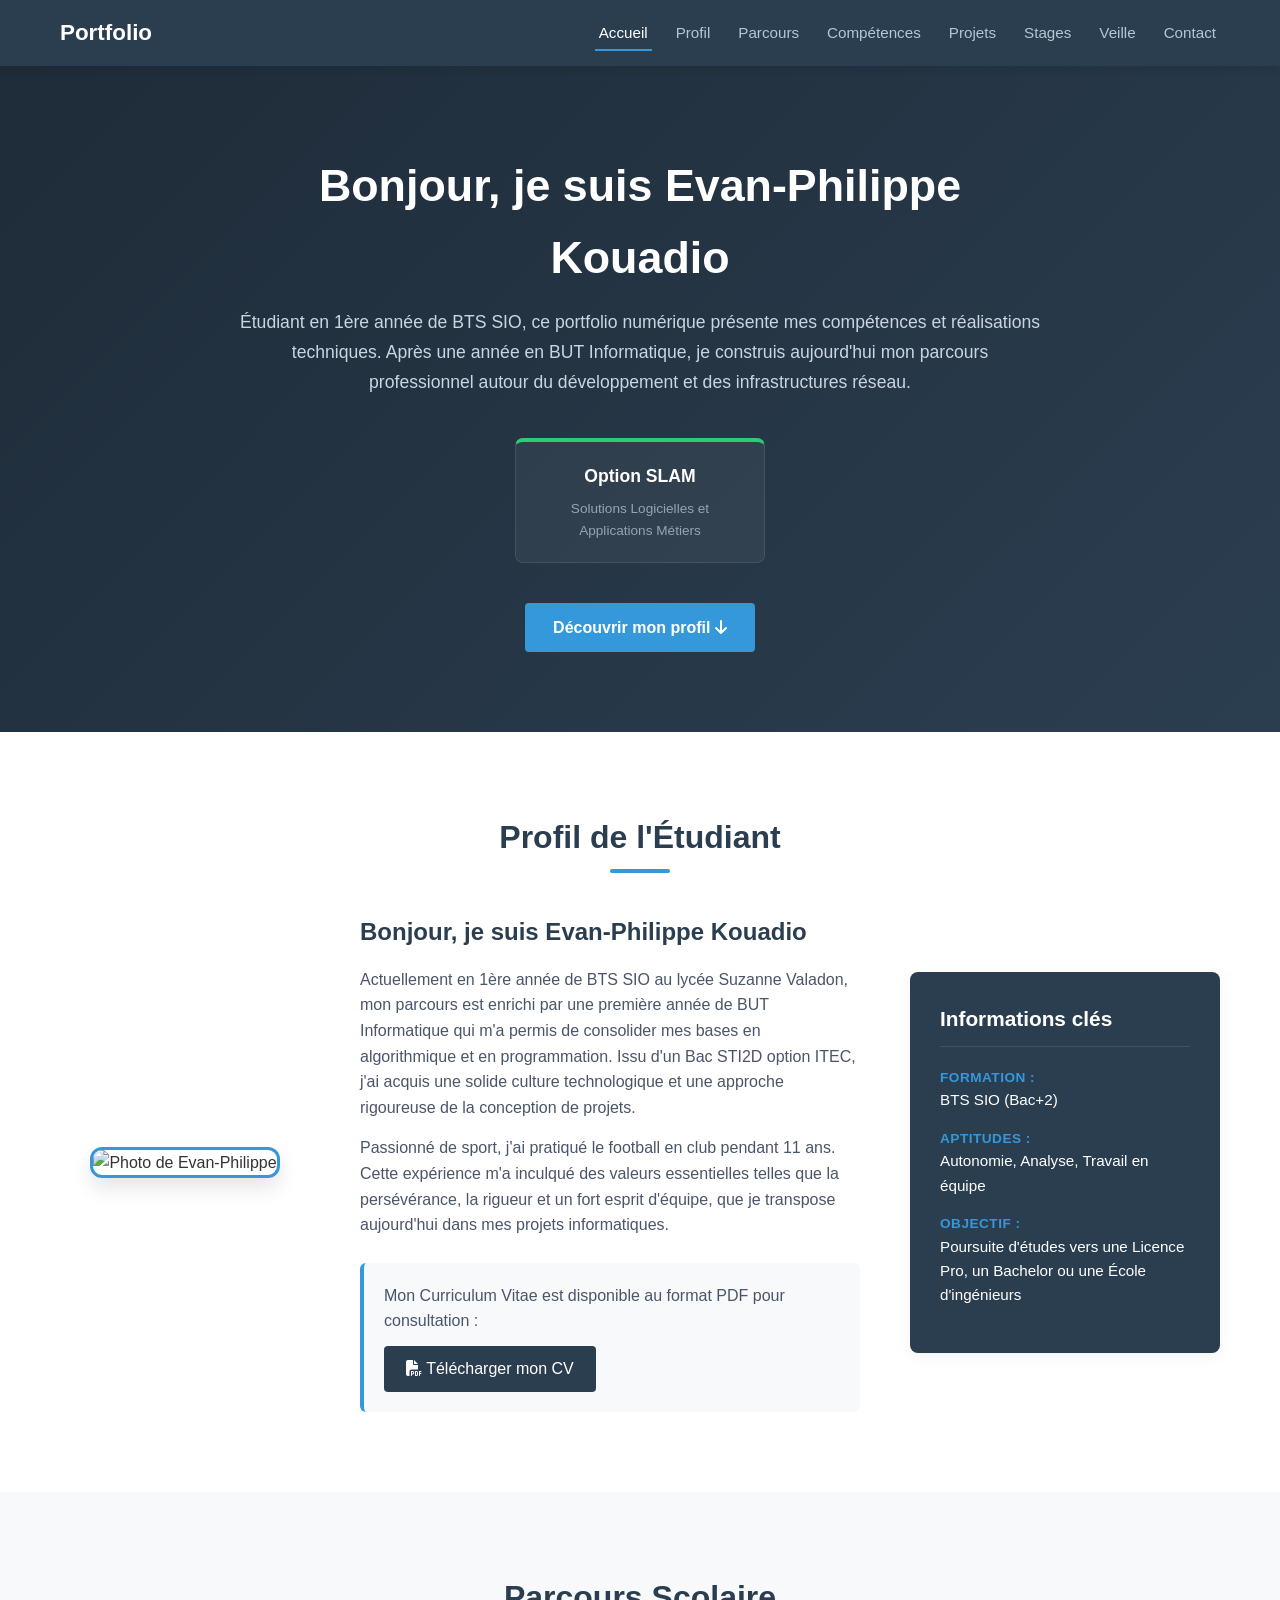
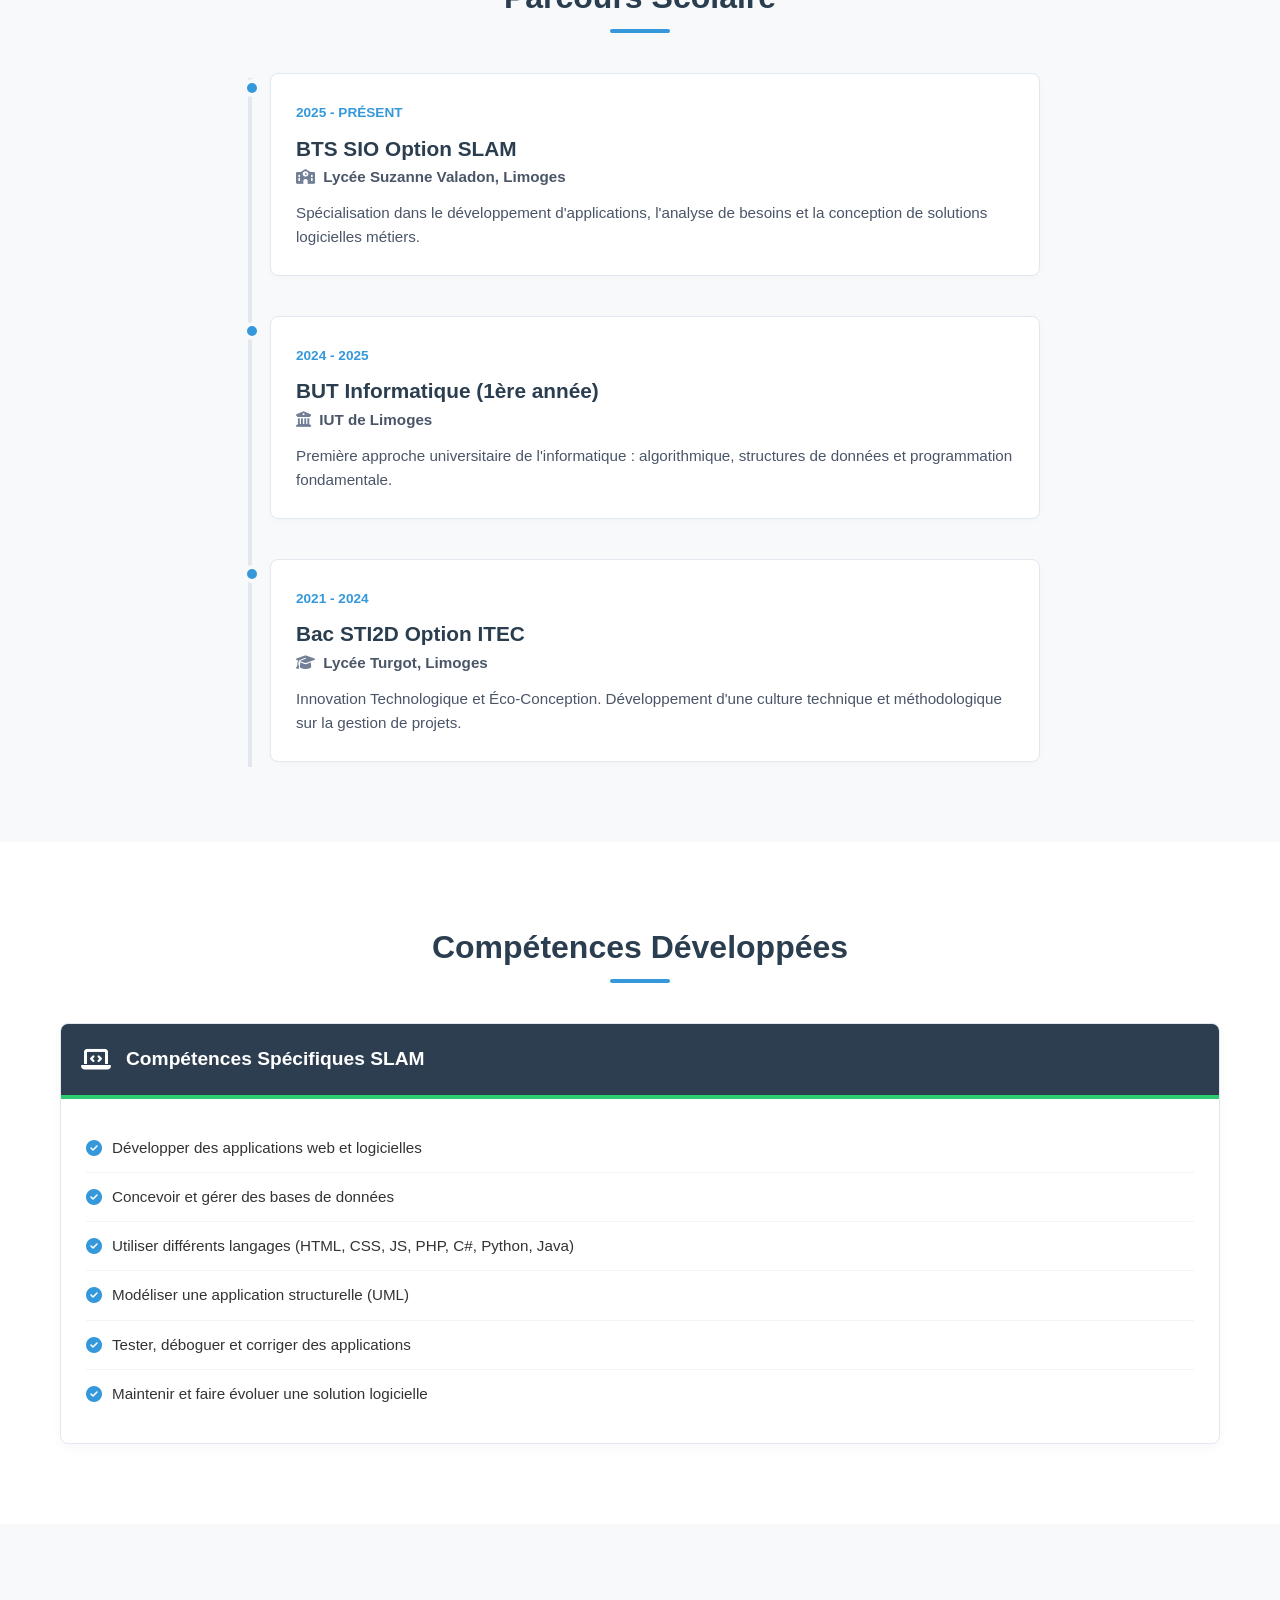
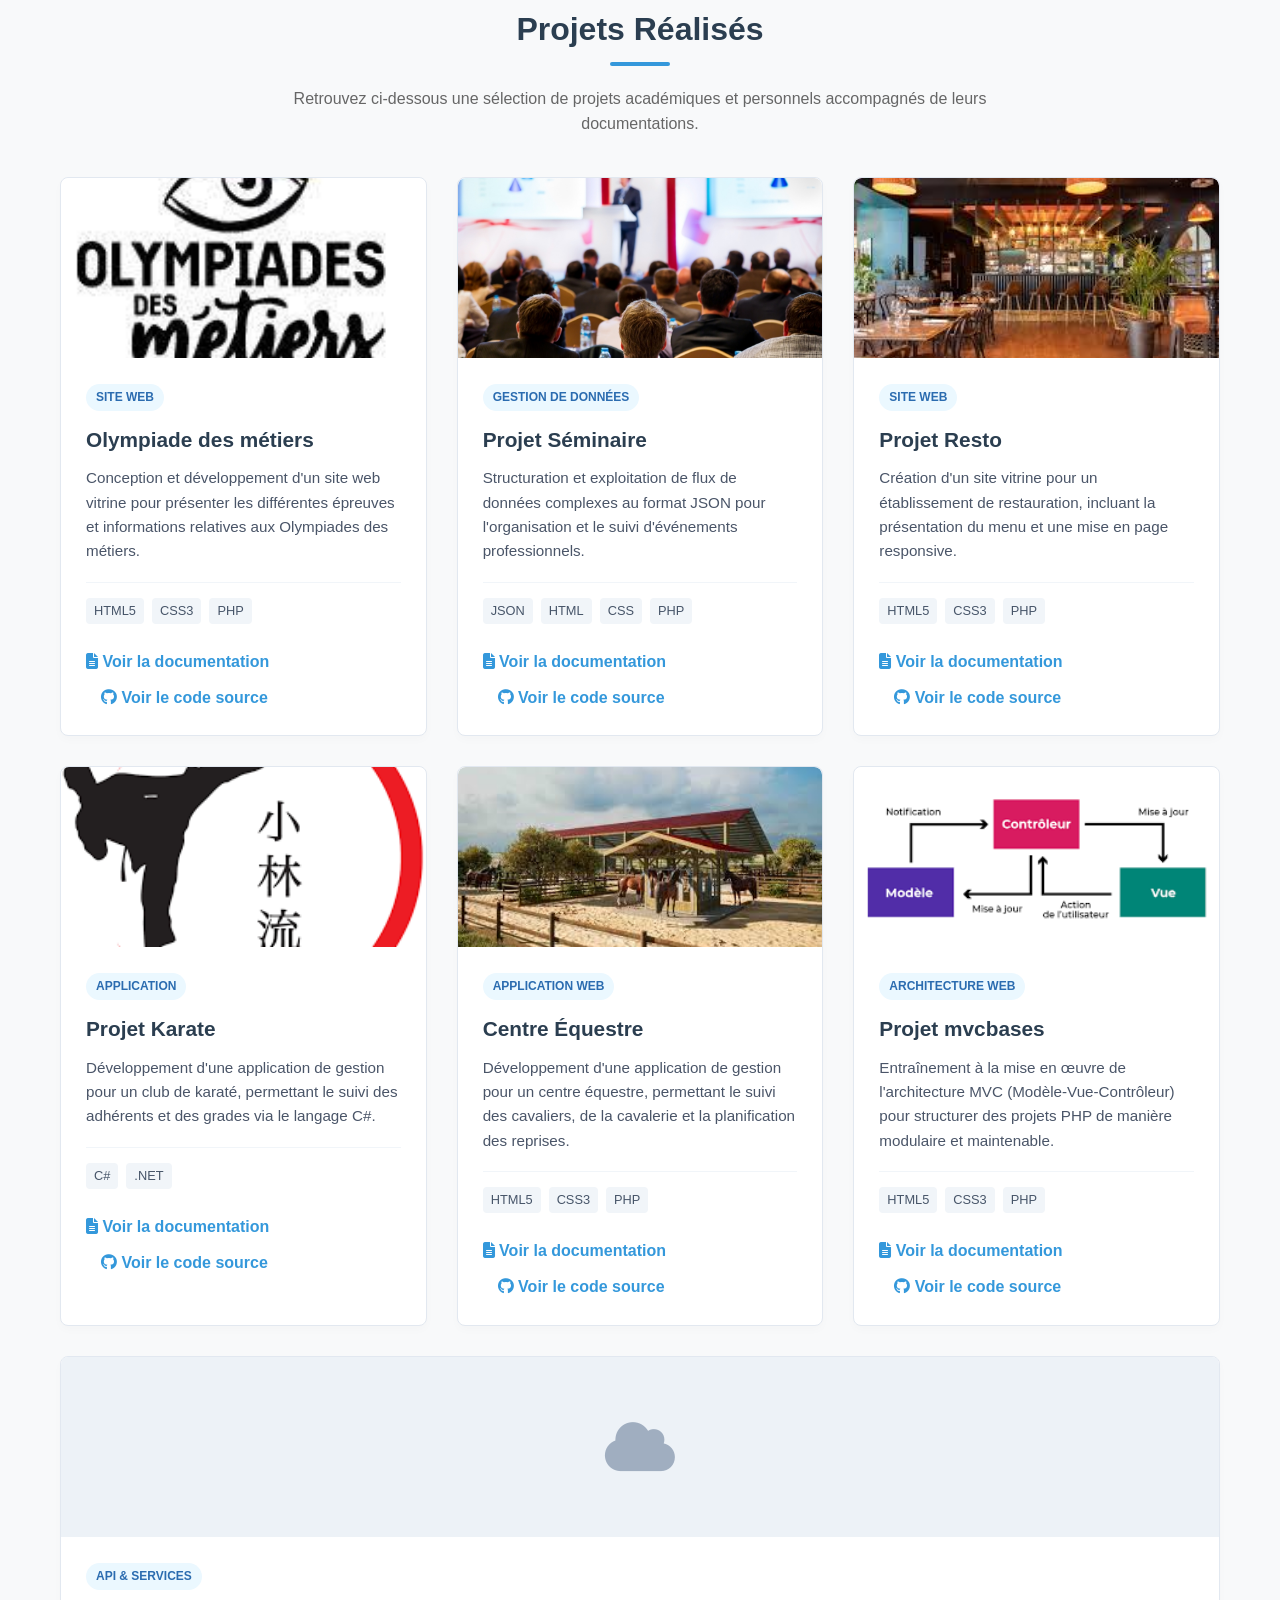
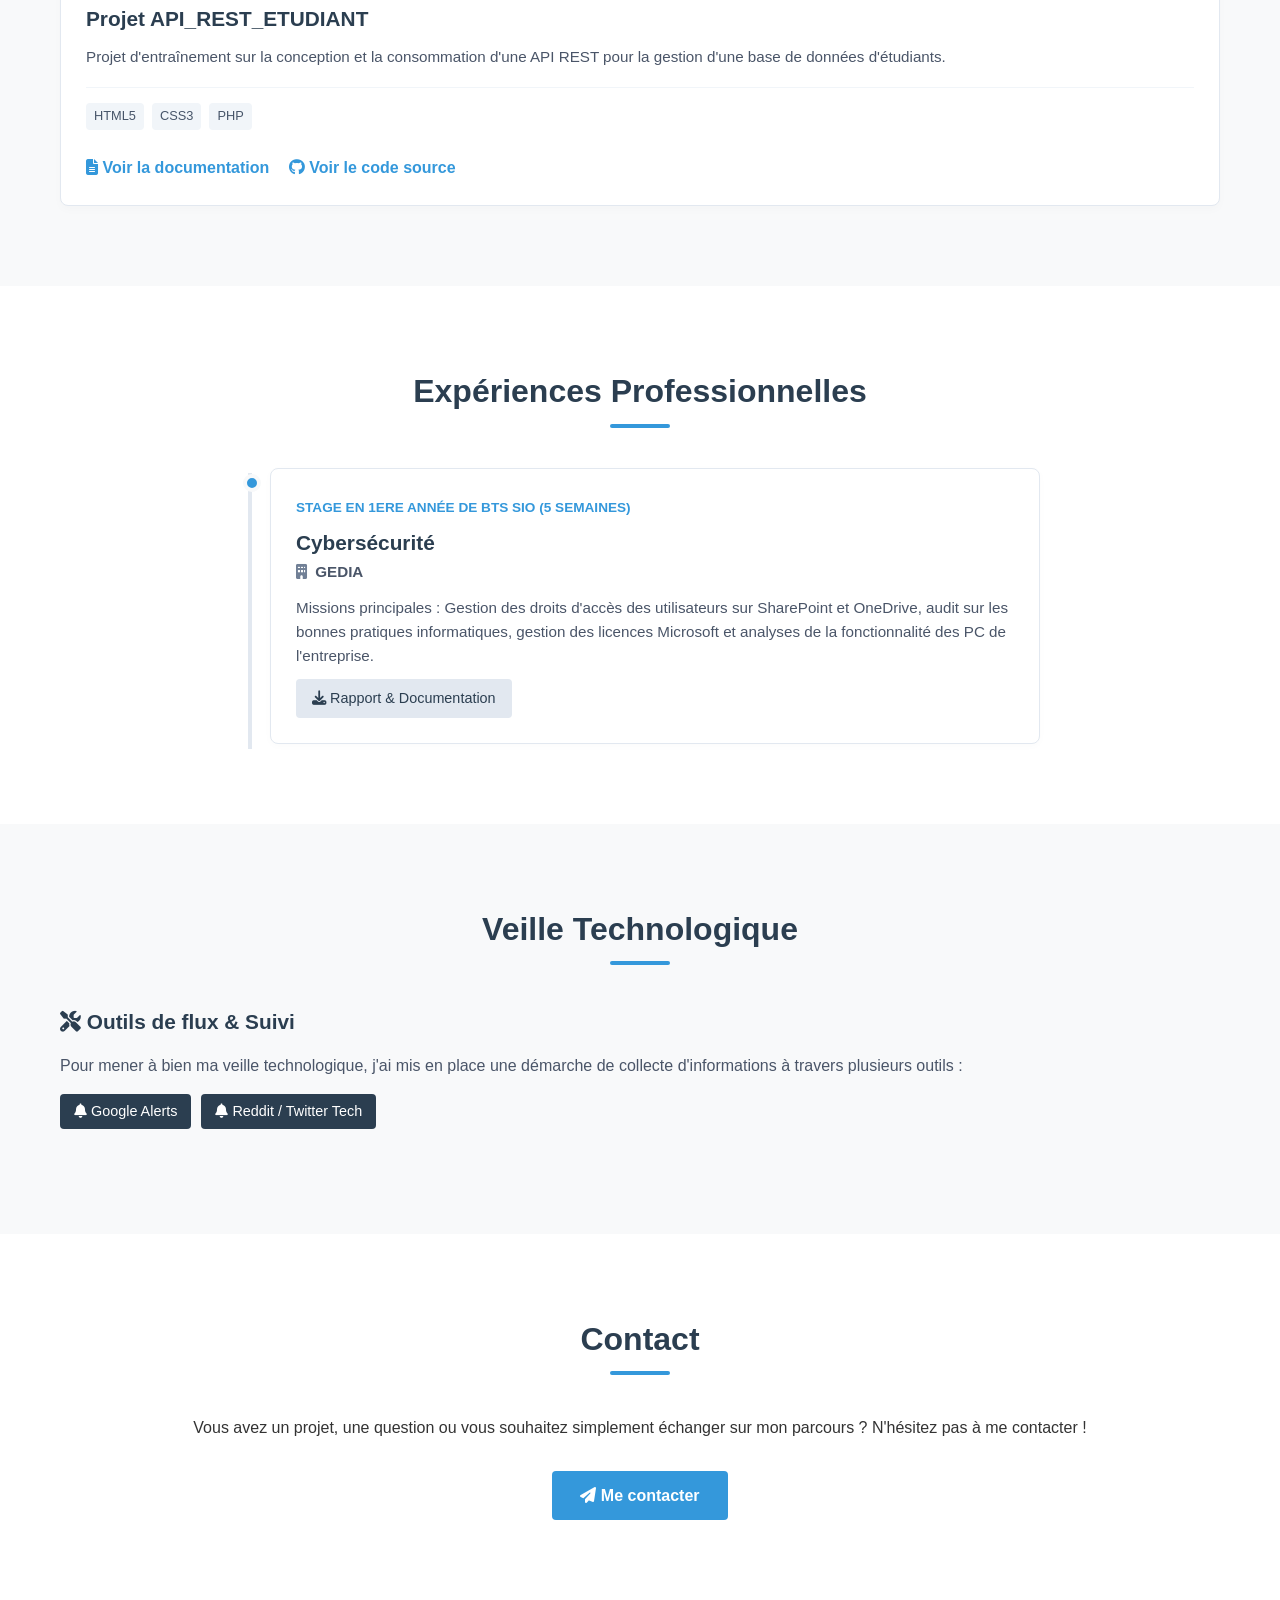
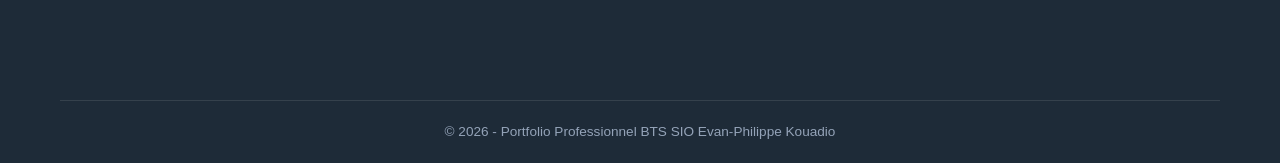
==== index.html @ 0cbedea4 "maj experiences pro" ====
<!DOCTYPE html>
<html lang="fr">
<head>
    <meta charset="UTF-8">
    <meta name="viewport" content="width=device-width, initial-scale=1.0">
    <title>Portfolio - Evan-Philippe Kouadio</title>
    <link rel="stylesheet" href="style.css">
    <!-- Intégration de FontAwesome pour des icônes professionnelles -->
    <link rel="stylesheet" href="https://cdnjs.cloudflare.com/ajax/libs/font-awesome/6.4.0/css/all.min.css">
</head>
<body>

    <!-- Header / Navigation -->
    <header>
        <div class="nav-container">
            <div class="logo">
                Portfolio 
            </div>
            <nav>
                <ul>
                    <li><a href="#accueil" class="active">Accueil</a></li>
                    <li><a href="#profil">Profil</a></li>
                    <li><a href="#parcours">Parcours</a></li>
                    <li><a href="#competences">Compétences</a></li>
                    <li><a href="#projets">Projets</a></li>
                    <li><a href="#stages">Stages</a></li>
                    <li><a href="#veille">Veille</a></li>
                    <li><a href="#contact">Contact</a></li>
                </ul>
            </nav>
            <div class="menu-toggle" id="mobile-menu">
                <i class="fas fa-bars"></i>
            </div>
        </div>
    </header>

    <!-- Section Accueil / Introduction -->
    <section id="accueil" class="hero-section">
        <div class="hero-content">
            <h1>Bonjour, je suis Evan-Philippe Kouadio</h1>
            <p class="hero-description">
                Étudiant en 1ère année de BTS SIO, ce portfolio numérique présente mes compétences et réalisations techniques. Après une année en BUT Informatique, je construis aujourd'hui mon parcours professionnel autour du développement et des infrastructures réseau.
            </p>
            <div class="option-cards">
                <div class="option-card slam">
                    <h3>Option SLAM</h3>
                    <p>Solutions Logicielles et Applications Métiers</p>
                </div>
            </div>
            <a href="#profil" class="btn-primary">Découvrir mon profil <i class="fas fa-arrow-down"></i></a>
        </div>
    </section>

    <!-- Section Profil de l'étudiant -->
    <section id="profil" class="section-padding">
        <div class="container">
            <h2 class="section-title">Profil de l'Étudiant</h2>
            <div class="profil-grid">
                <div class="profil-photo">
                    <img src="ma-photo.jpg" alt="Photo de Evan-Philippe" class="profile-pic-main">
                </div>
                <div class="profil-text">
                    <h3>Bonjour, je suis Evan-Philippe Kouadio</h3>
                    <p>
                        Actuellement en 1ère année de BTS SIO au lycée Suzanne Valadon, mon parcours est enrichi par une première année de BUT Informatique qui m'a permis de consolider mes bases en algorithmique et en programmation. Issu d'un Bac STI2D option ITEC, j'ai acquis une solide culture technologique et une approche rigoureuse de la conception de projets.
                    </p>
                    <p>
                        Passionné de sport, j'ai pratiqué le football en club pendant 11 ans. Cette expérience m'a inculqué des valeurs essentielles telles que la persévérance, la rigueur et un fort esprit d'équipe, que je transpose aujourd'hui dans mes projets informatiques.
                    </p>
                    <div class="cv-download-box">
                        <p>Mon Curriculum Vitae est disponible au format PDF pour consultation :</p>
                        <a href="CV Professionnel Evan-Philippe.pdf" class="btn-secondary" target="_blank">
                            <i class="fas fa-file-pdf"></i> Télécharger mon CV
                        </a>
                    </div>
                </div>
                <div class="profil-info-card">
                    <h3>Informations clés</h3>
                    <ul>
                        <li><strong>Formation :</strong> BTS SIO (Bac+2)</li>
                        <li><strong>Aptitudes :</strong> Autonomie, Analyse, Travail en équipe</li>
                        <li><strong>Objectif :</strong> Poursuite d'études vers une Licence Pro, un Bachelor ou une École d'ingénieurs</li>
                    </ul>
                </div>
            </div>
        </div>
    </section>

    <!-- Section Parcours Scolaire -->
    <section id="parcours" class="section-padding bg-alt">
        <div class="container">
            <h2 class="section-title">Parcours Scolaire</h2>
            <div class="timeline">
                <!-- BTS SIO -->
                <div class="timeline-item">
                    <div class="timeline-dot"></div>
                    <div class="timeline-content">
                        <span class="timeline-date">2025 - Présent</span>
                        <h3>BTS SIO Option SLAM</h3>
                        <p class="company-name"><i class="fas fa-school"></i> Lycée Suzanne Valadon, Limoges</p>
                        <p>Spécialisation dans le développement d'applications, l'analyse de besoins et la conception de solutions logicielles métiers.</p>
                    </div>
                </div>
                <!-- BUT Info -->
                <div class="timeline-item">
                    <div class="timeline-dot"></div>
                    <div class="timeline-content">
                        <span class="timeline-date">2024 - 2025</span>
                        <h3>BUT Informatique (1ère année)</h3>
                        <p class="company-name"><i class="fas fa-university"></i> IUT de Limoges</p>
                        <p>Première approche universitaire de l'informatique : algorithmique, structures de données et programmation fondamentale.</p>
                    </div>
                </div>
                <!-- Bac STI2D -->
                <div class="timeline-item">
                    <div class="timeline-dot"></div>
                    <div class="timeline-content">
                        <span class="timeline-date">2021 - 2024</span>
                        <h3>Bac STI2D Option ITEC</h3>
                        <p class="company-name"><i class="fas fa-graduation-cap"></i> Lycée Turgot, Limoges</p>
                        <p>Innovation Technologique et Éco-Conception. Développement d'une culture technique et méthodologique sur la gestion de projets.</p>
                    </div>
                </div>
            </div>
        </div>
    </section>

    <!-- Section Compétences développées -->
    <section id="competences" class="section-padding">
        <div class="container">
            <h2 class="section-title">Compétences Développées</h2>
            
            <div class="skills-wrapper">

                <!-- Bloc SLAM -->
                <div class="skills-block">
                    <div class="block-header s-slam">
                        <i class="fas fa-laptop-code"></i>
                        <h3>Compétences Spécifiques SLAM</h3>
                    </div>
                    <ul class="skills-list">
                        <li><i class="fas fa-check-circle"></i> Développer des applications web et logicielles</li>
                        <li><i class="fas fa-check-circle"></i> Concevoir et gérer des bases de données</li>
                        <li><i class="fas fa-check-circle"></i> Utiliser différents langages (HTML, CSS, JS, PHP, C#, Python, Java)</li>
                        <li><i class="fas fa-check-circle"></i> Modéliser une application structurelle (UML)</li>
                        <li><i class="fas fa-check-circle"></i> Tester, déboguer et corriger des applications</li>
                        <li><i class="fas fa-check-circle"></i> Maintenir et faire évoluer une solution logicielle</li>
                    </ul>
                </div>
            </div>
        </div>
    </section>

    <!-- Section Projets réalisés -->
    <section id="projets" class="section-padding bg-alt">
        <div class="container">
            <h2 class="section-title">Projets Réalisés</h2>
            <p class="section-intro">Retrouvez ci-dessous une sélection de projets académiques et personnels accompagnés de leurs documentations.</p>
            
            <div class="projects-grid">
                <!-- Projet 1 -->
                <div class="project-card">
                    <div class="project-img-placeholder">
                        <img src="Images pf/Olympiades.jpg" alt="Image du projet Olympiade des métiers">
                    </div>
                    <div class="project-content">
                        <span class="project-tag">Site Web</span>
                        <h3>Olympiade des métiers</h3>
                        <p>Conception et développement d'un site web vitrine pour présenter les différentes épreuves et informations relatives aux Olympiades des métiers.</p>
                        <div class="project-tech">
                            <span>HTML5</span><span>CSS3</span><span>PHP</span>
                        </div>
                        <a href="#" class="btn-text"><i class="fas fa-file-alt"></i> Voir la documentation</a>
                        <a href="https://github.com/KOUADIOEvan/siteolympiades.git" class="btn-text" style="margin-left: 15px;"><i class="fab fa-github"></i> Voir le code source</a>
                    </div>
                </div>
                <!-- Projet 3 -->
                <div class="project-card">
                    <div class="project-img-placeholder">
                        <img src="Images pf/Séminaire.jpg" alt="Image du projet Séminaire">
                    </div>
                    <div class="project-content">
                        <span class="project-tag">Gestion de Données</span>
                        <h3>Projet Séminaire</h3>
                        <p>Structuration et exploitation de flux de données complexes au format JSON pour l'organisation et le suivi d'événements professionnels.</p>
                        <div class="project-tech">
                            <span>JSON</span><span>HTML</span><span>CSS</span><span>PHP</span>
                        </div>
                        <a href="#" class="btn-text"><i class="fas fa-file-alt"></i> Voir la documentation</a>
                        <a href="https://github.com/KOUADIOEvan/seminaire.git" class="btn-text" style="margin-left: 15px;"><i class="fab fa-github"></i> Voir le code source</a>
                    </div>
                </div>
                <!-- Projet 4 -->
                <div class="project-card">
                    <div class="project-img-placeholder">
                        <img src="Images pf/Resto.jpg" alt="Image du projet Resto">
                    </div>
                    <div class="project-content">
                        <span class="project-tag">Site Web</span>
                        <h3>Projet Resto</h3>
                        <p>Création d'un site vitrine pour un établissement de restauration, incluant la présentation du menu et une mise en page responsive.</p>
                        <div class="project-tech">
                            <span>HTML5</span><span>CSS3</span><span>PHP</span>
                        </div>
                        <a href="#" class="btn-text"><i class="fas fa-file-alt"></i> Voir la documentation</a>
                        <a href="https://github.com/KOUADIOEvan/resto.git" class="btn-text" style="margin-left: 15px;"><i class="fab fa-github"></i> Voir le code source</a>
                    </div>
                </div>
                <!-- Projet 5 -->
                <div class="project-card">
                    <div class="project-img-placeholder">
                        <img src="Images pf/Karaté.png" alt="Image du projet Karaté">
                    </div>
                    <div class="project-content">
                        <span class="project-tag">Application</span>
                        <h3>Projet Karate</h3>
                        <p>Développement d'une application de gestion pour un club de karaté, permettant le suivi des adhérents et des grades via le langage C#.</p>
                        <div class="project-tech">
                            <span>C#</span><span>.NET</span>
                        </div>
                        <a href="#" class="btn-text"><i class="fas fa-file-alt"></i> Voir la documentation</a>
                        <a href="https://github.com/KOUADIOEvan/Karate.git" class="btn-text" style="margin-left: 15px;"><i class="fab fa-github"></i> Voir le code source</a>
                    </div>
                </div>
                <!-- Projet 6 -->
                <div class="project-card">
                    <div class="project-img-placeholder">
                        <img src="Images pf/Cheval.jpg" alt="Image du projet Centre Équestre">
                    </div>
                    <div class="project-content">
                        <span class="project-tag">Application Web</span>
                        <h3>Centre Équestre</h3>
                        <p>Développement d'une application de gestion pour un centre équestre, permettant le suivi des cavaliers, de la cavalerie et la planification des reprises.</p>
                        <div class="project-tech">
                            <span>HTML5</span><span>CSS3</span><span>PHP</span>
                        </div>
                        <a href="#" class="btn-text"><i class="fas fa-file-alt"></i> Voir la documentation</a>
                        <a href="https://github.com/KOUADIOEvan/cheval.git" class="btn-text" style="margin-left: 15px;"><i class="fab fa-github"></i> Voir le code source</a>
                    </div>
                </div>
                <!-- Projet 7 -->
                <div class="project-card">
                    <div class="project-img-placeholder">
                        <img src="Images pf/MVC.png" alt="Image du projet MVC Bases">
                    </div>
                    <div class="project-content">
                        <span class="project-tag">Architecture Web</span>
                        <h3>Projet mvcbases</h3>
                        <p>Entraînement à la mise en œuvre de l'architecture MVC (Modèle-Vue-Contrôleur) pour structurer des projets PHP de manière modulaire et maintenable.</p>
                        <div class="project-tech">
                            <span>HTML5</span><span>CSS3</span><span>PHP</span>
                        </div>
                        <a href="#" class="btn-text"><i class="fas fa-file-alt"></i> Voir la documentation</a>
                        <a href="https://github.com/KOUADIOEvan/ArchiMVC.git" class="btn-text" style="margin-left: 15px;"><i class="fab fa-github"></i> Voir le code source</a>
                    </div>
                </div>
                <!-- Projet 8 -->
                <div class="project-card">
                    <div class="project-img-placeholder project-icon-placeholder">
                        <i class="fas fa-cloud"></i>
                    </div>
                    <div class="project-content">
                        <span class="project-tag">API & Services</span>
                        <h3>Projet API_REST_ETUDIANT</h3>
                        <p>Projet d'entraînement sur la conception et la consommation d'une API REST pour la gestion d'une base de données d'étudiants.</p>
                        <div class="project-tech">
                            <span>HTML5</span><span>CSS3</span><span>PHP</span>
                        </div>
                        <a href="#" class="btn-text"><i class="fas fa-file-alt"></i> Voir la documentation</a>
                        <a href="https://github.com/KOUADIOEvan/API.git" class="btn-text" style="margin-left: 15px;"><i class="fab fa-github"></i> Voir le code source</a>
                    </div>
                </div>
            </div>
        </div>
    </section>

    <!-- Section Expériences professionnelles (Stages) -->
    <section id="stages" class="section-padding">
        <div class="container">
            <h2 class="section-title">Expériences Professionnelles</h2>
            
            <div class="timeline">
                <!-- Stage 1 -->
                <div class="timeline-item">
                    <div class="timeline-dot"></div>
                    <div class="timeline-content">
                        <span class="timeline-date">stage en 1ere année de BTS SIO (5 semaines)</span>
                        <h3>Cybersécurité</h3>
                        <p class="company-name"><i class="fas fa-building"></i> GEDIA</p>
                        <p>Missions principales : Gestion des droits d'accès des utilisateurs sur SharePoint et OneDrive, audit sur les bonnes pratiques informatiques, gestion des licences Microsoft et analyses de la fonctionnalité des PC de l'entreprise.</p>
                        <a href="Documentation technique.pdf" class="btn-secondary-sm"><i class="fas fa-download"></i> Rapport & Documentation</a>
                    </div>
                </div>
            </div>
        </div>
    </section>

    <!-- Section Veille technologique -->
    <section id="veille" class="section-padding bg-alt">
        <div class="container">
            <h2 class="section-title">Veille Technologique</h2>
            
            <div class="veille-grid">
                <div class="veille-methods">
                    <h3><i class="fas fa-tools"></i> Outils de flux & Suivi</h3>
                    <p>Pour mener à bien ma veille technologique, j'ai mis en place une démarche de collecte d'informations à travers plusieurs outils :</p>
                    <div class="tools-badges">
                        <a href="https://www.google.com/alerts" class="badge" target="_blank" rel="noopener noreferrer"><i class="fas fa-bell"></i> Google Alerts</a>
                        <a href="https://www.techtwitter.com/" class="badge" target="_blank" rel="noopener noreferrer"><i class="fas fa-bell"></i> Reddit / Twitter Tech</a>
                    </div>
                    
                </div>
            </div>
        </div>
    </section>

    <!-- Section Contact -->
    <section id="contact" class="section-padding">
        <div class="container text-center">
            <h2 class="section-title">Contact</h2>
            <p>Vous avez un projet, une question ou vous souhaitez simplement échanger sur mon parcours ? N'hésitez pas à me contacter !</p>
            <div style="margin-top: 30px;">
                <a href="mailto:evankouadio95@gmail.com" class="btn-primary"><i class="fas fa-paper-plane"></i> Me contacter</a>
            </div>
        </div>
    </section>

    <!-- Section Conclusion -->
    <footer class="footer-section">
        <div class="container text-center">
    
            <p class="footer-conclusion">
           
            </p>
            <div class="footer-bottom">
                <p>&copy; 2026 - Portfolio Professionnel BTS SIO Evan-Philippe Kouadio</p>
            </div>
        </div>
    </footer>

    <!-- Fichier JavaScript Externe -->
    <script src="script.js"></script>
</body>
</html>
---- style.css ----
/* ==========================================================================
   STRUCTURE GLOBALE & REINITIALISATION
   ========================================================================== */
*, *::before, *::after {
    box-sizing: border-box;
    margin: 0;
    padding: 0;
}

:root {
    --primary-color: #2b3e50;    /* Bleu ardoise professionnel */
    --accent-color: #3498db;     /* Bleu accent pour les liens/actions */
    --accent-slam: #2ecc71;      /* Vert discret pour SLAM */
    --text-dark: #333333;        /* Texte général */
    --text-light: #ffffff;       /* Texte clair */
    --bg-light: #f8f9fa;         /* Fond clair alternatif */
    --bg-white: #ffffff;         /* Fond de page blanc */
    --border-color: #e2e8f0;     /* Bordures des tableaux et cards */
    --transition-fast: 0.3s ease;
}

html {
    scroll-behavior: smooth;
    font-family: 'Segoe UI', Tahoma, Geneva, Verdana, sans-serif;
    color: var(--text-dark);
    line-height: 1.6;
}

body {
    background-color: var(--bg-white);
}

.container {
    width: 100%;
    max-width: 1200px;
    margin: 0 auto;
    padding: 0 20px;
}

.section-padding {
    padding: 80px 0;
}

.bg-alt {
    background-color: var(--bg-light);
}

.section-title {
    font-size: 2rem;
    color: var(--primary-color);
    text-align: center;
    margin-bottom: 40px;
    position: relative;
    padding-bottom: 10px;
}

.section-title::after {
    content: '';
    position: absolute;
    bottom: 0;
    left: 50%;
    transform: translateX(-50%);
    width: 60px;
    height: 4px;
    background-color: var(--accent-color);
    border-radius: 2px;
}

.section-intro {
    text-align: center;
    max-width: 700px;
    margin: -20px auto 40px auto;
    color: #666;
}

.text-center {
    text-align: center;
}

.mt-4 {
    margin-top: 1.5rem;
}

/* Buttons */
.btn-primary {
    display: inline-block;
    background-color: var(--accent-color);
    color: var(--text-light);
    padding: 12px 28px;
    text-decoration: none;
    border-radius: 4px;
    font-weight: 600;
    transition: var(--transition-fast);
    border: none;
    cursor: pointer;
}

.btn-primary:hover {
    background-color: #2980b9;
    transform: translateY(-2px);
}

.btn-secondary {
    display: inline-block;
    background-color: var(--primary-color);
    color: var(--text-light);
    padding: 10px 22px;
    text-decoration: none;
    border-radius: 4px;
    font-weight: 500;
    transition: var(--transition-fast);
}

.btn-secondary:hover {
    background-color: #1a252f;
}

.btn-secondary-sm {
    display: inline-block;
    background-color: #e2e8f0;
    color: var(--primary-color);
    padding: 8px 16px;
    text-decoration: none;
    border-radius: 4px;
    font-size: 0.9rem;
    font-weight: 500;
    transition: var(--transition-fast);
    margin-top: 10px;
}

.btn-secondary-sm:hover {
    background-color: #cbd5e1;
}

.btn-text {
    color: var(--accent-color);
    text-decoration: none;
    font-weight: 600;
    display: inline-block;
    margin-top: 10px;
}

.btn-text:hover {
    text-decoration: underline;
}

/* ==========================================================================
   NAVIGATION / HEADER
   ========================================================================== */
header {
    background-color: var(--primary-color);
    position: fixed;
    top: 0;
    left: 0;
    width: 100%;
    z-index: 1000;
    box-shadow: 0 2px 10px rgba(0,0,0,0.1);
}

.nav-container {
    display: flex;
    justify-content: space-between;
    align-items: center;
    max-width: 1200px;
    margin: 0 auto;
    padding: 15px 20px;
}

.logo {
    color: var(--text-light);
    font-size: 1.4rem;
    font-weight: 700;
}

.logo-accent {
    color: var(--accent-color);
}

header nav ul {
    display: flex;
    list-style: none;
}

header nav ul li {
    margin-left: 20px;
}

header nav ul li a {
    color: #b4c6d4;
    text-decoration: none;
    font-size: 0.95rem;
    font-weight: 500;
    transition: var(--transition-fast);
    padding: 8px 4px;
}

header nav ul li a:hover,
header nav ul li a.active {
    color: var(--text-light);
    border-bottom: 2px solid var(--accent-color);
}

.menu-toggle {
    color: var(--text-light);
    font-size: 1.5rem;
    cursor: pointer;
    display: none;
}

/* ==========================================================================
   SECTION ACCUEIL / HERO
   ========================================================================== */
.hero-section {
    background: linear-gradient(135deg, #1e2b38 0%, #2b3e50 100%);
    color: var(--text-light);
    padding: 150px 20px 80px 20px;
    text-align: center;
}

.hero-content {
    max-width: 800px;
    margin: 0 auto;
}

.hero-content h1 {
    font-size: 2.8rem;
    margin-bottom: 15px;
    font-weight: 700;
}

.hero-content .subtitle {
    font-size: 1.3rem;
    color: var(--accent-color);
    margin-bottom: 25px;
    font-weight: 500;
}

.hero-description {
    font-size: 1.1rem;
    color: #cbd5e1;
    margin-bottom: 40px;
    line-height: 1.7;
}

.option-cards {
    display: flex;
    justify-content: center;
    gap: 30px;
    margin-bottom: 40px;
}

.option-card {
    background: rgba(255, 255, 255, 0.05);
    border: 1px solid rgba(255, 255, 255, 0.1);
    padding: 20px 30px;
    border-radius: 8px;
    width: 250px;
    transition: var(--transition-fast);
}

.option-card:hover {
    transform: translateY(-5px);
    background: rgba(255, 255, 255, 0.08);
}

.option-card.slam {
    border-top: 4px solid var(--accent-slam);
}

.card-icon {
    font-size: 2rem;
    margin-bottom: 12px;
}

.option-card.slam .card-icon { color: var(--accent-slam); }

.option-card h3 {
    font-size: 1.1rem;
    margin-bottom: 8px;
}

.option-card p {
    font-size: 0.85rem;
    color: #94a3b8;
}

/* ==========================================================================
   PROFIL DE L'ETUDIANT
   ========================================================================== */
.profil-grid {
    display: flex;
    gap: 50px;
    align-items: center;
}

.profil-photo {
    flex: 0 0 250px;
    text-align: center;
}

.profile-pic-main {
    width: 100%;
    max-width: 250px;
    height: auto;
    border-radius: 12px;
    box-shadow: 0 10px 20px rgba(0,0,0,0.1);
    border: 3px solid var(--accent-color);
}

.profil-text {
    flex: 2;
}

.profil-text h3 {
    font-size: 1.5rem;
    color: var(--primary-color);
    margin-bottom: 15px;
}

.profil-text p {
    margin-bottom: 15px;
    color: #4a5568;
}

.cv-download-box {
    background-color: var(--bg-light);
    padding: 20px;
    border-radius: 6px;
    border-left: 4px solid var(--accent-color);
    margin-top: 25px;
}

.cv-download-box p {
    margin-bottom: 12px;
    font-weight: 500;
}

.profil-info-card {
    flex: 1;
    background-color: var(--primary-color);
    color: var(--text-light);
    padding: 30px;
    border-radius: 8px;
    box-shadow: 0 4px 15px rgba(0,0,0,0.05);
}

.profil-info-card h3 {
    font-size: 1.3rem;
    margin-bottom: 20px;
    border-bottom: 1px solid rgba(255,255,255,0.1);
    padding-bottom: 10px;
}

.profil-info-card ul {
    list-style: none;
}

.profil-info-card ul li {
    margin-bottom: 15px;
    font-size: 0.95rem;
}

.profil-info-card ul li strong {
    color: var(--accent-color);
    display: block;
    font-size: 0.85rem;
    text-transform: uppercase;
    letter-spacing: 0.5px;
}

/* ==========================================================================
   COMPETENCES DEVELOPPEES
   ========================================================================== */
.skills-wrapper {
    display: flex;
    gap: 30px;
}

.skills-block {
    flex: 1;
    background-color: var(--bg-white);
    border-radius: 8px;
    box-shadow: 0 4px 12px rgba(0,0,0,0.03);
    overflow: hidden;
    border: 1px solid var(--border-color);
}

.block-header {
    padding: 20px;
    color: var(--text-light);
    display: flex;
    align-items: center;
    gap: 15px;
}

.block-header i {
    font-size: 1.5rem;
}

.block-header h3 {
    font-size: 1.2rem;
    font-weight: 600;
}

.block-header.s-slam { background-color: #2c3e50; border-bottom: 4px solid var(--accent-slam); }

.skills-list {
    list-style: none;
    padding: 25px;
}

.skills-list li {
    padding: 12px 0;
    border-bottom: 1px solid #f1f5f9;
    display: flex;
    align-items: flex-start;
    gap: 10px;
    font-size: 0.95rem;
}

.skills-list li:last-child {
    border-bottom: none;
}

.skills-list li i {
    color: var(--accent-color);
    margin-top: 4px;
    font-size: 1rem;
}

/* ==========================================================================
   PROJETS REALISES
   ========================================================================== */
.projects-grid {
    display: flex;
    gap: 30px;
    flex-wrap: wrap;
}

.project-card {
    flex: 1 1 calc(33.333% - 30px);
    min-width: 300px;
    background-color: var(--bg-white);
    border-radius: 8px;
    border: 1px solid var(--border-color);
    overflow: hidden;
    box-shadow: 0 4px 10px rgba(0,0,0,0.02);
    transition: var(--transition-fast);
}

.project-card:hover {
    transform: translateY(-5px);
    box-shadow: 0 8px 20px rgba(0,0,0,0.06);
}

.project-img-placeholder {
    height: 180px;
    background-color: transparent;
    display: flex;
    align-items: center;
    justify-content: center;
    color: #a0aec0;
    font-size: 3.5rem;
}

.project-icon-placeholder {
    background-color: #edf2f7;
}

.project-img-placeholder img {
    width: 100%;
    height: 100%;
    object-fit: cover;
    border-radius: 8px 8px 0 0;
}

.project-content {
    padding: 25px;
}

.project-tag {
    display: inline-block;
    background-color: #ebf8ff;
    color: #2b6cb0;
    font-size: 0.75rem;
    font-weight: 700;
    padding: 4px 10px;
    border-radius: 20px;
    text-transform: uppercase;
    margin-bottom: 12px;
}

.project-content h3 {
    font-size: 1.3rem;
    color: var(--primary-color);
    margin-bottom: 10px;
}

.project-content p {
    color: #4a5568;
    font-size: 0.95rem;
    margin-bottom: 18px;
}

.project-tech {
    display: flex;
    flex-wrap: wrap;
    gap: 8px;
    margin-bottom: 15px;
    border-top: 1px solid #f1f5f9;
    padding-top: 15px;
}

.project-tech span {
    background-color: #f1f5f9;
    color: #475569;
    font-size: 0.8rem;
    padding: 3px 8px;
    border-radius: 4px;
    font-weight: 500;
}

/* ==========================================================================
   EXPERIENCES PROFESSIONNELLES (TIMELINE)
   ========================================================================== */
.timeline {
    position: relative;
    max-width: 800px;
    margin: 0 auto;
    padding-left: 30px;
}

.timeline::before {
    content: '';
    position: absolute;
    left: 8px;
    top: 5px;
    width: 4px;
    height: 100%;
    background-color: var(--border-color);
}

.timeline-item {
    position: relative;
    margin-bottom: 40px;
}

.timeline-item:last-child {
    margin-bottom: 0;
}

.timeline-dot {
    position: absolute;
    left: -27px;
    top: 6px;
    width: 18px;
    height: 18px;
    border-radius: 50%;
    background-color: var(--accent-color);
    border: 4px solid var(--bg-light);
}

.timeline-content {
    background-color: var(--bg-white);
    padding: 25px;
    border-radius: 8px;
    border: 1px solid var(--border-color);
    box-shadow: 0 2px 8px rgba(0,0,0,0.02);
}

.timeline-date {
    display: inline-block;
    color: var(--accent-color);
    font-weight: 700;
    font-size: 0.85rem;
    text-transform: uppercase;
    margin-bottom: 8px;
}

.timeline-content h3 {
    font-size: 1.3rem;
    color: var(--primary-color);
}

.company-name {
    font-size: 0.95rem;
    color: #4a5568;
    font-weight: 600;
    margin-bottom: 12px;
}

.company-name i {
    color: #718096;
    margin-right: 4px;
}

.timeline-content p {
    font-size: 0.95rem;
    color: #4a5568;
}

/* ==========================================================================
   VEILLE TECHNOLOGIQUE
   ========================================================================== */
.veille-grid {
    display: flex;
    gap: 40px;
}

.veille-methods, .veille-summary {
    flex: 1;
}

.veille-methods h3, .veille-summary h3 {
    font-size: 1.3rem;
    color: var(--primary-color);
    margin-bottom: 15px;
}

.veille-methods p {
    color: #4a5568;
    margin-bottom: 15px;
}

.tools-badges {
    display: flex;
    gap: 10px;
    flex-wrap: wrap;
    margin-bottom: 25px;
}

.tools-badges .badge {
    background-color: var(--primary-color);
    color: var(--text-light);
    padding: 6px 14px;
    border-radius: 4px;
    font-size: 0.9rem;
    font-weight: 500;
    text-decoration: none;
}

.themes-list {
    list-style: none;
}

.themes-list li {
    padding: 10px 0;
    border-bottom: 1px solid #f1f5f9;
    color: #4a5568;
}

.themes-list li i {
    color: var(--accent-color);
    font-size: 0.8rem;
    margin-right: 6px;
}

.summary-box {
    background-color: #f8fafc;
    border: 1px solid var(--border-color);
    padding: 25px;
    border-radius: 8px;
    height: 100%;
}

.summary-box p {
    margin-bottom: 15px;
    color: #334155;
    font-size: 0.95rem;
}

.summary-box p:last-child {
    margin-bottom: 0;
}

/* ==========================================================================
   TABLEAU DE SYNTHESE
   ========================================================================== */
.table-responsive {
    width: 100%;
    overflow-x: auto;
    border-radius: 8px;
    box-shadow: 0 4px 12px rgba(0,0,0,0.04);
    border: 1px solid var(--border-color);
}

.synthese-table {
    width: 100%;
    border-collapse: collapse;
    background-color: var(--bg-white);
    text-align: left;
    min-width: 750px;
}

.synthese-table th {
    background-color: var(--primary-color);
    color: var(--text-light);
    padding: 16px 20px;
    font-weight: 600;
    font-size: 0.95rem;
}

.synthese-table td {
    padding: 16px 20px;
    border-bottom: 1px solid var(--border-color);
    vertical-align: top;
    font-size: 0.9rem;
}

.synthese-table tr:last-child td {
    border-bottom: none;
}

.synthese-table tr:nth-child(even) {
    background-color: #f8fafc;
}

.comp-name {
    font-weight: 700;
    color: var(--primary-color);
    width: 25%;
}

.synthese-table td ul {
    list-style: none;
}

.synthese-table td ul li {
    margin-bottom: 6px;
    position: relative;
    padding-left: 14px;
    color: #475569;
}

.synthese-table td ul li::before {
    content: '•';
    position: absolute;
    left: 0;
    color: var(--accent-color);
    font-weight: bold;
}

.table-tag {
    display: inline-block;
    background-color: #e2e8f0;
    color: #334155;
    font-size: 0.75rem;
    font-weight: 700;
    padding: 2px 6px;
    border-radius: 4px;
    margin-right: 6px;
}

/* ==========================================================================
   CONCLUSION & FOOTER
   ========================================================================== */
.footer-section {
    background-color: #1e2b38;
    color: var(--text-light);
    padding: 60px 0 20px 0;
}

.footer-section h2 {
    font-size: 2rem;
    margin-bottom: 20px;
    position: relative;
    display: inline-block;
    padding-bottom: 10px;
}

.footer-section h2::after {
    content: '';
    position: absolute;
    bottom: 0;
    left: 50%;
    transform: translateX(-50%);
    width: 40px;
    height: 3px;
    background-color: var(--accent-color);
}

.footer-conclusion {
    max-width: 800px;
    margin: 0 auto 40px auto;
    color: #cbd5e1;
    font-size: 1.05rem;
    line-height: 1.7;
}

.footer-bottom {
    border-top: 1px solid rgba(255,255,255,0.1);
    padding-top: 20px;
    font-size: 0.85rem;
    color: #94a3b8;
}

/* ==========================================================================
   RESPONSIVE DESIGN (MEDIA QUERIES)
   ========================================================================== */
@media (max-width: 992px) {
    .profil-grid, .skills-wrapper, .projects-grid, .veille-grid {
        flex-direction: column;
        gap: 30px;
    }

    .profil-info-card, .option-cards {
        width: 100%;
    }
    
    .option-cards {
        flex-direction: row;
        flex-wrap: wrap;
    }
}

@media (max-width: 768px) {
    header nav {
        display: none;
        width: 100%;
        position: absolute;
        top: 100%;
        left: 0;
        background-color: var(--primary-color);
        box-shadow: 0 4px 6px rgba(0,0,0,0.1);
    }

    header nav.active {
        display: block;
    }

    .nav-container {
        position: relative;
    }

    header nav ul {
        flex-direction: column;
        padding: 10px 20px;
    }

    header nav ul li {
        margin: 10px 0;
    }

    .menu-toggle {
        display: block;
    }

    .hero-content h1 {
        font-size: 2rem;
    }

    .option-cards {
        flex-direction: column;
        align-items: center;
    }
    
    .option-card {
        width: 100%;
        max-width: 320px;
    }

    .section-padding {
        padding: 50px 0;
    }
}
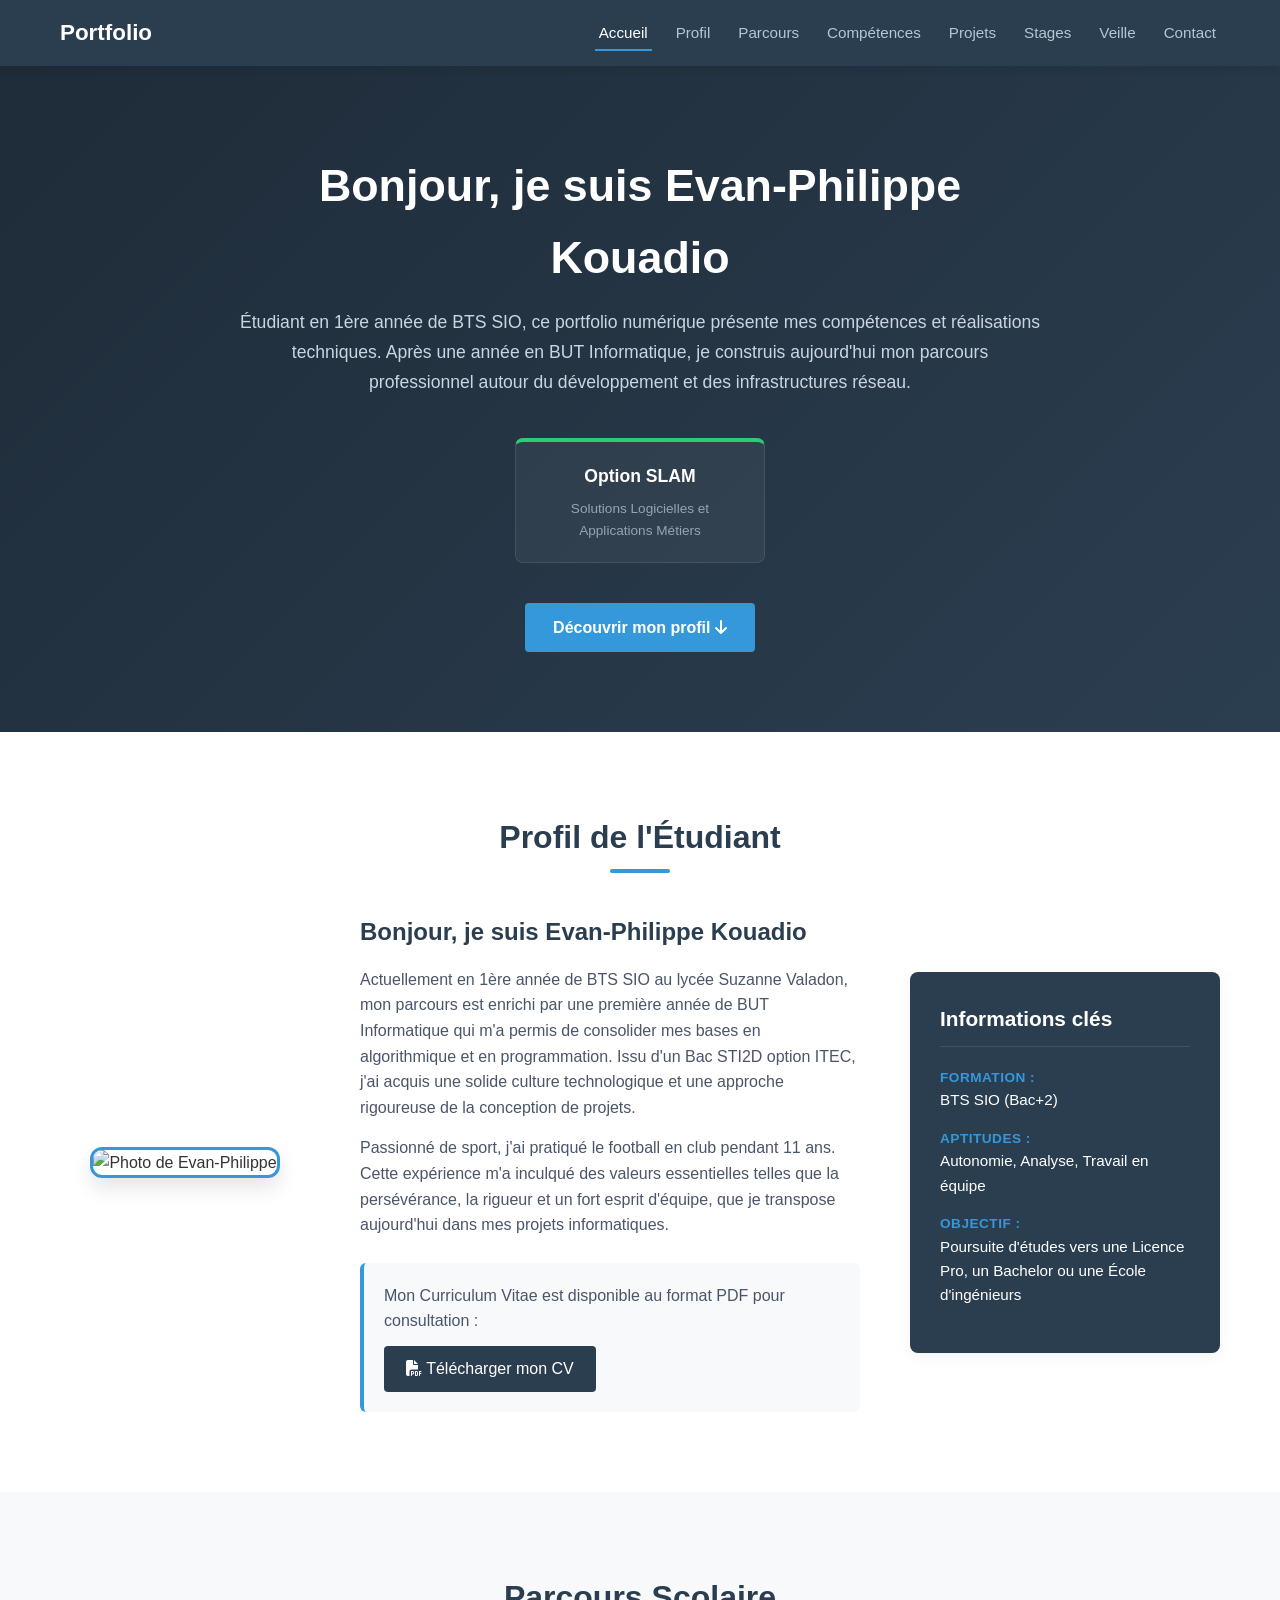
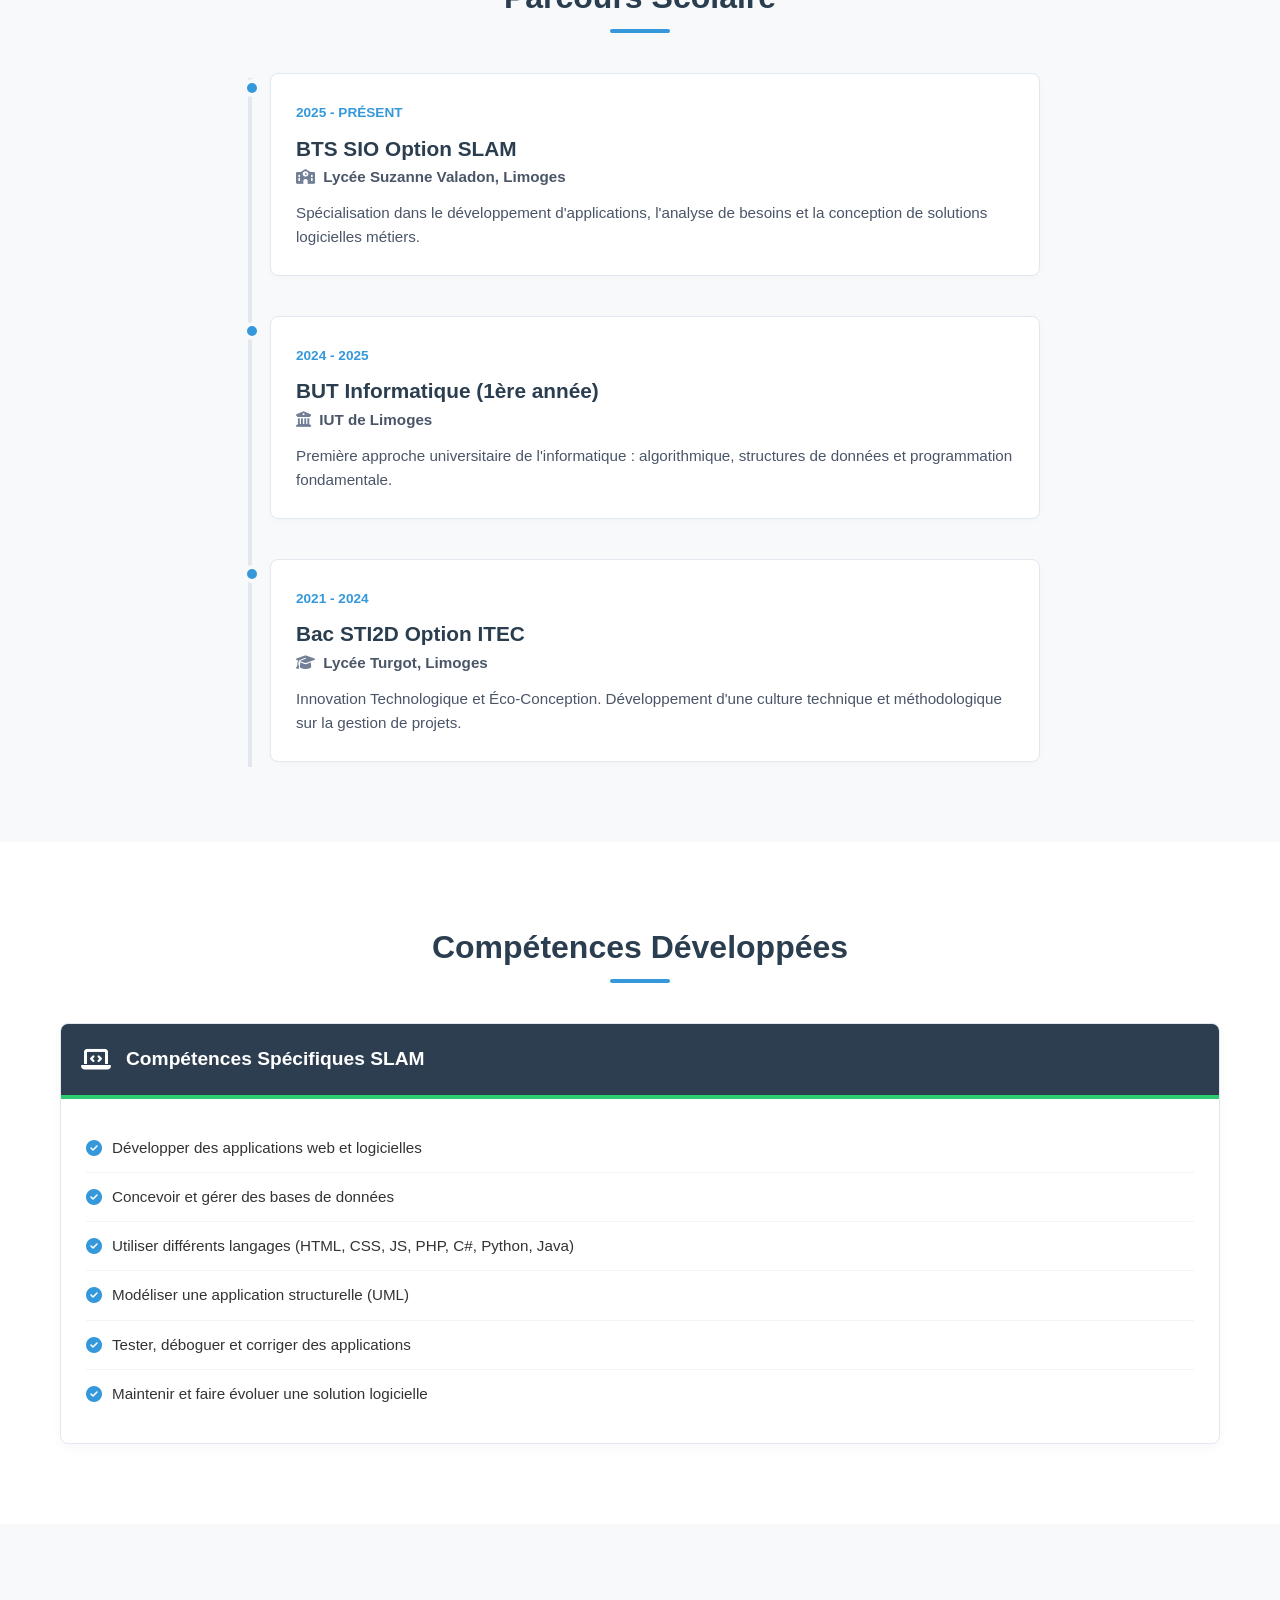
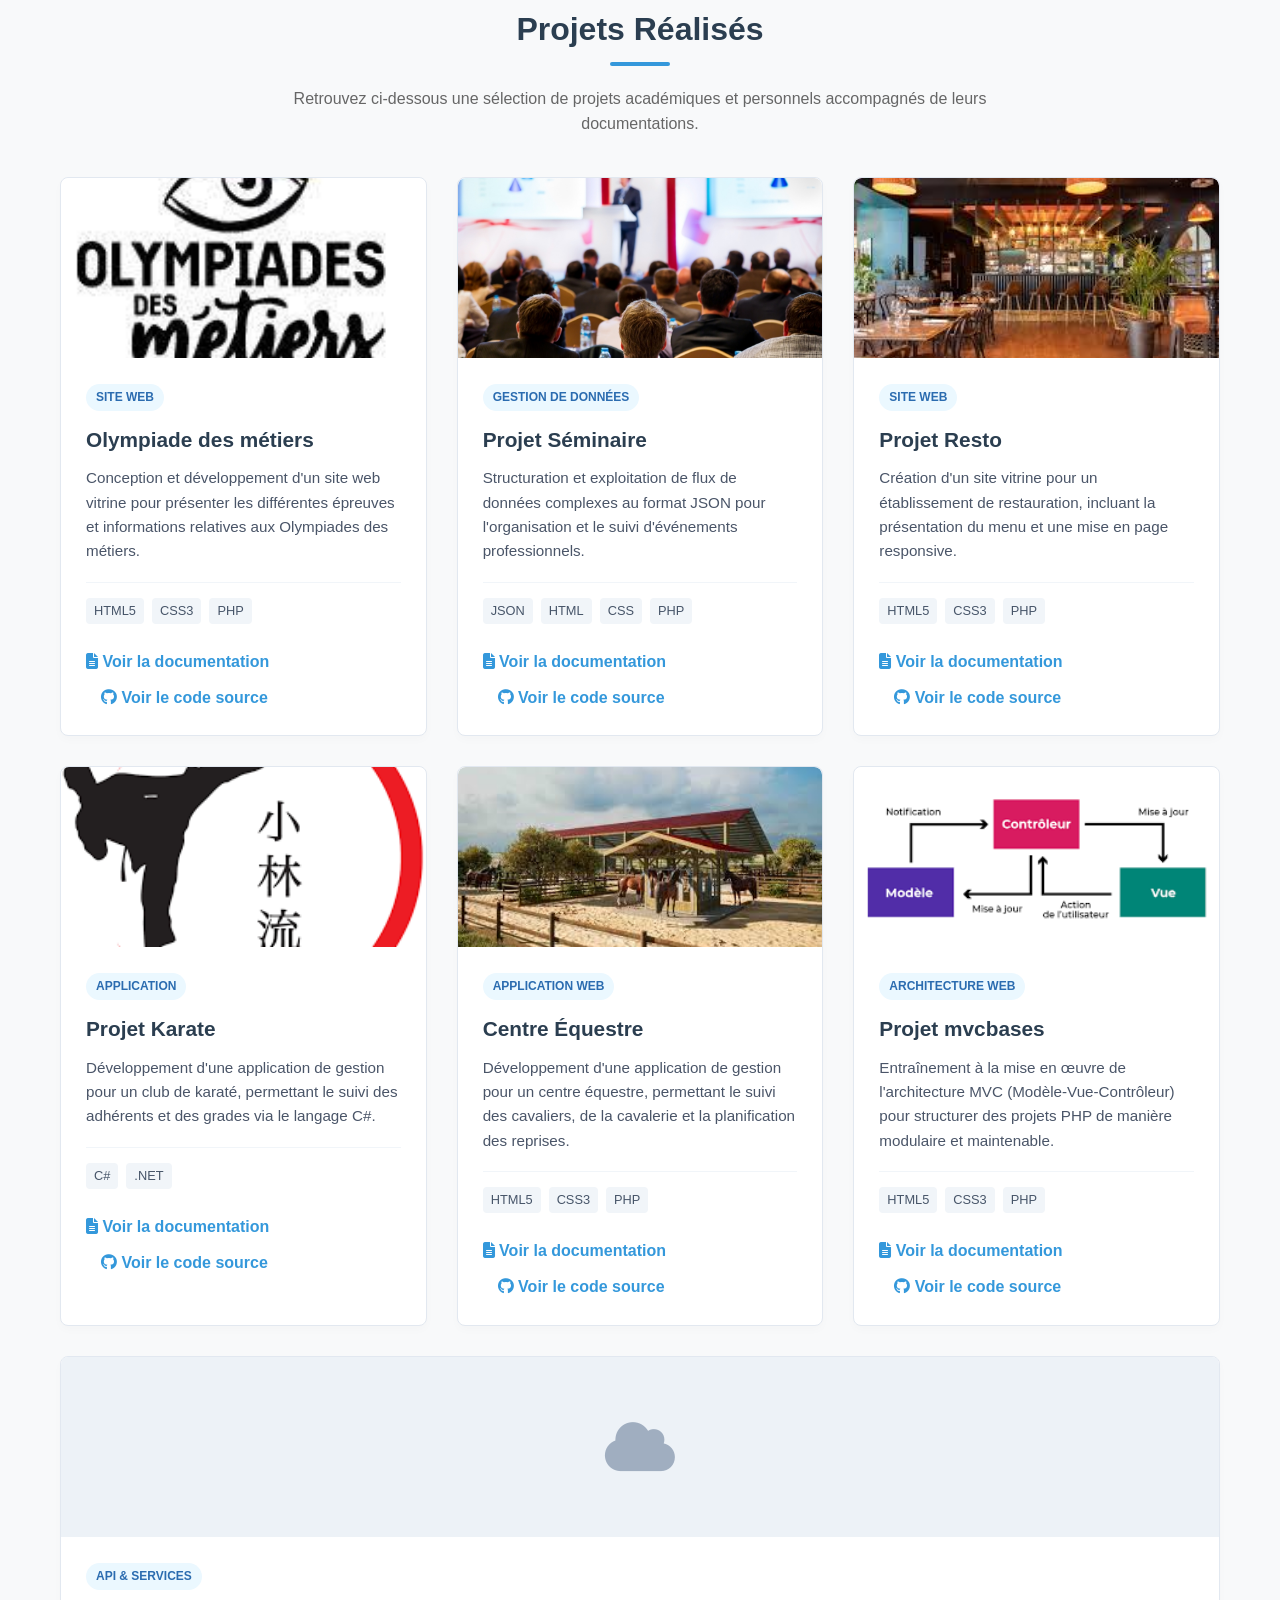
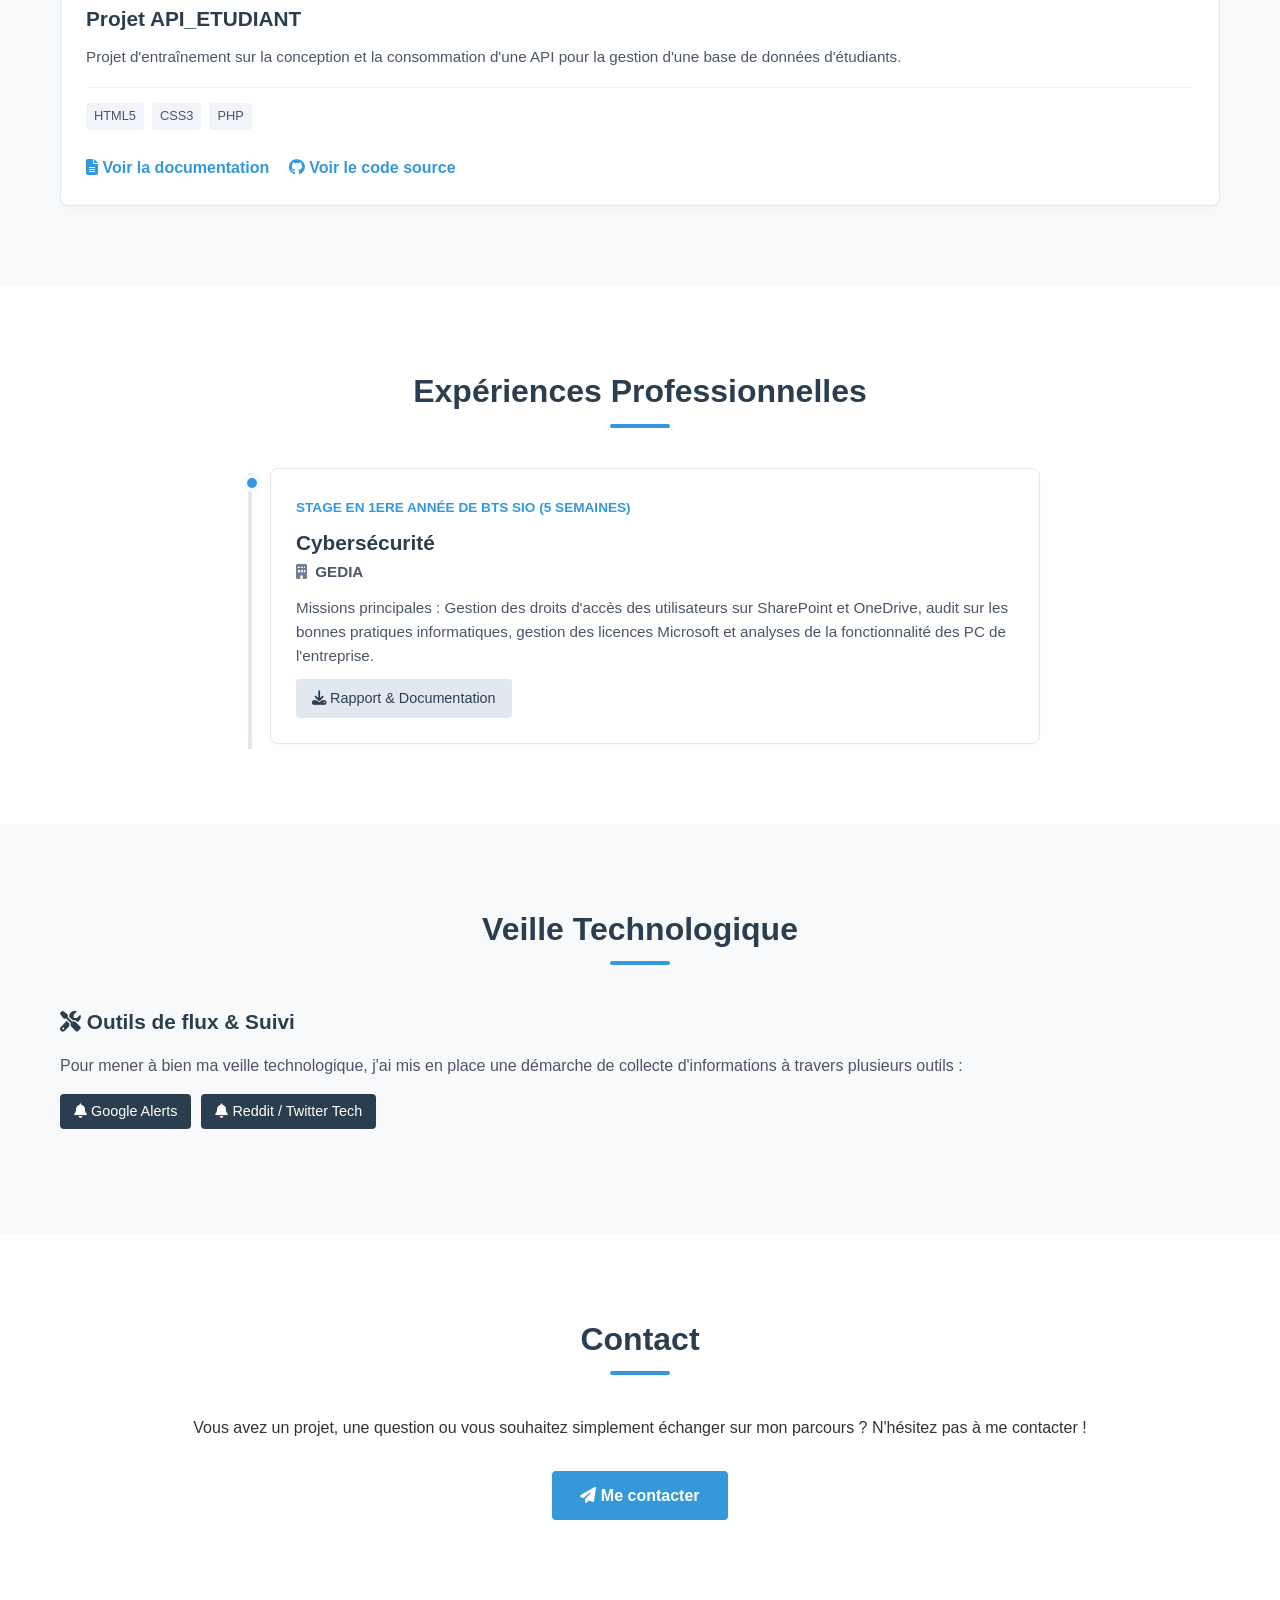
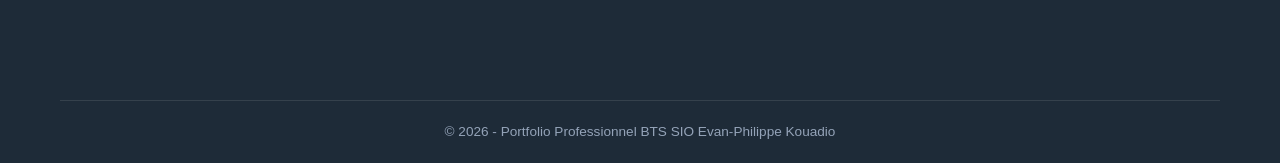
==== commit bea2f61e: "add projet API" ====
--- a/index.html
+++ b/index.html
@@ -261,8 +261,8 @@
                     </div>
                     <div class="project-content">
                         <span class="project-tag">API & Services</span>
-                        <h3>Projet API_REST_ETUDIANT</h3>
-                        <p>Projet d'entraînement sur la conception et la consommation d'une API REST pour la gestion d'une base de données d'étudiants.</p>
+                        <h3>Projet API_ETUDIANT</h3>
+                        <p>Projet d'entraînement sur la conception et la consommation d'une API pour la gestion d'une base de données d'étudiants.</p>
                         <div class="project-tech">
                             <span>HTML5</span><span>CSS3</span><span>PHP</span>
                         </div>
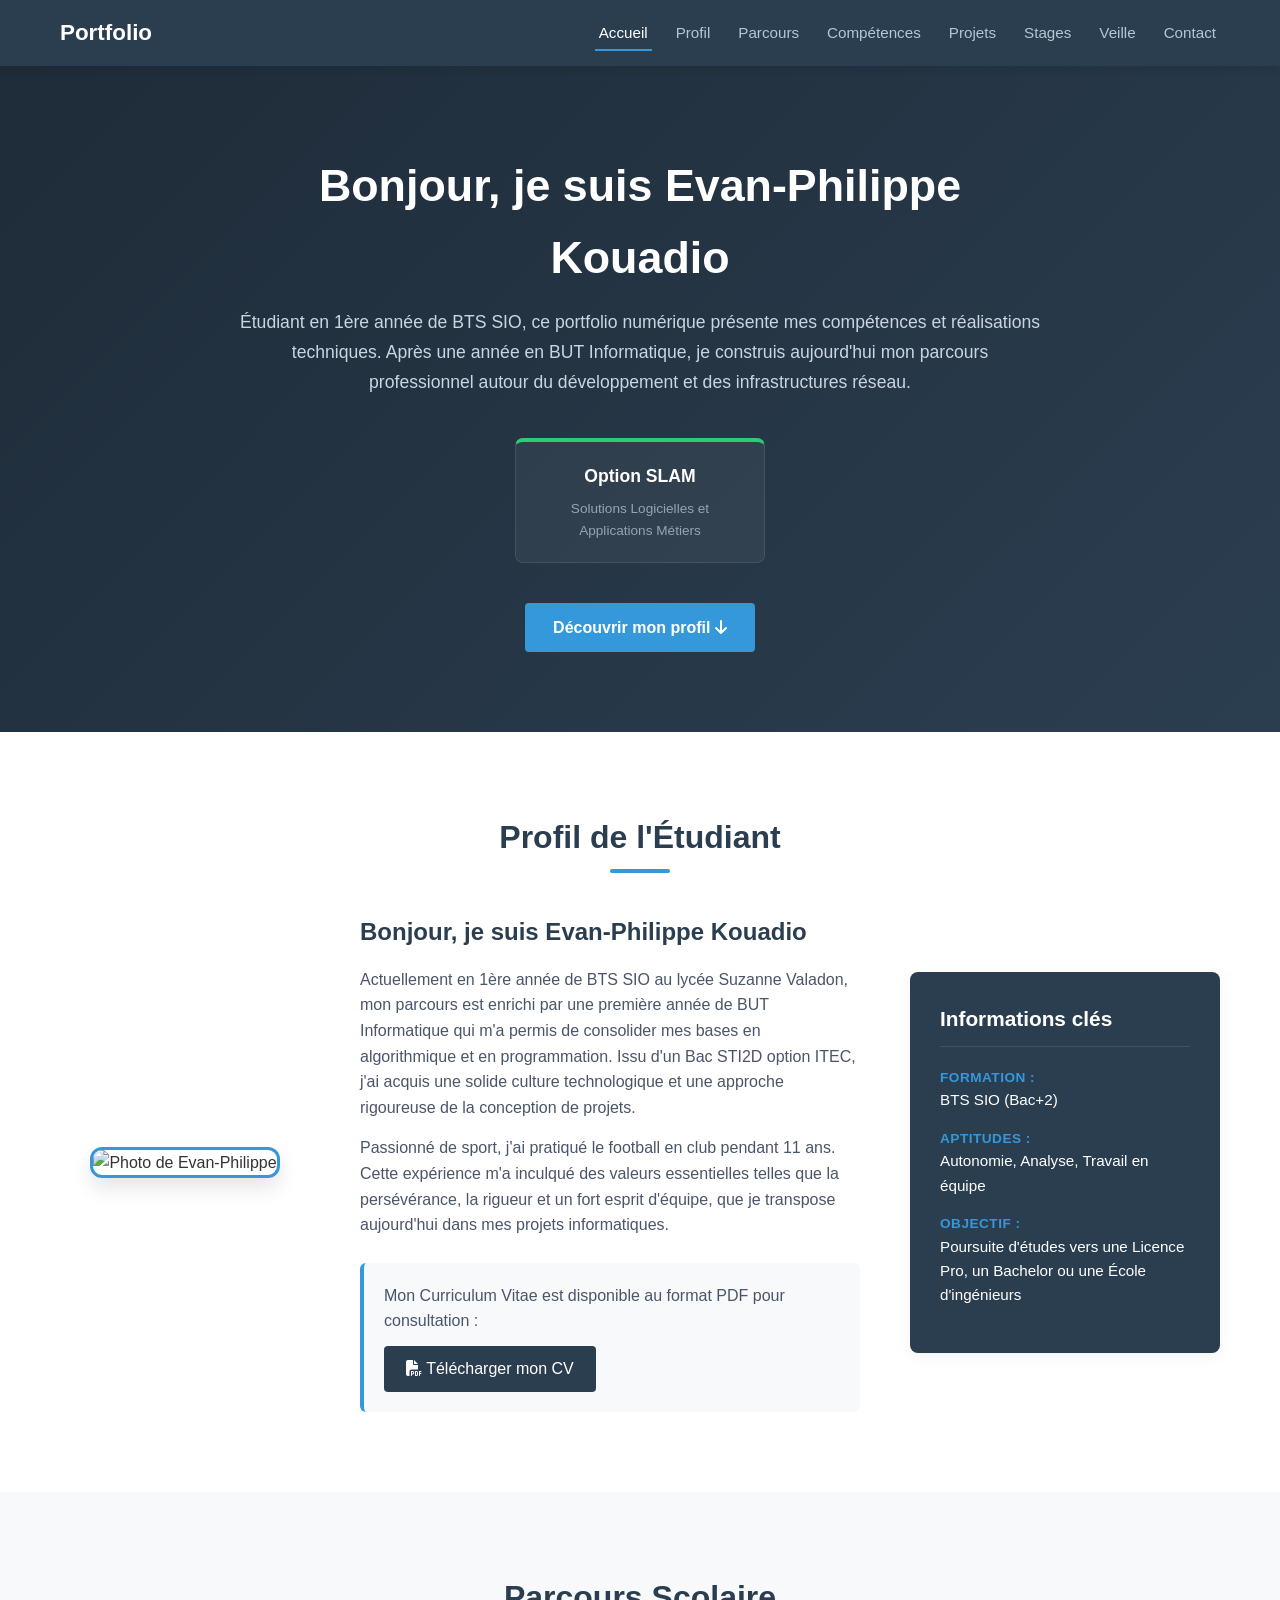
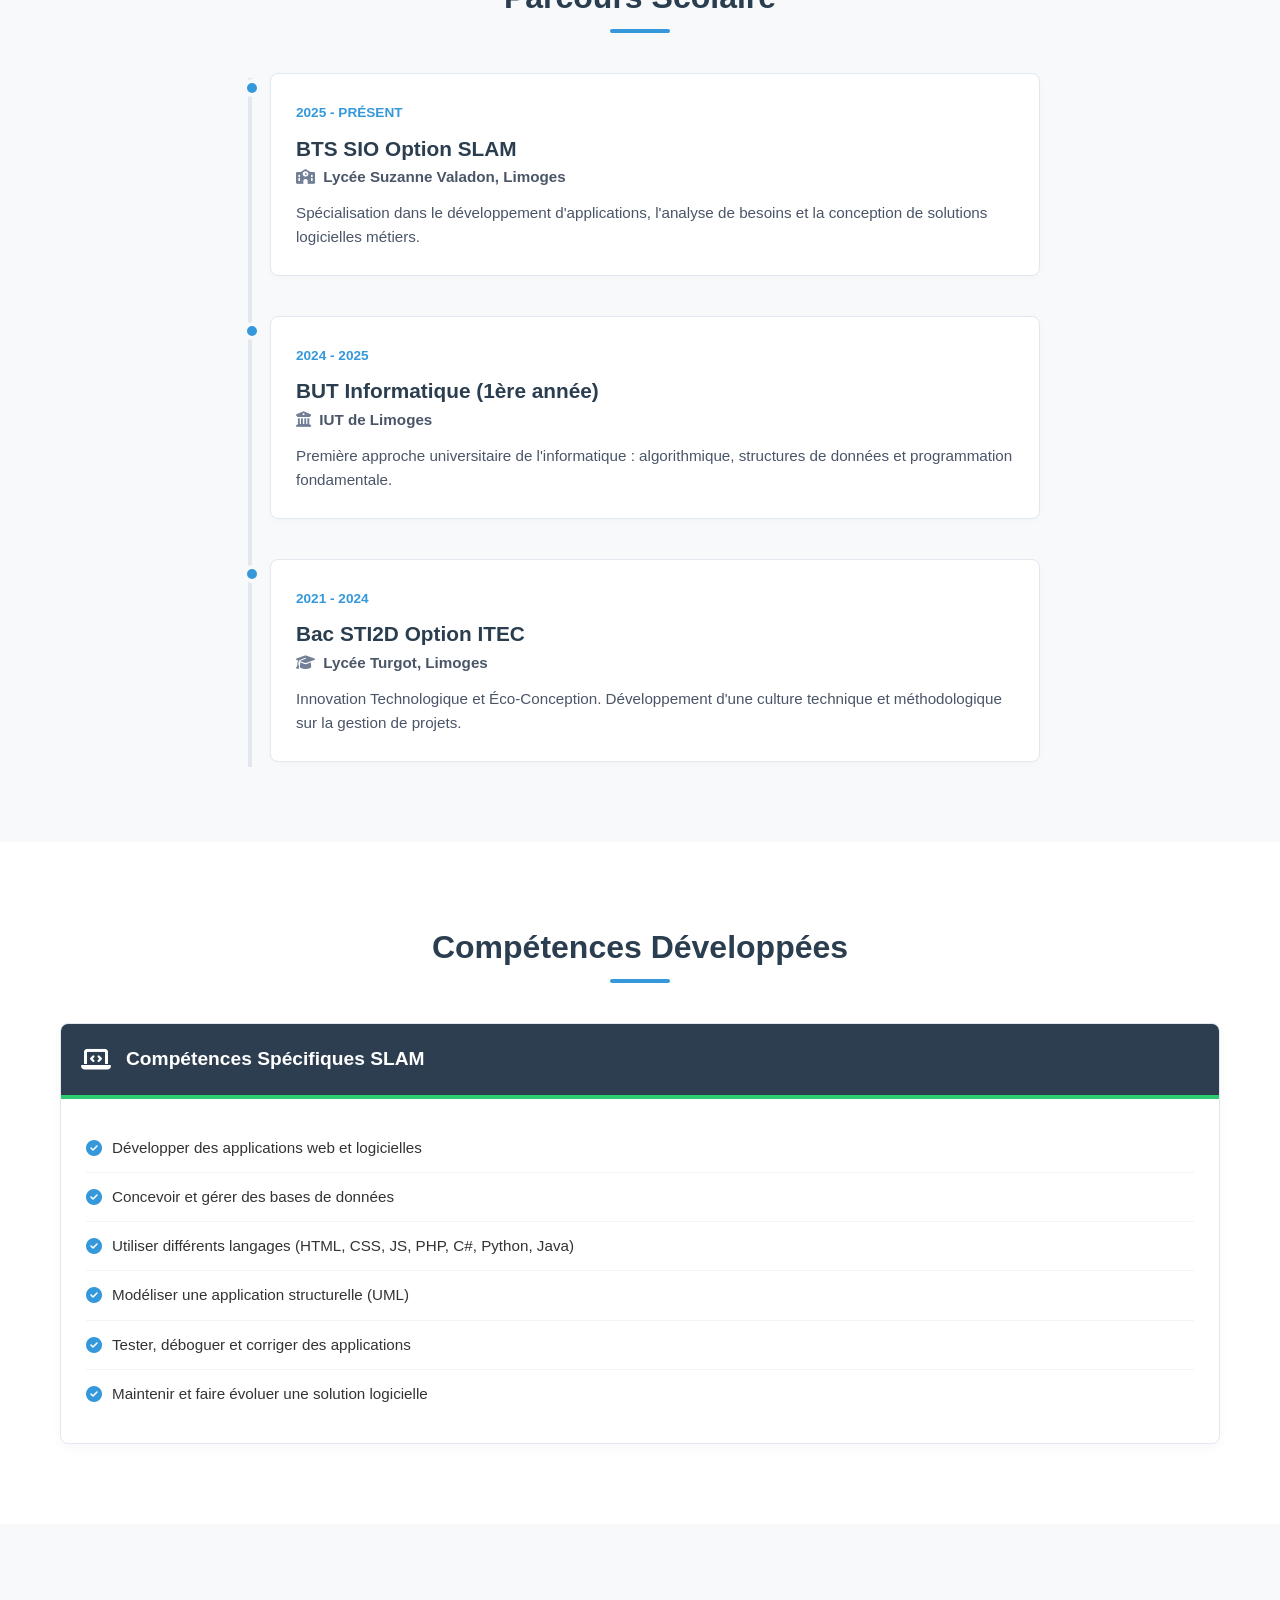
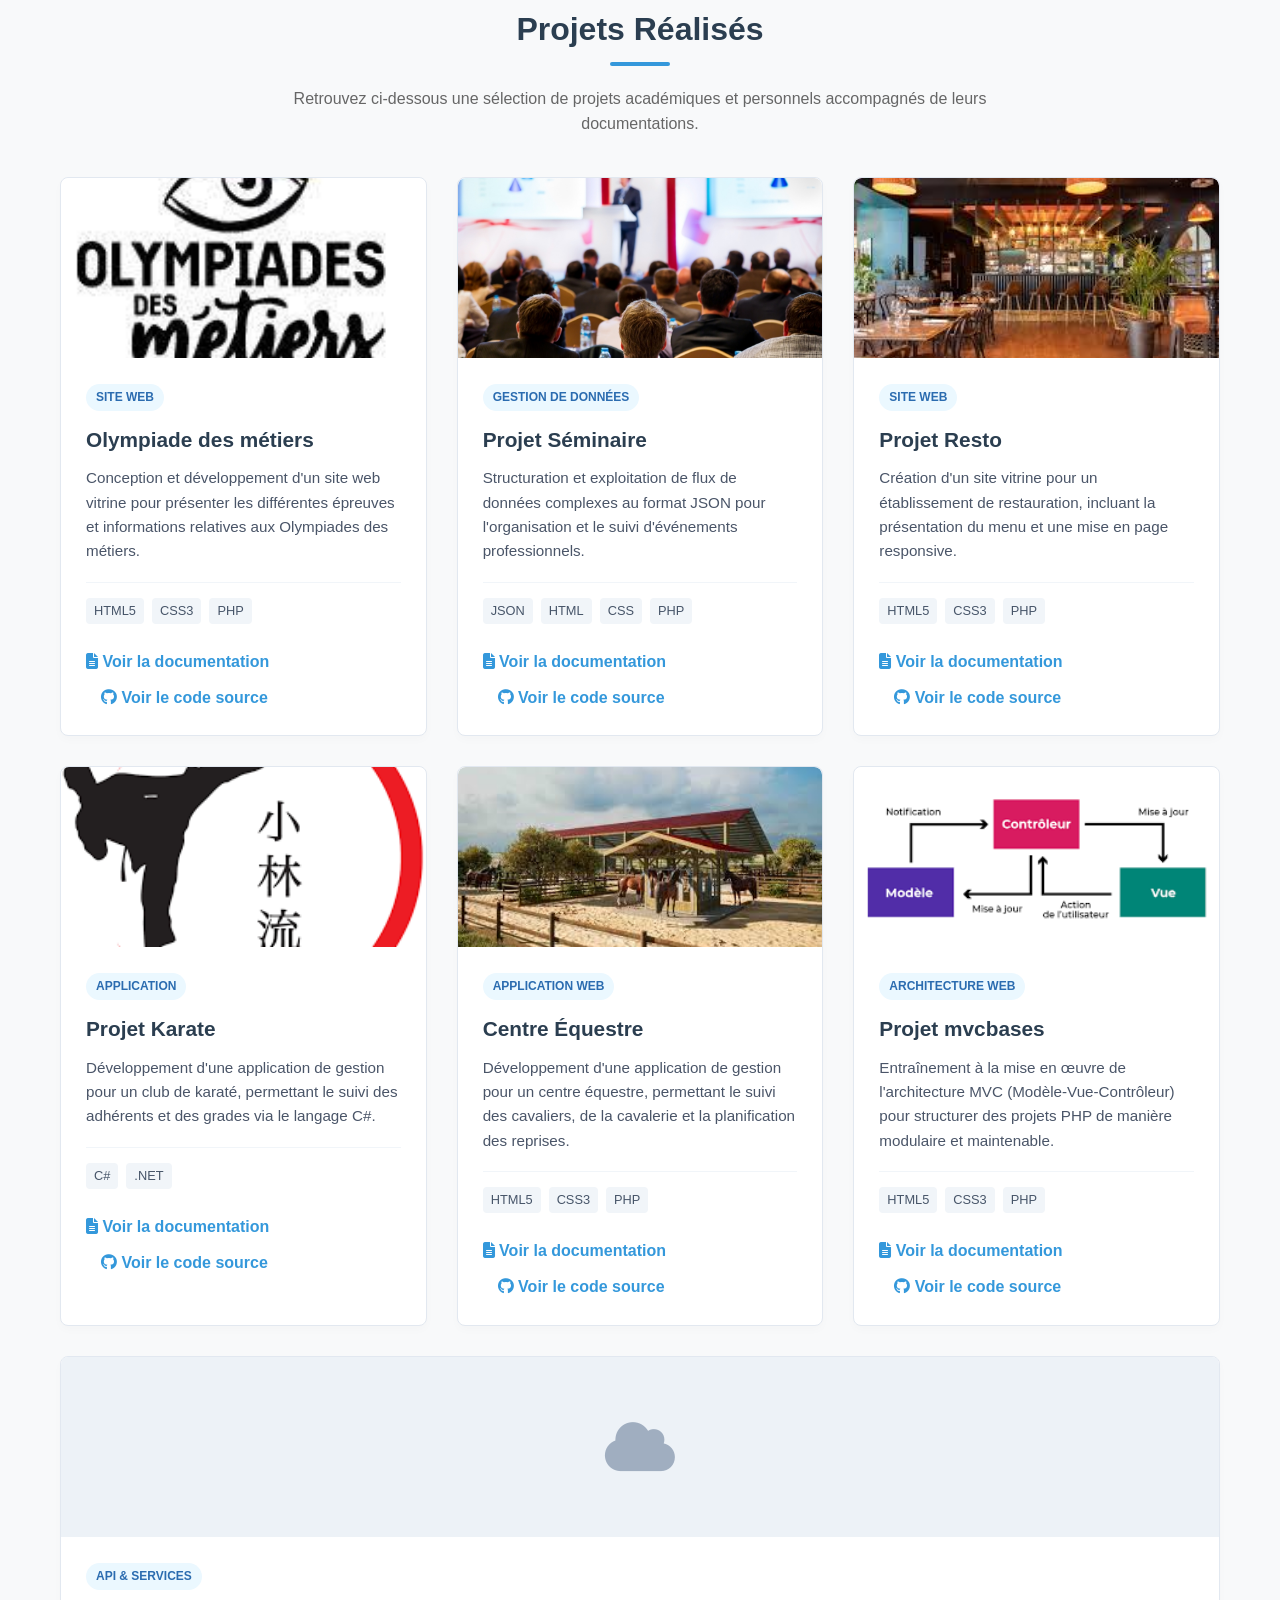
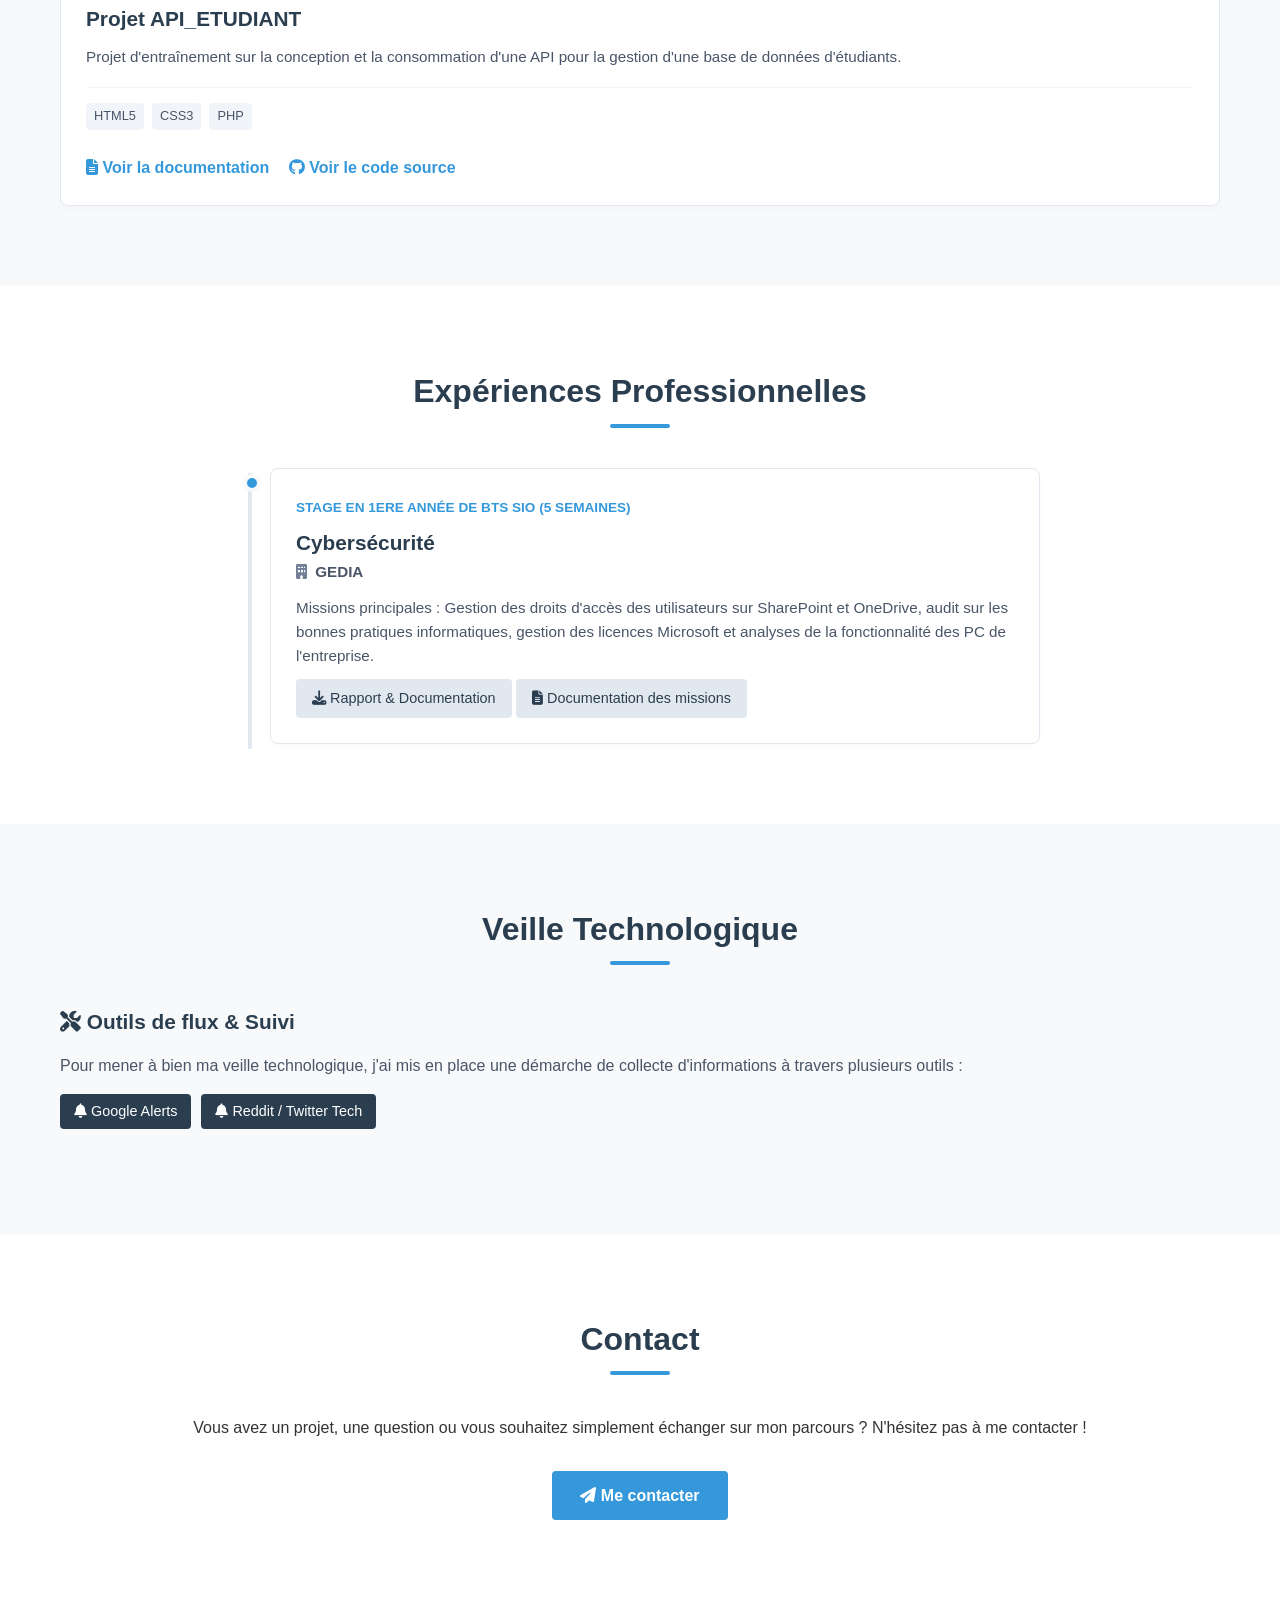
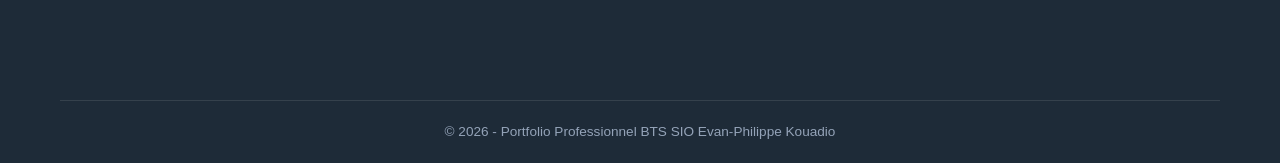
==== commit cd14a764: "ajout missions stage" ====
--- a/index.html
+++ b/index.html
@@ -69,7 +69,7 @@
                     </p>
                     <div class="cv-download-box">
                         <p>Mon Curriculum Vitae est disponible au format PDF pour consultation :</p>
-                        <a href="CV Professionnel Evan-Philippe.pdf" class="btn-secondary" target="_blank">
+                        <a href="doc pdf/CV Professionnel Evan-Philippe.pdf" class="btn-secondary" target="_blank">
                             <i class="fas fa-file-pdf"></i> Télécharger mon CV
                         </a>
                     </div>
@@ -288,7 +288,8 @@
                         <h3>Cybersécurité</h3>
                         <p class="company-name"><i class="fas fa-building"></i> GEDIA</p>
                         <p>Missions principales : Gestion des droits d'accès des utilisateurs sur SharePoint et OneDrive, audit sur les bonnes pratiques informatiques, gestion des licences Microsoft et analyses de la fonctionnalité des PC de l'entreprise.</p>
-                        <a href="Documentation technique.pdf" class="btn-secondary-sm"><i class="fas fa-download"></i> Rapport & Documentation</a>
+                        <a href="doc pdf/Documentation technique.pdf" class="btn-secondary-sm"><i class="fas fa-download"></i> Rapport & Documentation</a>
+                        <a href="documentation-missions.html" class="btn-secondary-sm"><i class="fas fa-file-alt"></i> Documentation des missions</a>
                     </div>
                 </div>
             </div>
--- a/style.css
+++ b/style.css
@@ -1,6 +1,3 @@
-/* ==========================================================================
-   STRUCTURE GLOBALE & REINITIALISATION
-   ========================================================================== */
 *, *::before, *::after {
     box-sizing: border-box;
     margin: 0;
@@ -8,14 +5,14 @@
 }
 
 :root {
-    --primary-color: #2b3e50;    /* Bleu ardoise professionnel */
-    --accent-color: #3498db;     /* Bleu accent pour les liens/actions */
-    --accent-slam: #2ecc71;      /* Vert discret pour SLAM */
-    --text-dark: #333333;        /* Texte général */
-    --text-light: #ffffff;       /* Texte clair */
-    --bg-light: #f8f9fa;         /* Fond clair alternatif */
-    --bg-white: #ffffff;         /* Fond de page blanc */
-    --border-color: #e2e8f0;     /* Bordures des tableaux et cards */
+    --primary-color: #2b3e50;
+    --accent-color: #3498db;
+    --accent-slam: #2ecc71;
+    --text-dark: #333333;
+    --text-light: #ffffff;
+    --bg-light: #f8f9fa;
+    --bg-white: #ffffff;
+    --border-color: #e2e8f0;
     --transition-fast: 0.3s ease;
 }
 
@@ -72,7 +69,6 @@
     margin: -20px auto 40px auto;
     color: #666;
 }
-
 .text-center {
     text-align: center;
 }
@@ -80,8 +76,6 @@
 .mt-4 {
     margin-top: 1.5rem;
 }
-
-/* Buttons */
 .btn-primary {
     display: inline-block;
     background-color: var(--accent-color);
@@ -144,9 +138,6 @@
     text-decoration: underline;
 }
 
-/* ==========================================================================
-   NAVIGATION / HEADER
-   ========================================================================== */
 header {
     background-color: var(--primary-color);
     position: fixed;
@@ -207,9 +198,6 @@
     display: none;
 }
 
-/* ==========================================================================
-   SECTION ACCUEIL / HERO
-   ========================================================================== */
 .hero-section {
     background: linear-gradient(135deg, #1e2b38 0%, #2b3e50 100%);
     color: var(--text-light);
@@ -284,9 +272,6 @@
     color: #94a3b8;
 }
 
-/* ==========================================================================
-   PROFIL DE L'ETUDIANT
-   ========================================================================== */
 .profil-grid {
     display: flex;
     gap: 50px;
@@ -368,9 +353,6 @@
     letter-spacing: 0.5px;
 }
 
-/* ==========================================================================
-   COMPETENCES DEVELOPPEES
-   ========================================================================== */
 .skills-wrapper {
     display: flex;
     gap: 30px;
@@ -428,9 +410,6 @@
     font-size: 1rem;
 }
 
-/* ==========================================================================
-   PROJETS REALISES
-   ========================================================================== */
 .projects-grid {
     display: flex;
     gap: 30px;
@@ -520,9 +499,6 @@
     font-weight: 500;
 }
 
-/* ==========================================================================
-   EXPERIENCES PROFESSIONNELLES (TIMELINE)
-   ========================================================================== */
 .timeline {
     position: relative;
     max-width: 800px;
@@ -598,10 +574,6 @@
     font-size: 0.95rem;
     color: #4a5568;
 }
-
-/* ==========================================================================
-   VEILLE TECHNOLOGIQUE
-   ========================================================================== */
 .veille-grid {
     display: flex;
     gap: 40px;
@@ -673,9 +645,6 @@
     margin-bottom: 0;
 }
 
-/* ==========================================================================
-   TABLEAU DE SYNTHESE
-   ========================================================================== */
 .table-responsive {
     width: 100%;
     overflow-x: auto;
@@ -751,9 +720,6 @@
     margin-right: 6px;
 }
 
-/* ==========================================================================
-   CONCLUSION & FOOTER
-   ========================================================================== */
 .footer-section {
     background-color: #1e2b38;
     color: var(--text-light);
@@ -794,9 +760,6 @@
     color: #94a3b8;
 }
 
-/* ==========================================================================
-   RESPONSIVE DESIGN (MEDIA QUERIES)
-   ========================================================================== */
 @media (max-width: 992px) {
     .profil-grid, .skills-wrapper, .projects-grid, .veille-grid {
         flex-direction: column;
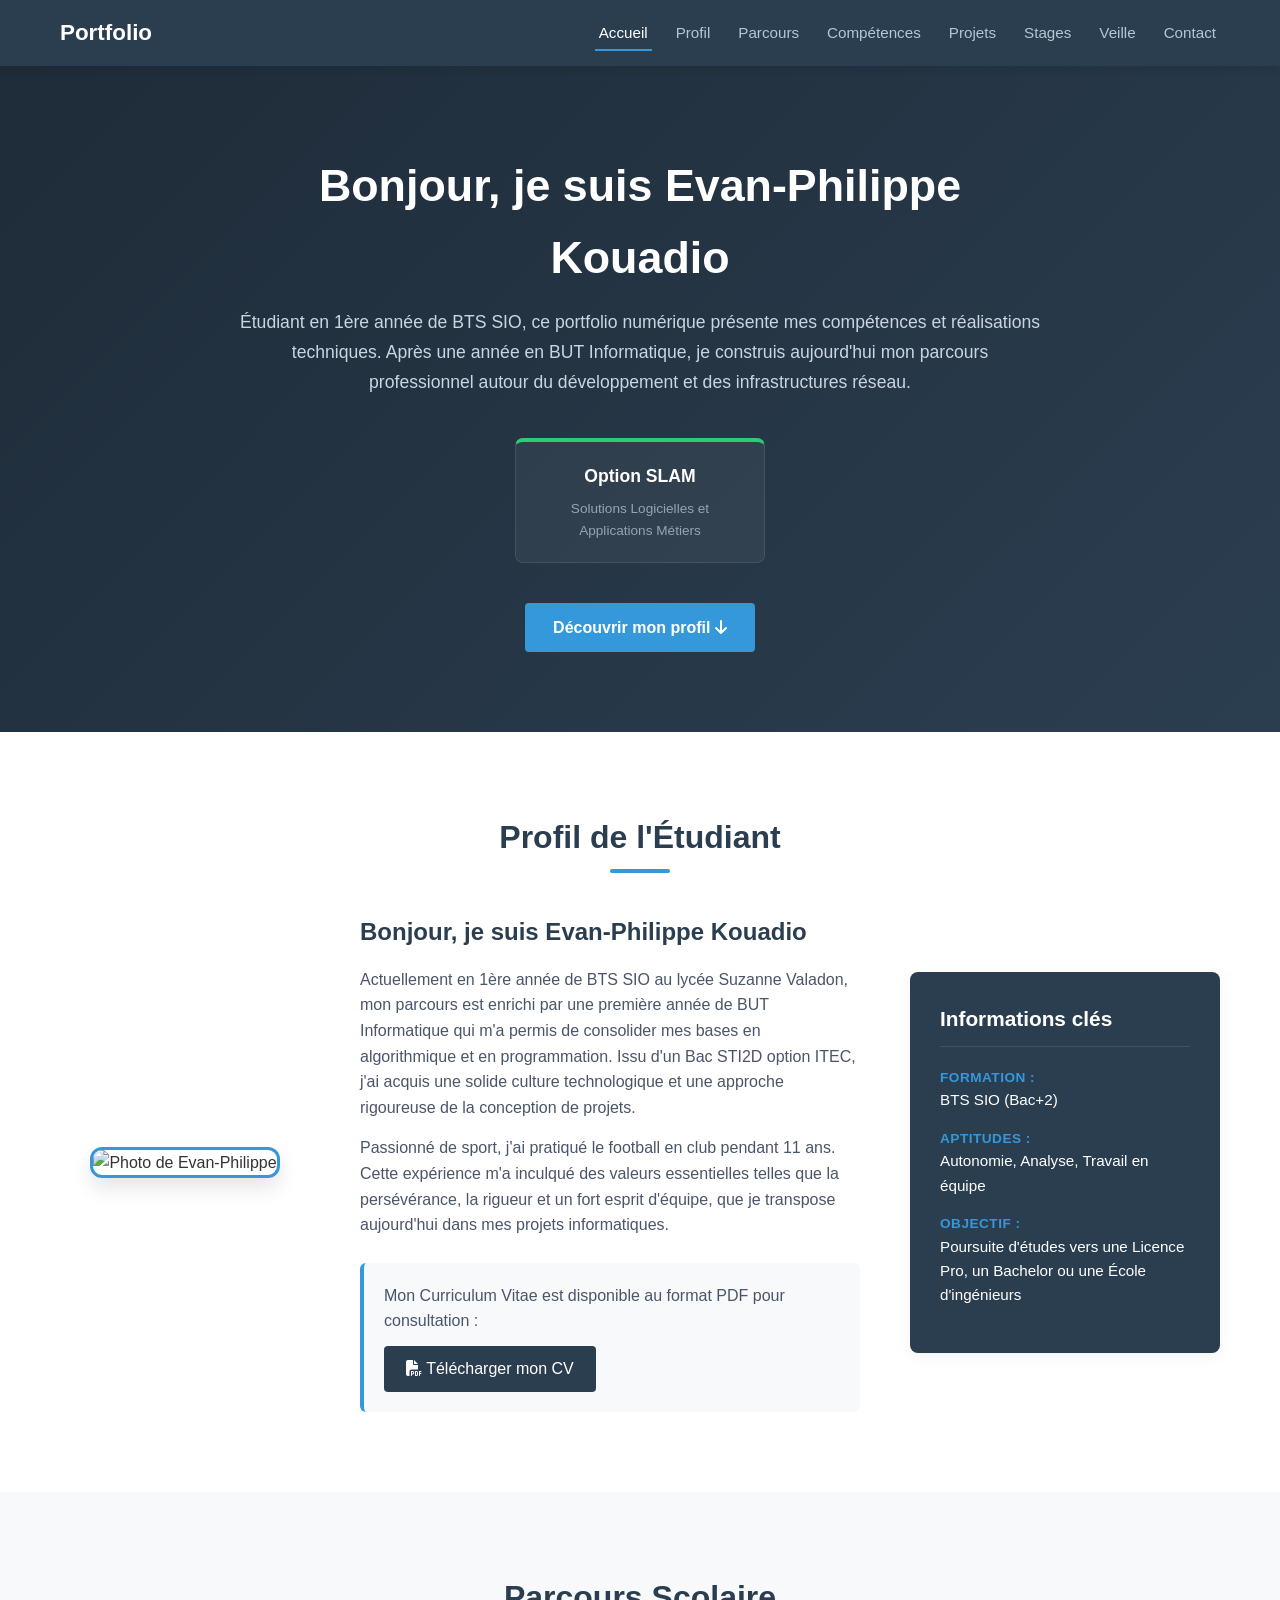
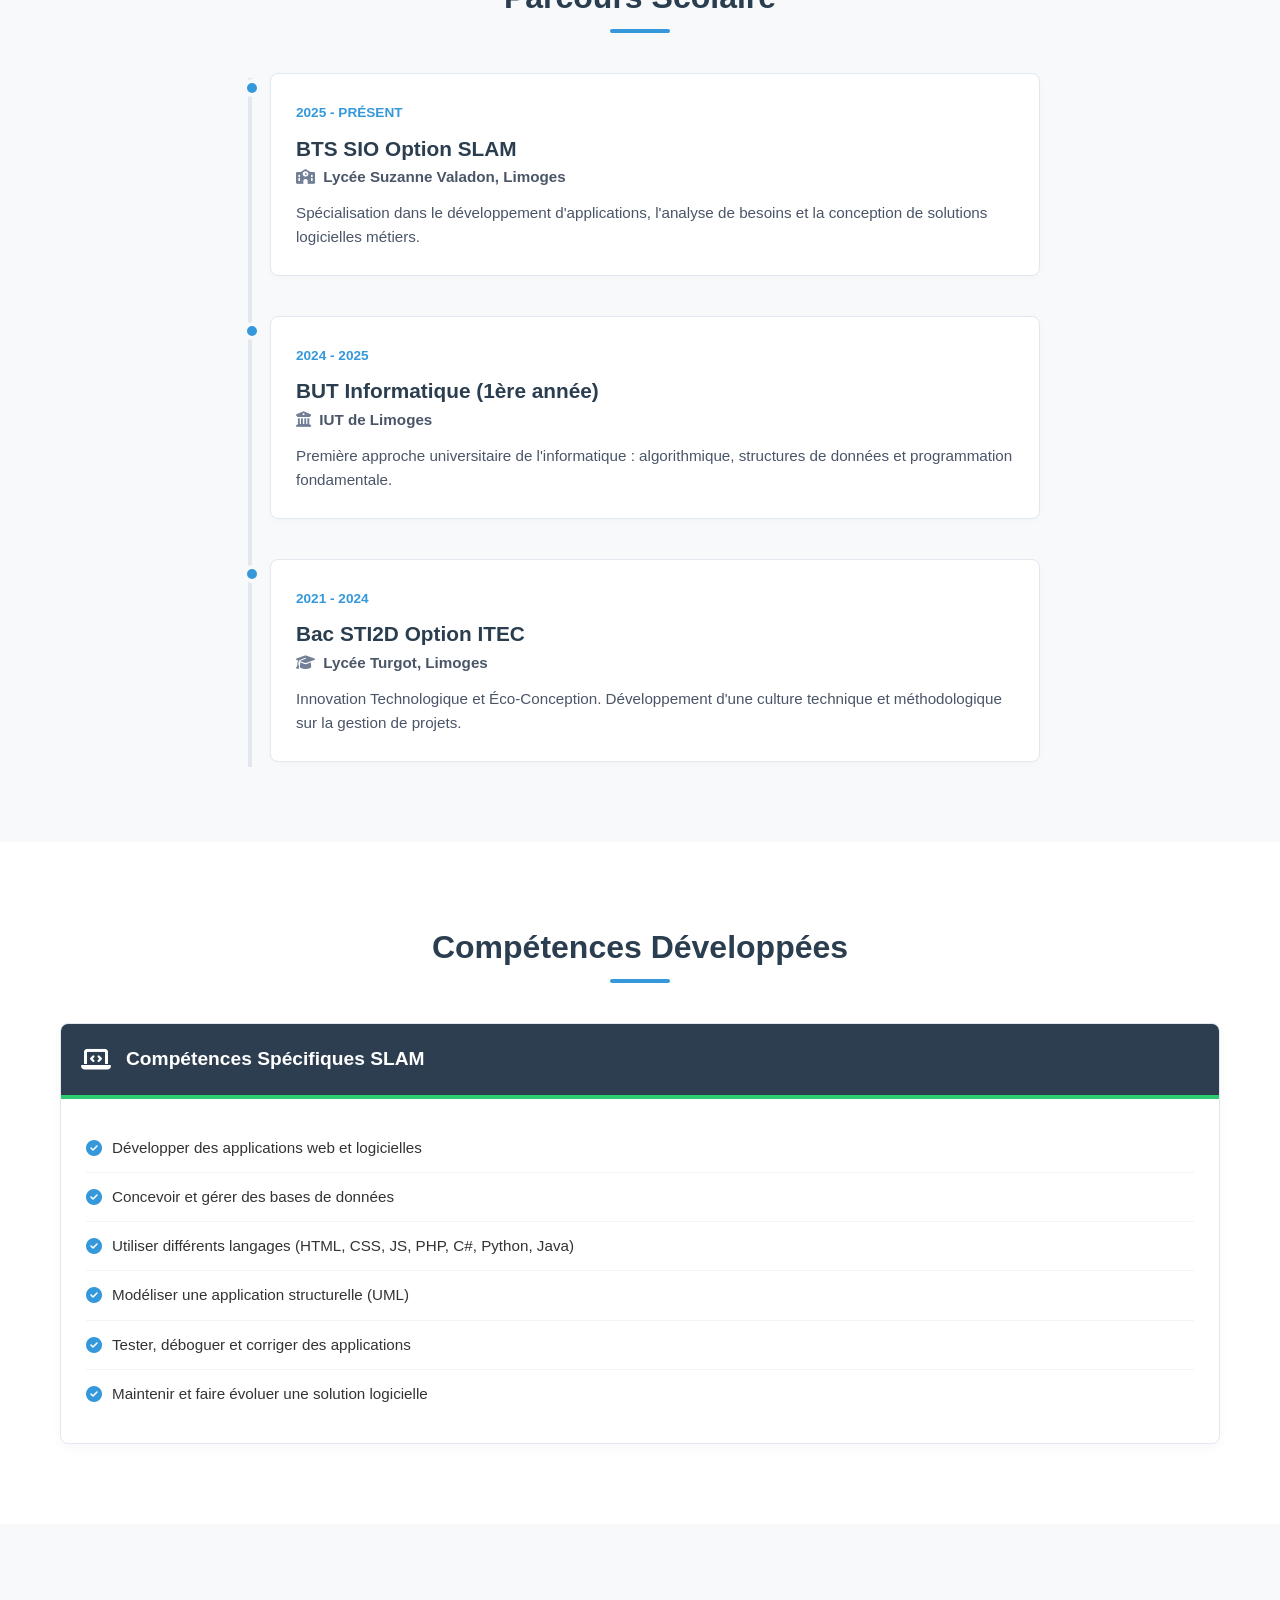
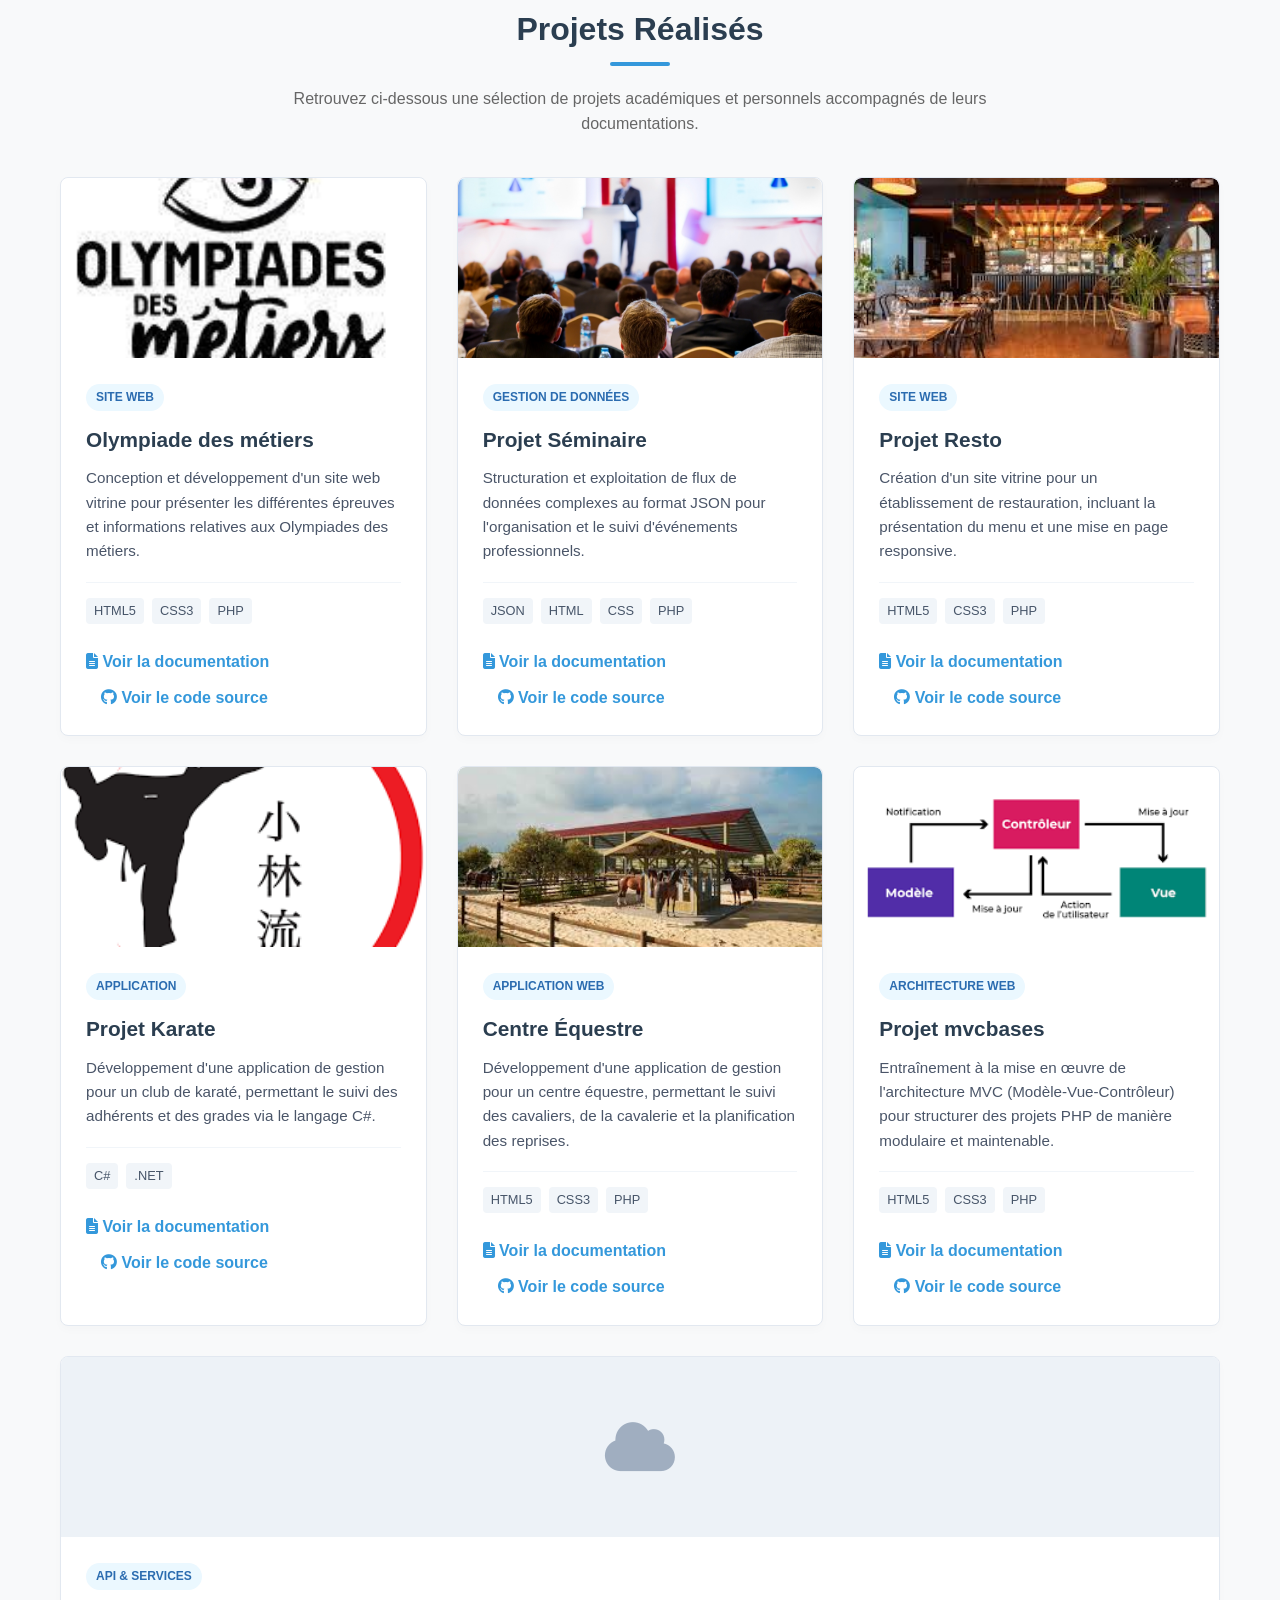
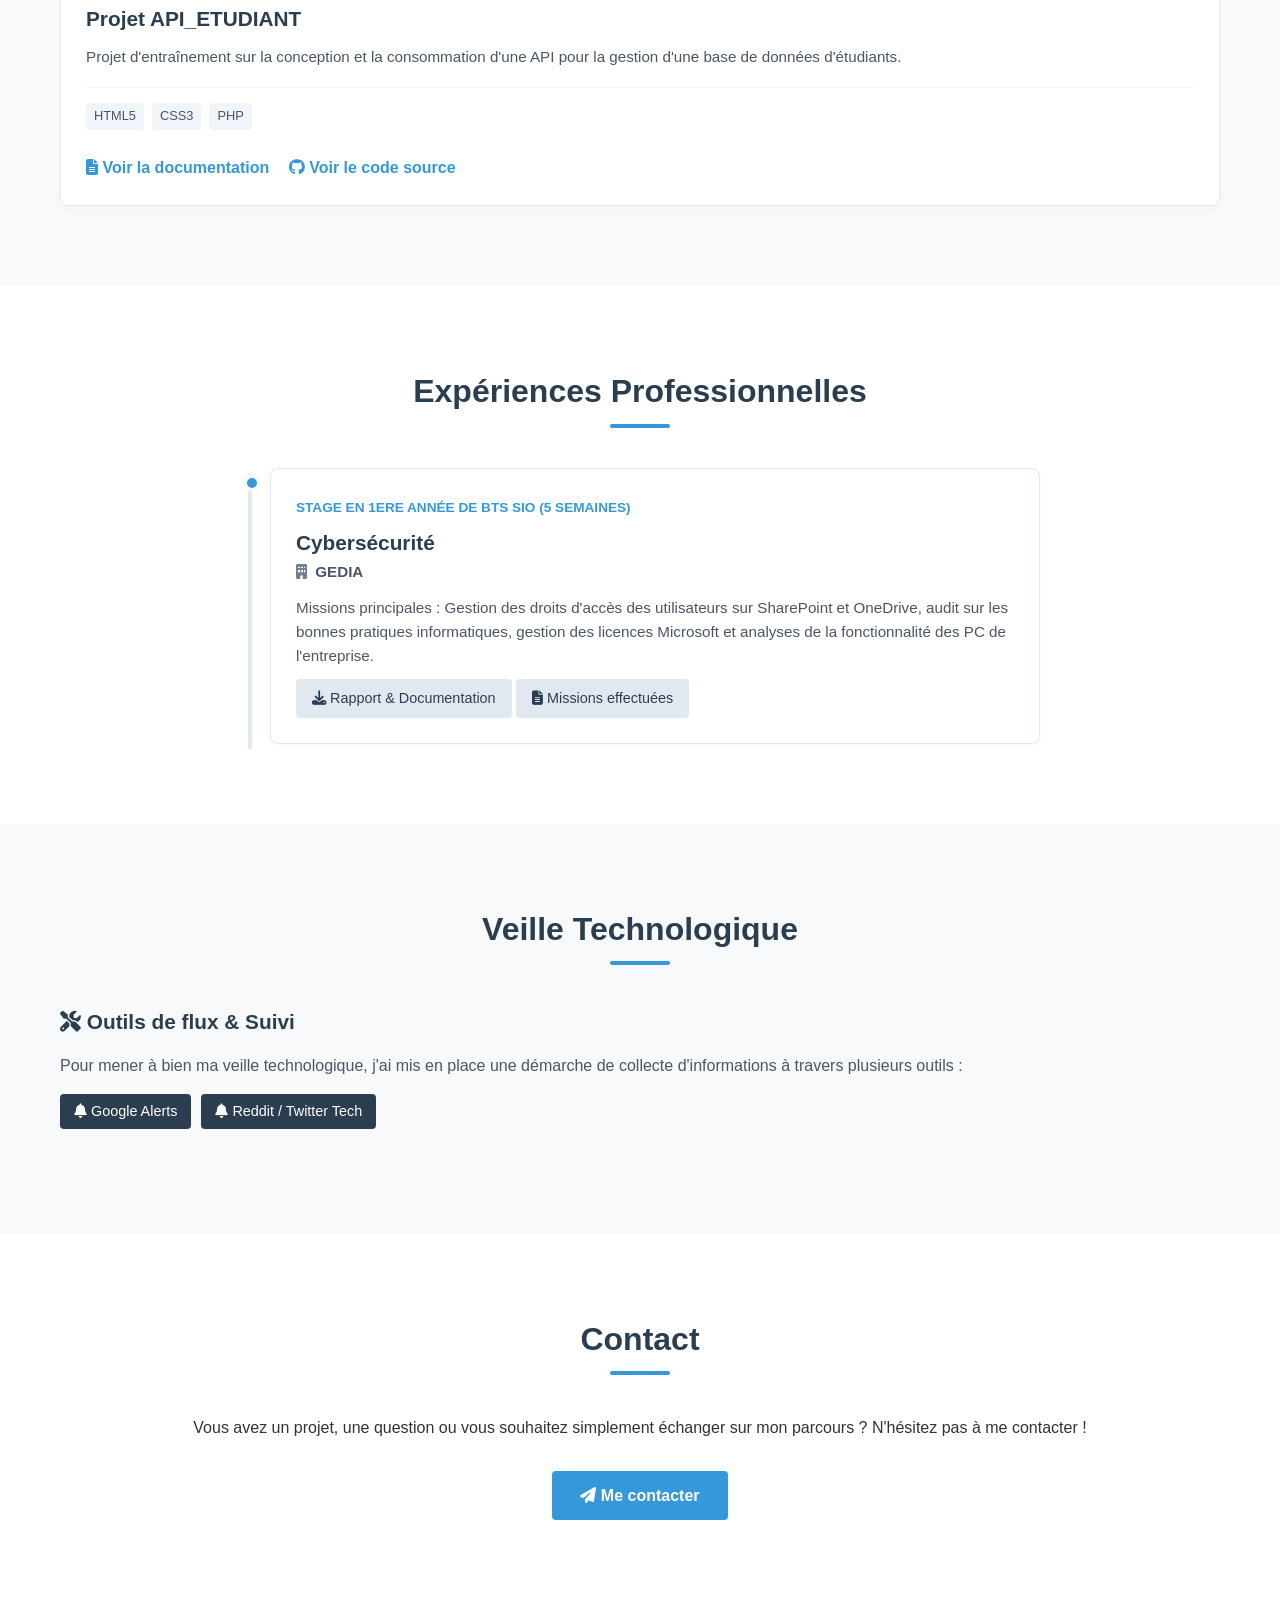
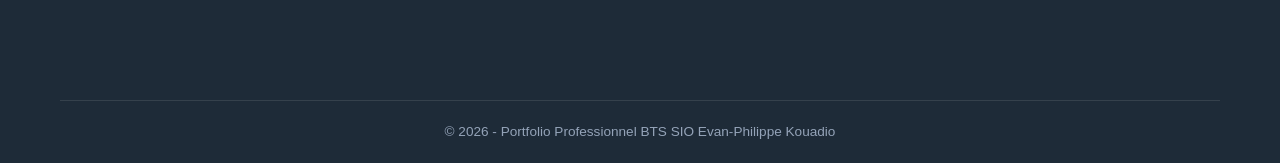
==== commit 8e736745: "missions effectués" ====
--- a/index.html
+++ b/index.html
@@ -289,7 +289,7 @@
                         <p class="company-name"><i class="fas fa-building"></i> GEDIA</p>
                         <p>Missions principales : Gestion des droits d'accès des utilisateurs sur SharePoint et OneDrive, audit sur les bonnes pratiques informatiques, gestion des licences Microsoft et analyses de la fonctionnalité des PC de l'entreprise.</p>
                         <a href="doc pdf/Documentation technique.pdf" class="btn-secondary-sm"><i class="fas fa-download"></i> Rapport & Documentation</a>
-                        <a href="documentation-missions.html" class="btn-secondary-sm"><i class="fas fa-file-alt"></i> Documentation des missions</a>
+                        <a href="documentation-missions.html" class="btn-secondary-sm"><i class="fas fa-file-alt"></i> Missions effectuées</a>
                     </div>
                 </div>
             </div>
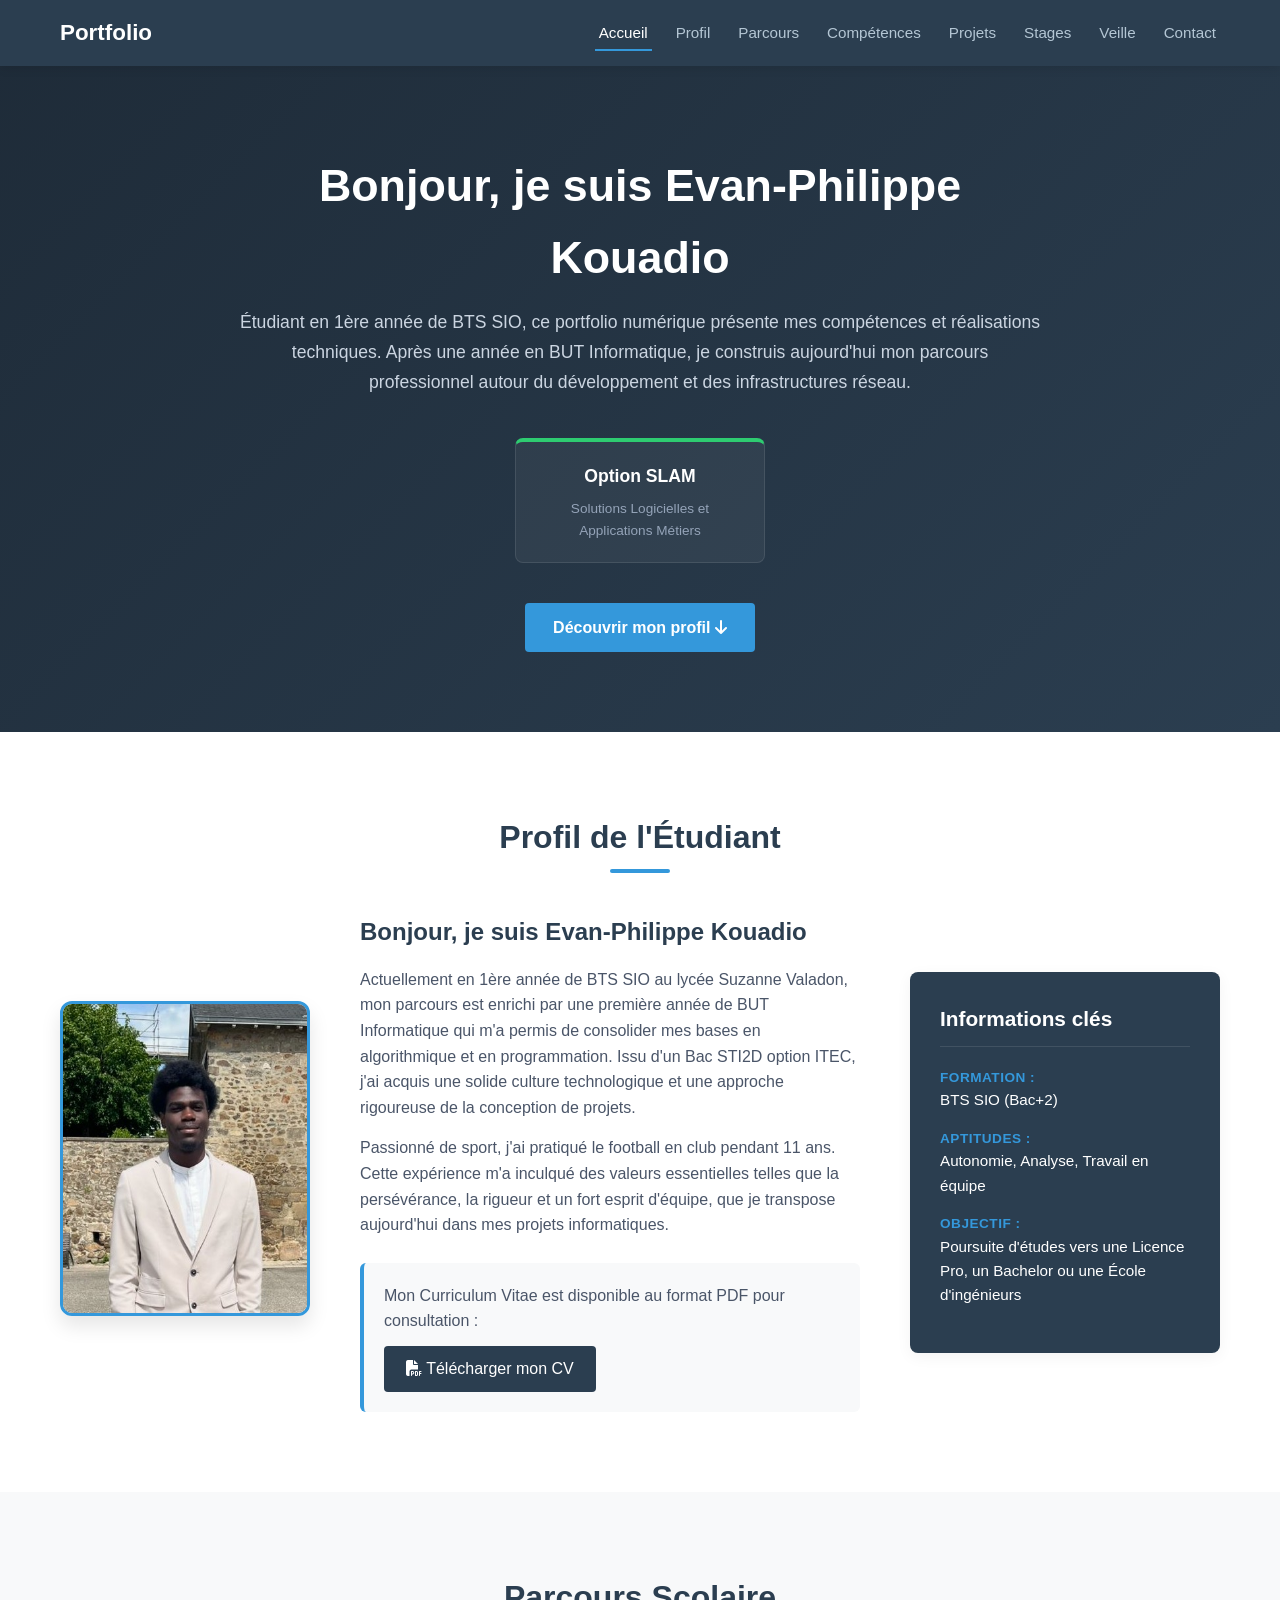
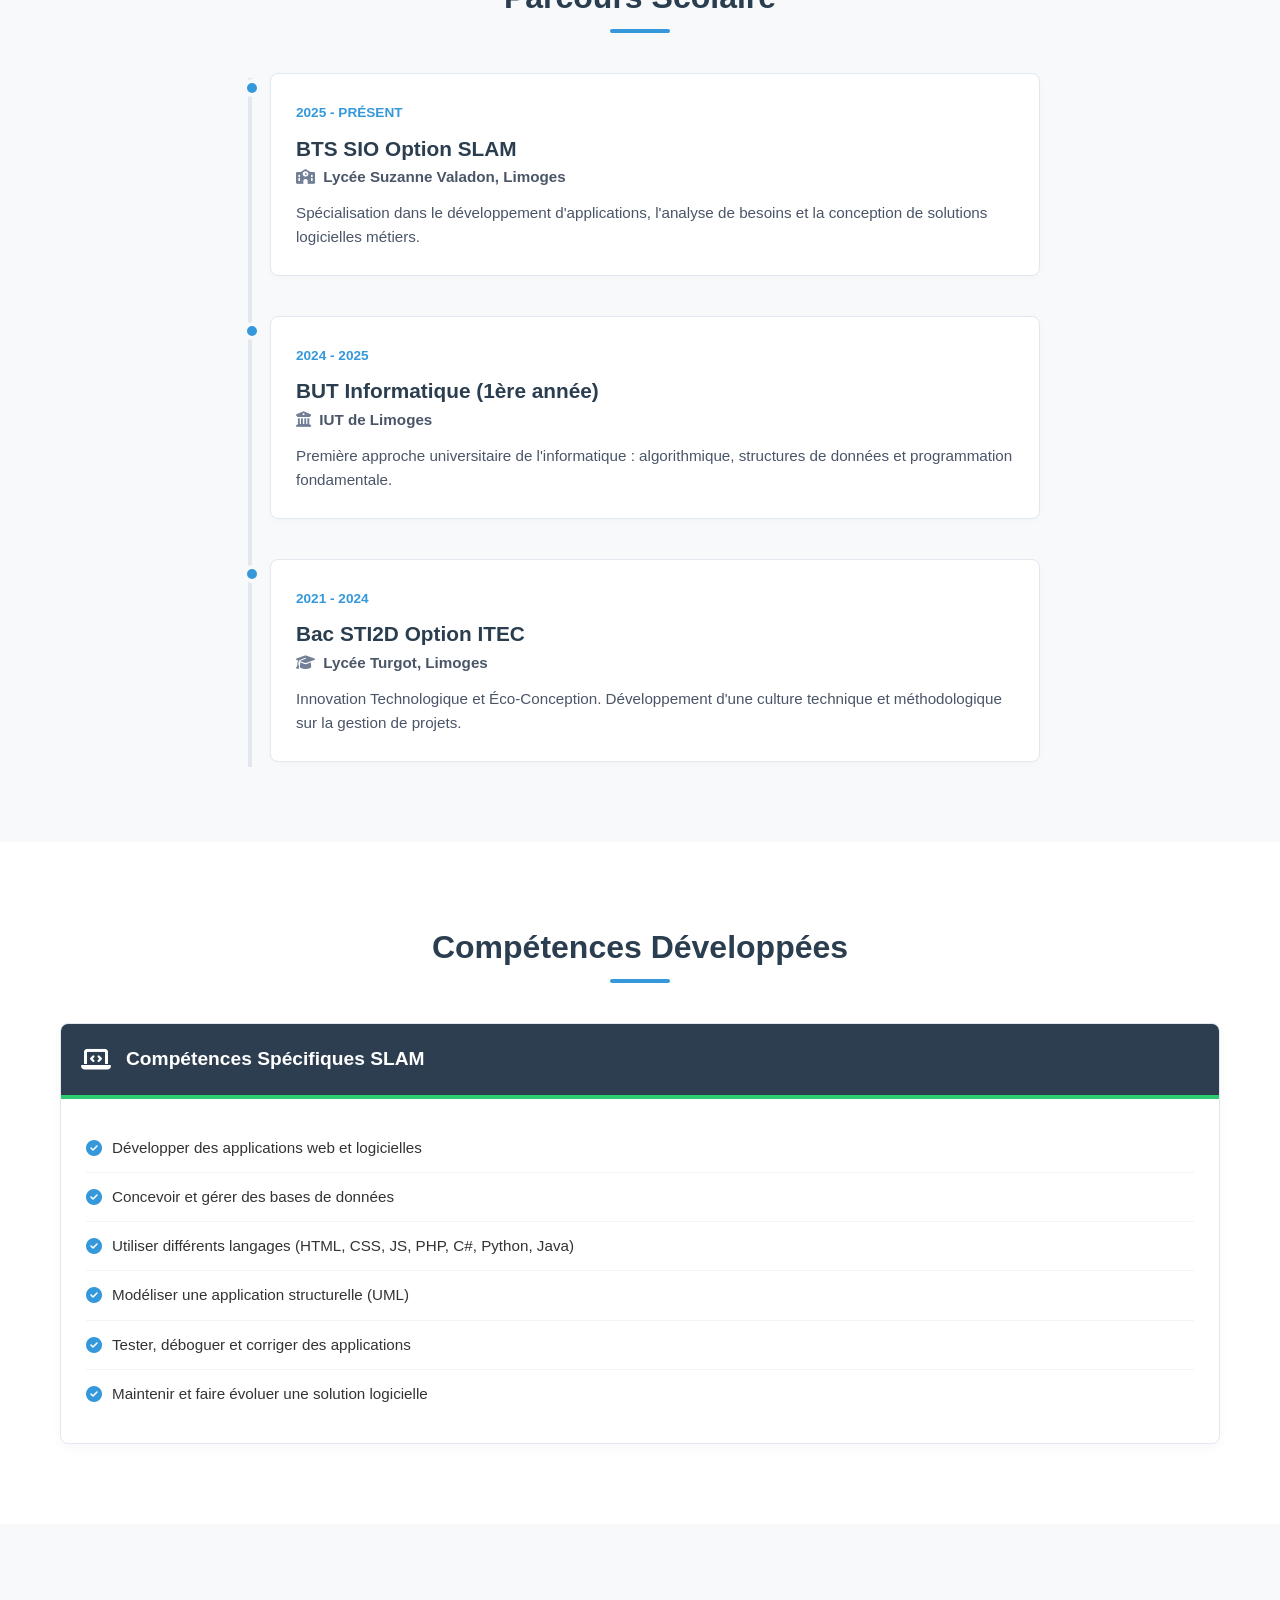
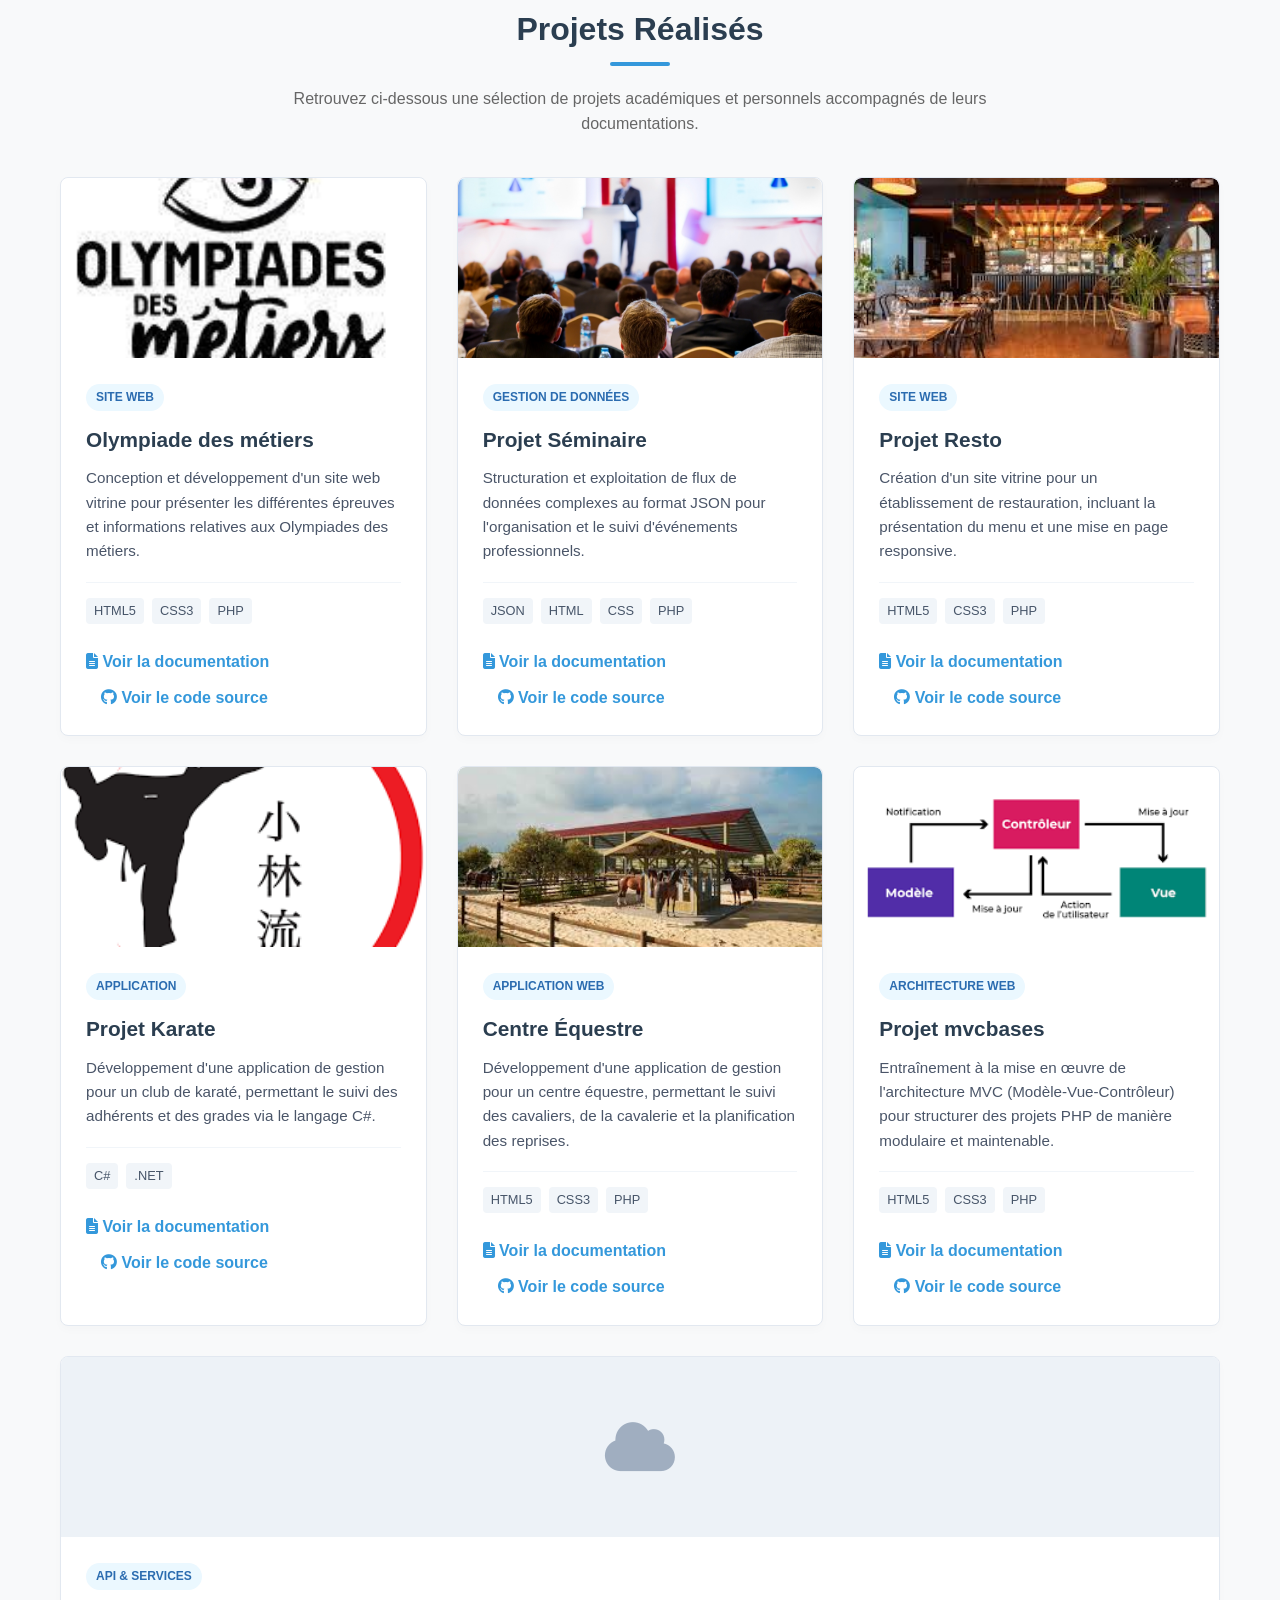
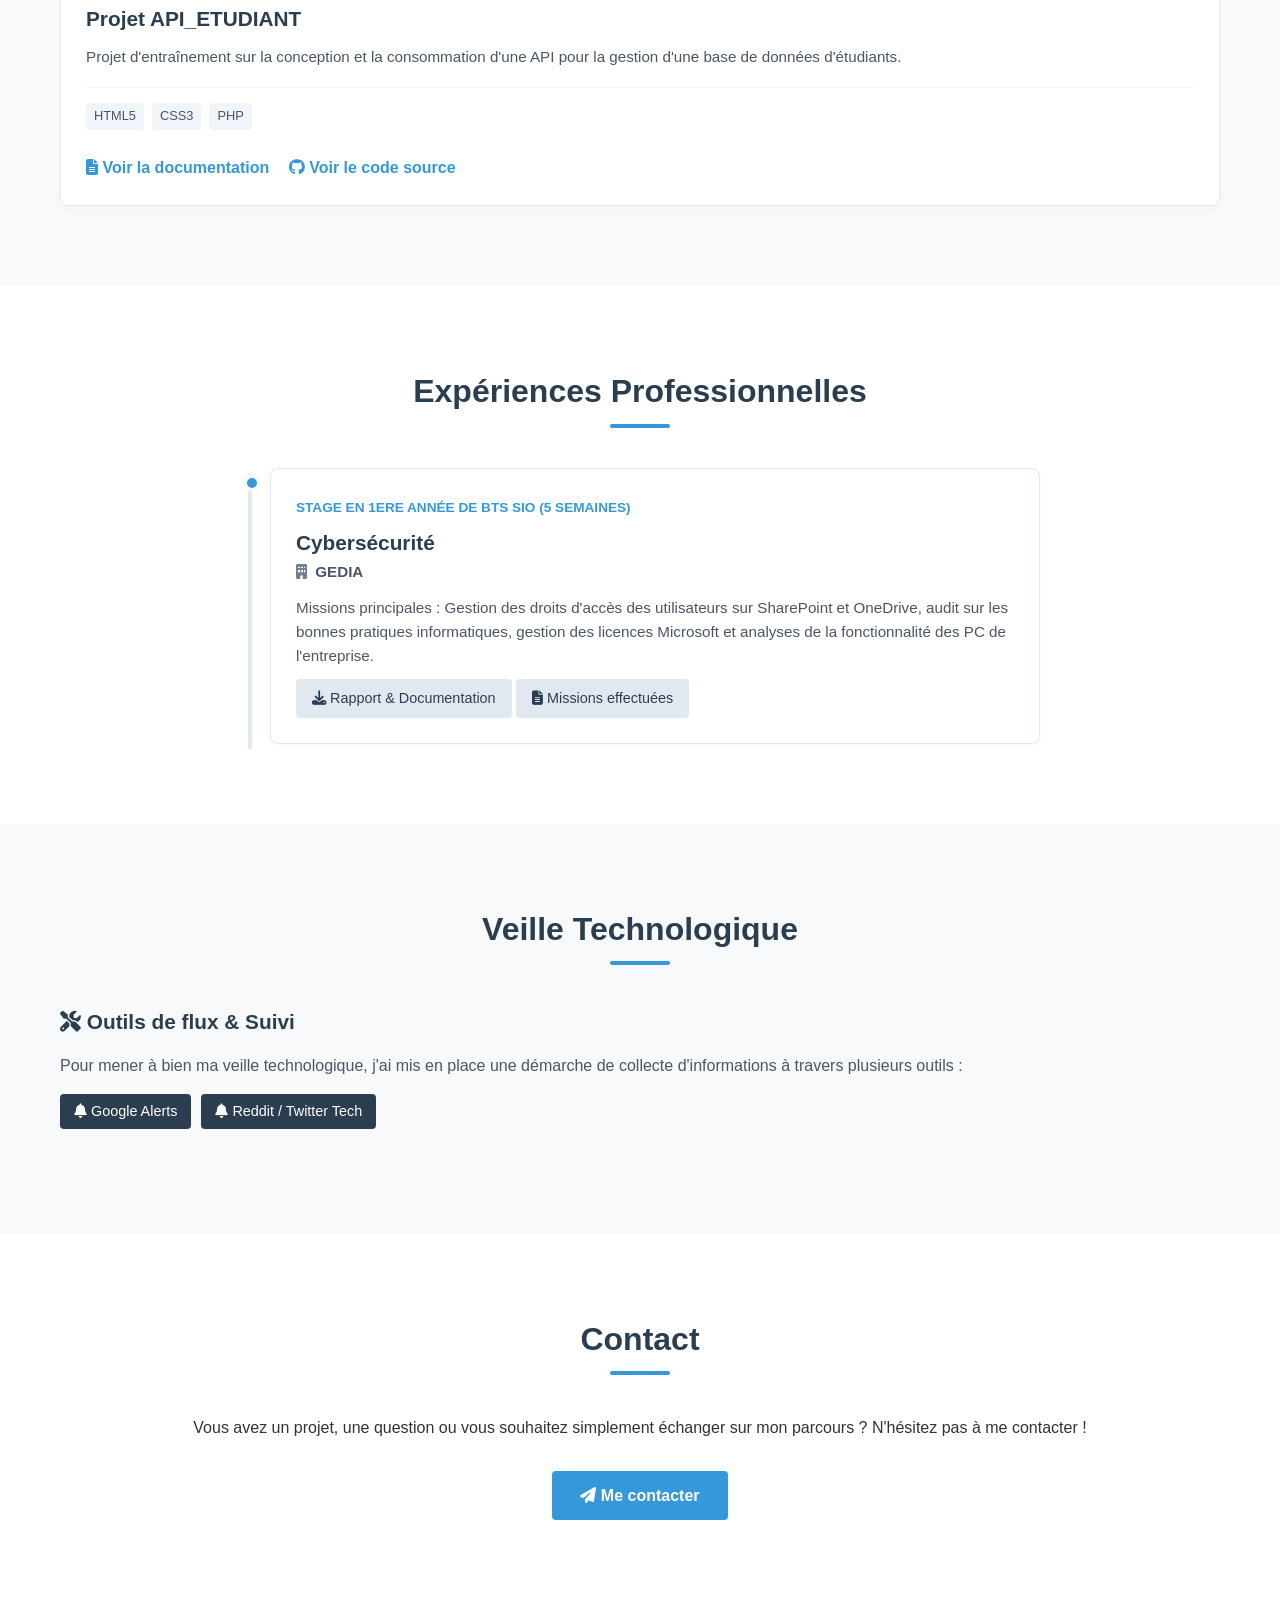
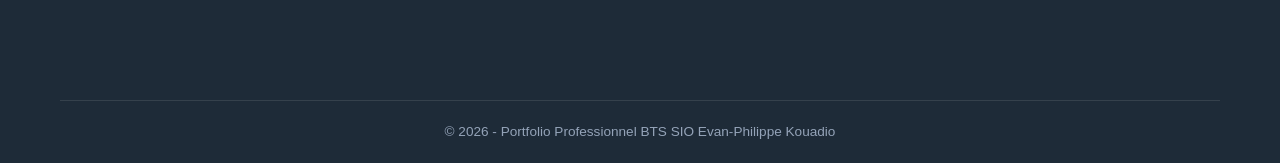
==== commit cc6eec2a: "photo type shi" ====
--- a/index.html
+++ b/index.html
@@ -57,7 +57,7 @@
             <h2 class="section-title">Profil de l'Étudiant</h2>
             <div class="profil-grid">
                 <div class="profil-photo">
-                    <img src="ma-photo.jpg" alt="Photo de Evan-Philippe" class="profile-pic-main">
+                    <img src="Images pf/image pro.jpeg" alt="Photo de Evan-Philippe" class="profile-pic-main">
                 </div>
                 <div class="profil-text">
                     <h3>Bonjour, je suis Evan-Philippe Kouadio</h3>
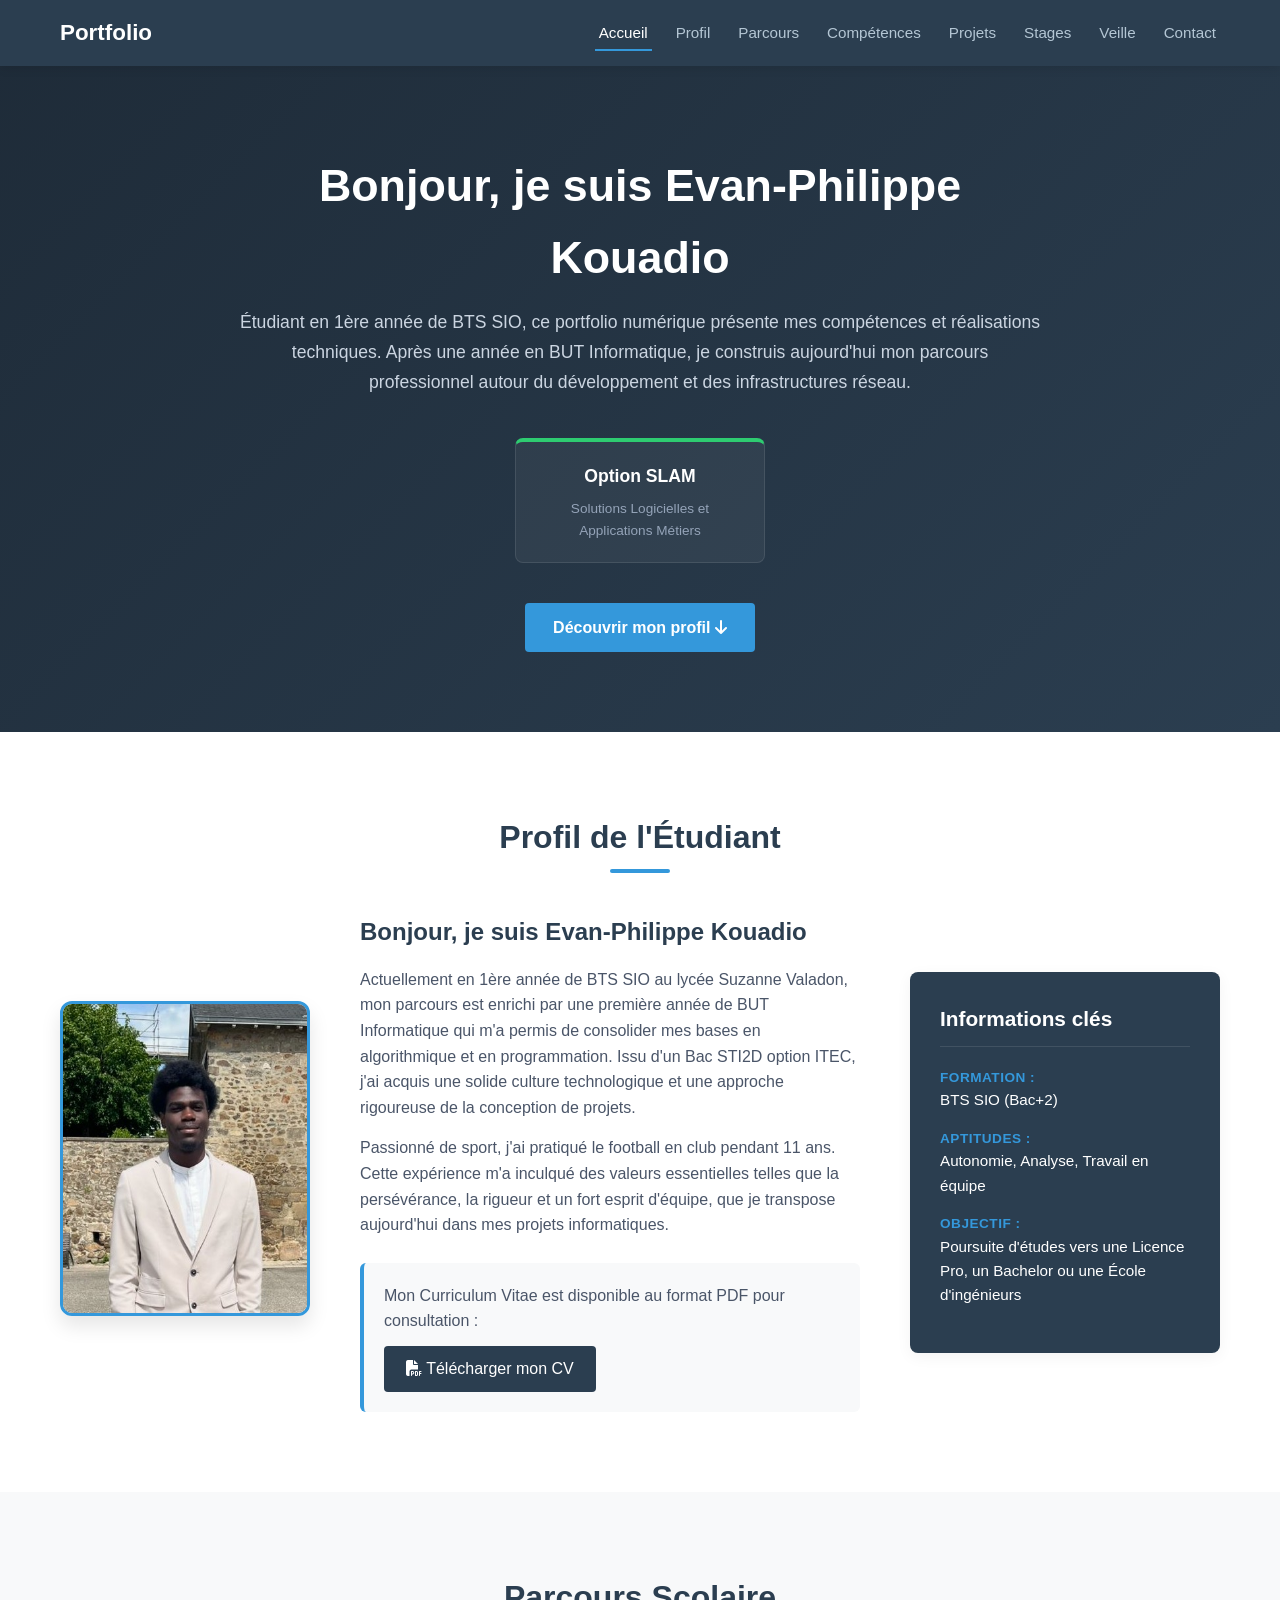
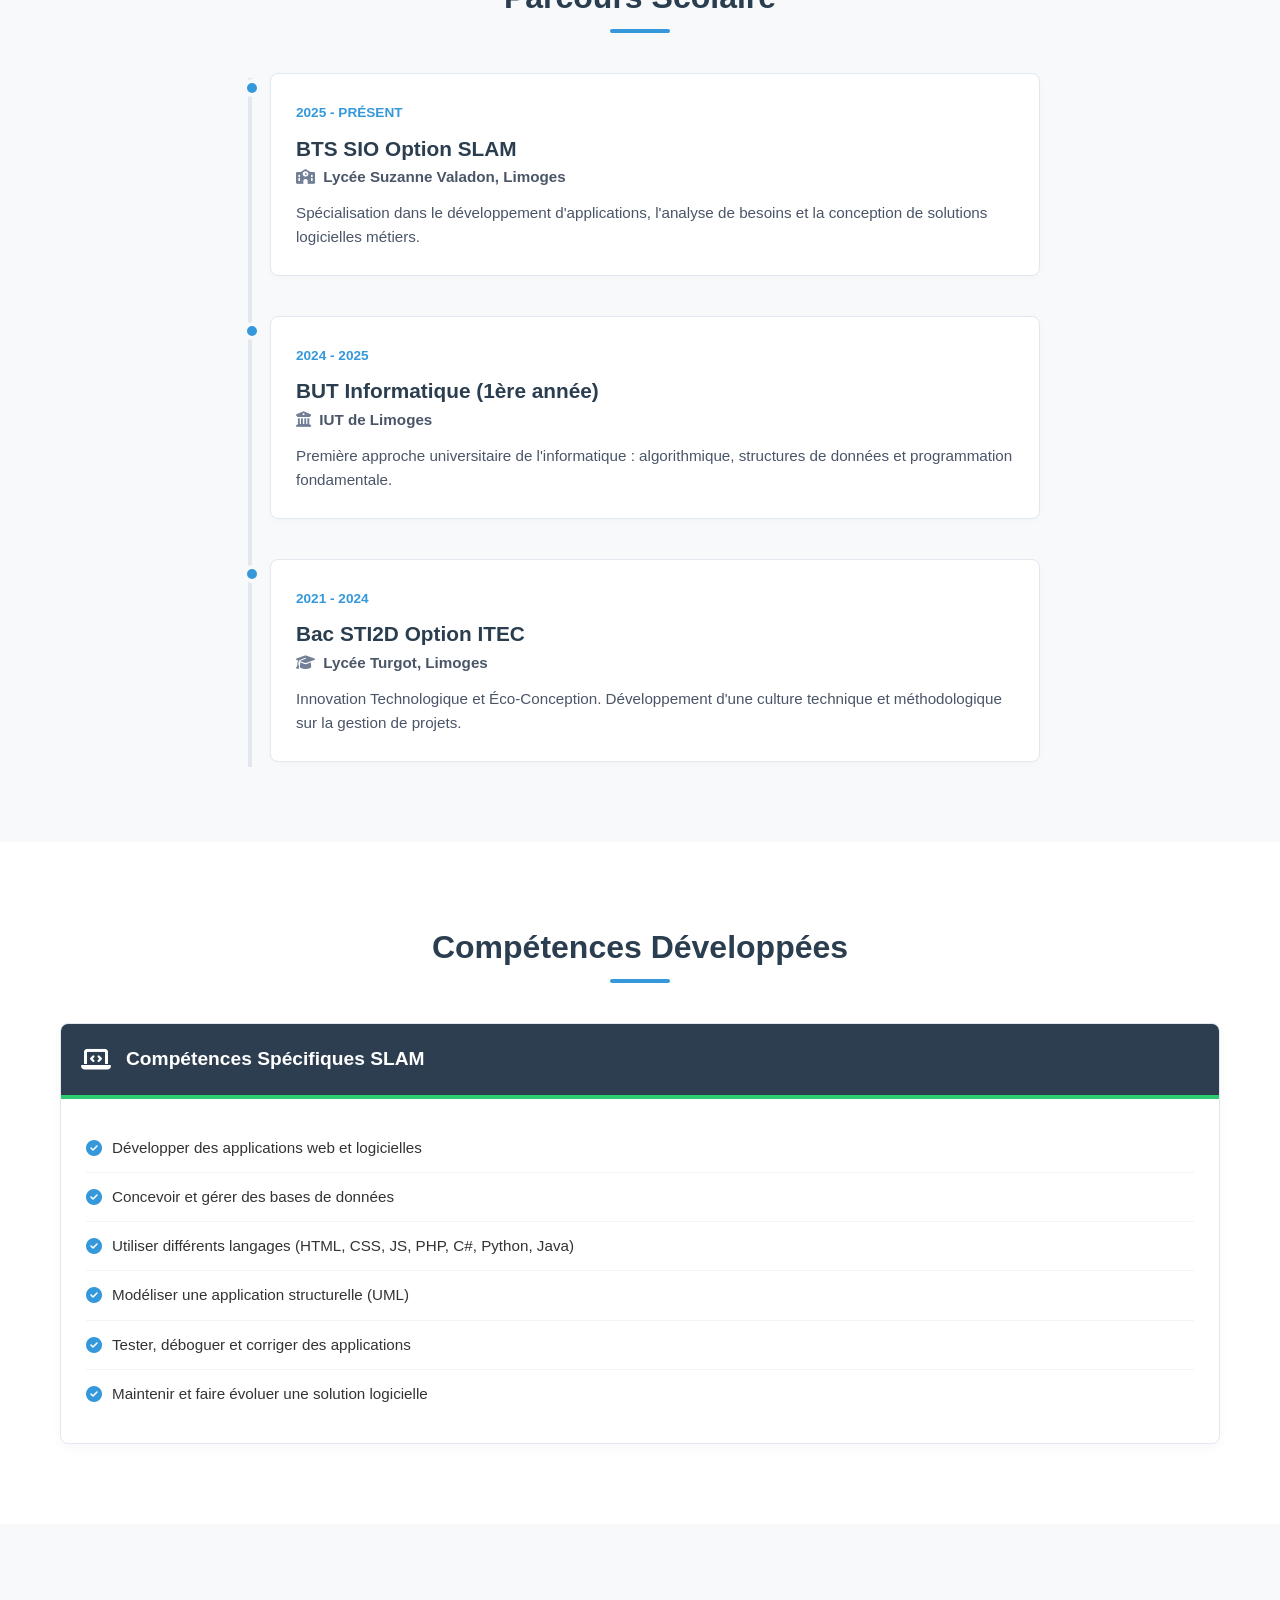
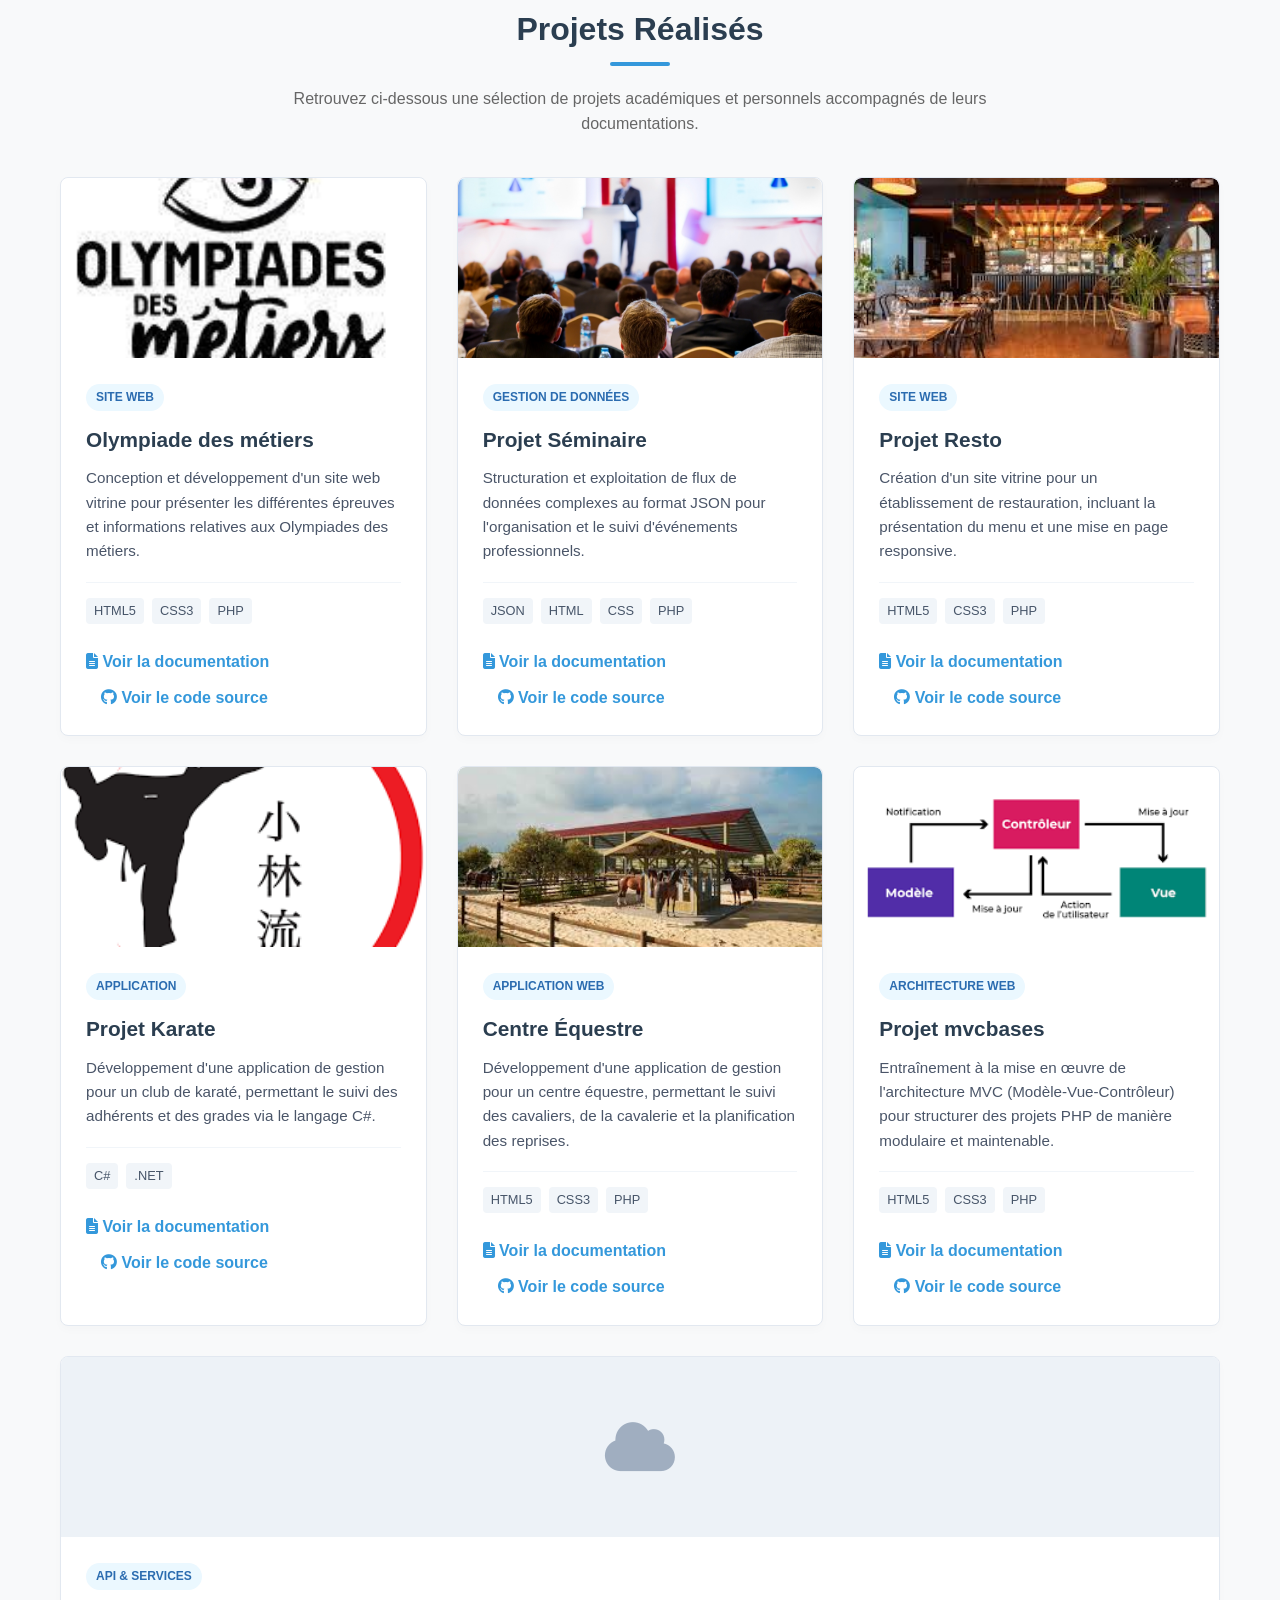
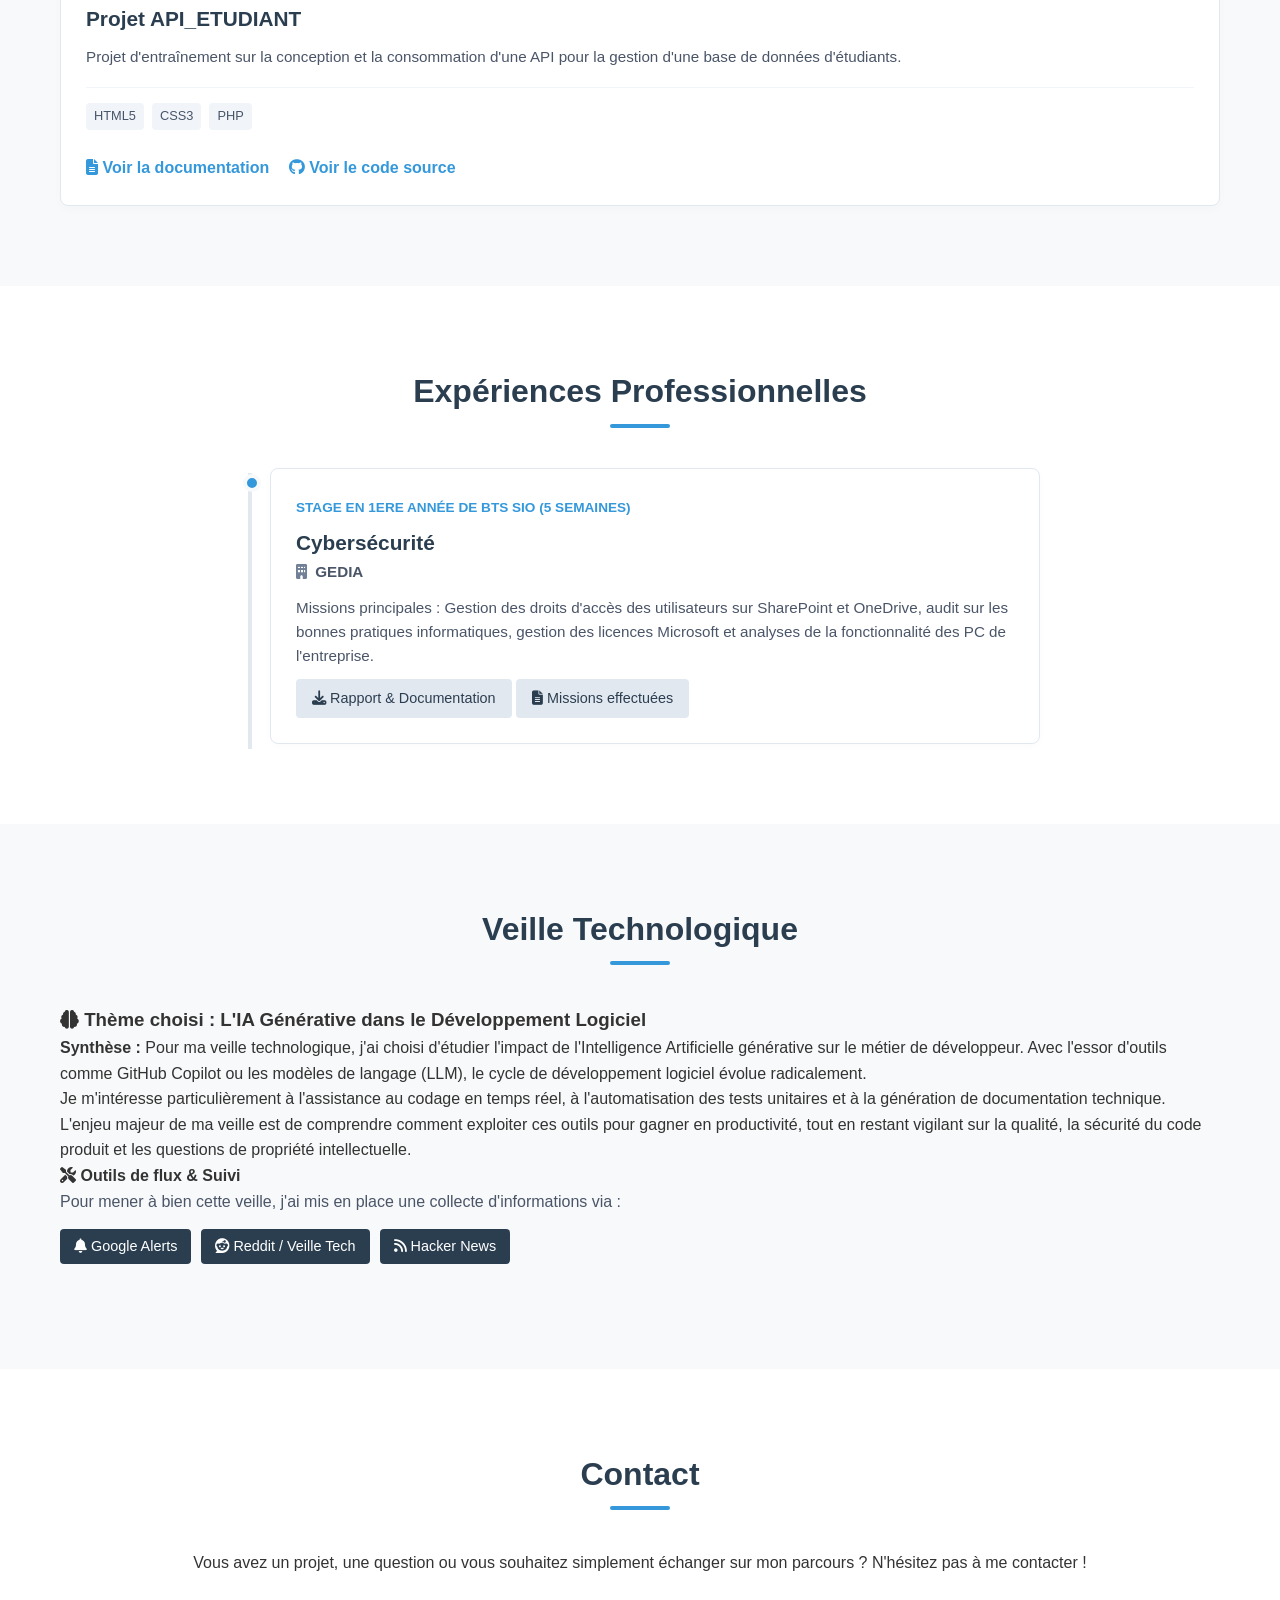
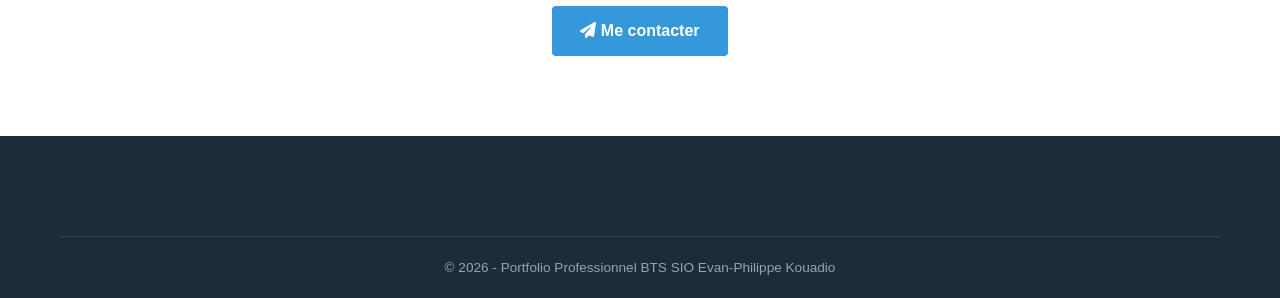
==== commit 3b9d3ee7: "maj veille synthese" ====
--- a/index.html
+++ b/index.html
@@ -301,15 +301,21 @@
         <div class="container">
             <h2 class="section-title">Veille Technologique</h2>
             
-            <div class="veille-grid">
-                <div class="veille-methods">
-                    <h3><i class="fas fa-tools"></i> Outils de flux & Suivi</h3>
-                    <p>Pour mener à bien ma veille technologique, j'ai mis en place une démarche de collecte d'informations à travers plusieurs outils :</p>
-                    <div class="tools-badges">
-                        <a href="https://www.google.com/alerts" class="badge" target="_blank" rel="noopener noreferrer"><i class="fas fa-bell"></i> Google Alerts</a>
-                        <a href="https://www.techtwitter.com/" class="badge" target="_blank" rel="noopener noreferrer"><i class="fas fa-bell"></i> Reddit / Twitter Tech</a>
-                    </div>
+            <div class="veille-content">
+                <div class="veille-theme">
+                    <h3><i class="fas fa-brain"></i> Thème choisi : L'IA Générative dans le Développement Logiciel</h3>
+                    <p><strong>Synthèse :</strong> Pour ma veille technologique, j'ai choisi d'étudier l'impact de l'Intelligence Artificielle générative sur le métier de développeur. Avec l'essor d'outils comme GitHub Copilot ou les modèles de langage (LLM), le cycle de développement logiciel évolue radicalement.</p>
+                    <p>Je m'intéresse particulièrement à l'assistance au codage en temps réel, à l'automatisation des tests unitaires et à la génération de documentation technique. L'enjeu majeur de ma veille est de comprendre comment exploiter ces outils pour gagner en productivité, tout en restant vigilant sur la qualité, la sécurité du code produit et les questions de propriété intellectuelle.</p>
                     
+                    <div class="veille-methods">
+                        <h4><i class="fas fa-tools"></i> Outils de flux & Suivi</h4>
+                        <p>Pour mener à bien cette veille, j'ai mis en place une collecte d'informations via :</p>
+                        <div class="tools-badges">
+                            <a href="https://www.google.com/alerts" class="badge" target="_blank" rel="noopener noreferrer"><i class="fas fa-bell"></i> Google Alerts</a>
+                            <a href="https://reddit.com/r/programming" class="badge" target="_blank" rel="noopener noreferrer"><i class="fab fa-reddit"></i> Reddit / Veille Tech</a>
+                            <a href="https://news.ycombinator.com/" class="badge" target="_blank" rel="noopener noreferrer"><i class="fas fa-rss"></i> Hacker News</a>
+                        </div>
+                    </div>
                 </div>
             </div>
         </div>
@@ -320,7 +326,7 @@
         <div class="container text-center">
             <h2 class="section-title">Contact</h2>
             <p>Vous avez un projet, une question ou vous souhaitez simplement échanger sur mon parcours ? N'hésitez pas à me contacter !</p>
-            <div style="margin-top: 30px;">
+            <div class="contact-action">
                 <a href="mailto:evankouadio95@gmail.com" class="btn-primary"><i class="fas fa-paper-plane"></i> Me contacter</a>
             </div>
         </div>
--- a/style.css
+++ b/style.css
@@ -598,6 +598,7 @@
     display: flex;
     gap: 10px;
     flex-wrap: wrap;
+    margin-top: 15px;
     margin-bottom: 25px;
 }
 
@@ -745,6 +746,11 @@
     background-color: var(--accent-color);
 }
 
+/* Section Contact */
+.contact-action {
+    margin-top: 30px;
+}
+
 .footer-conclusion {
     max-width: 800px;
     margin: 0 auto 40px auto;
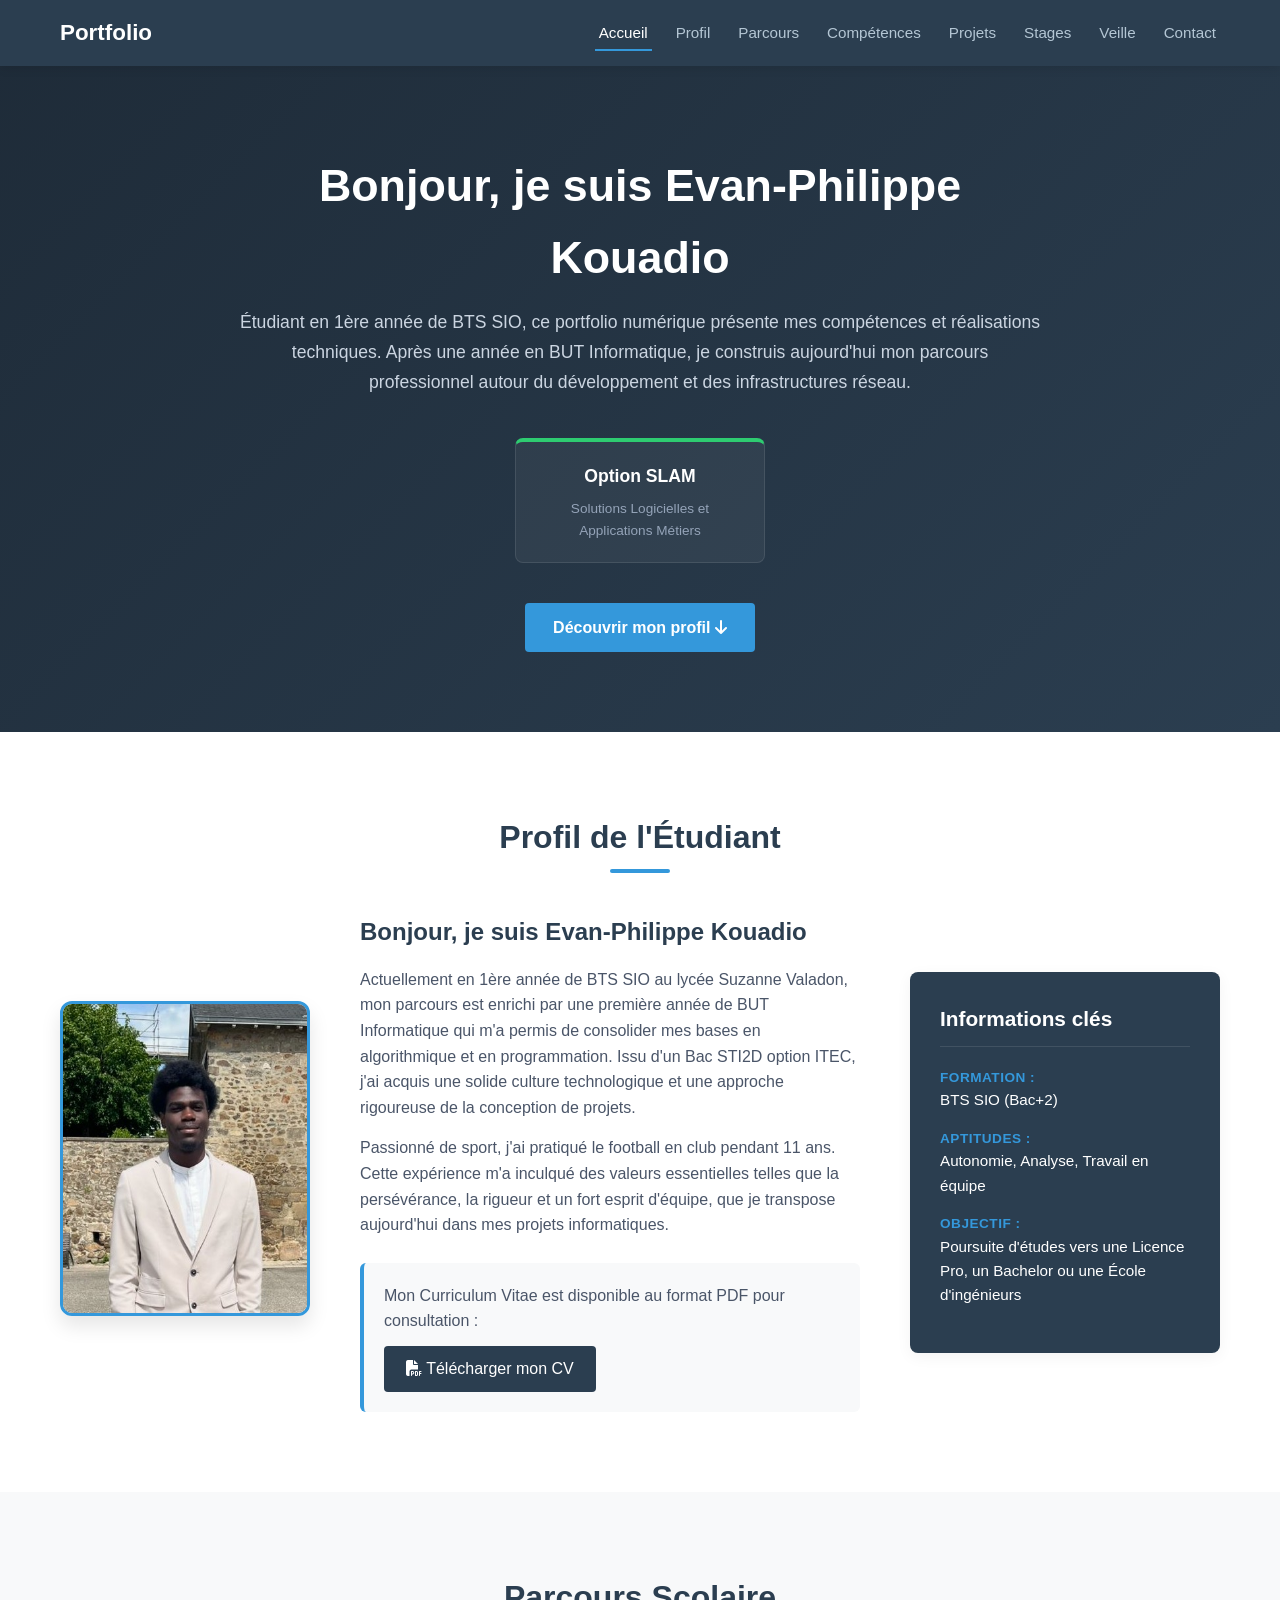
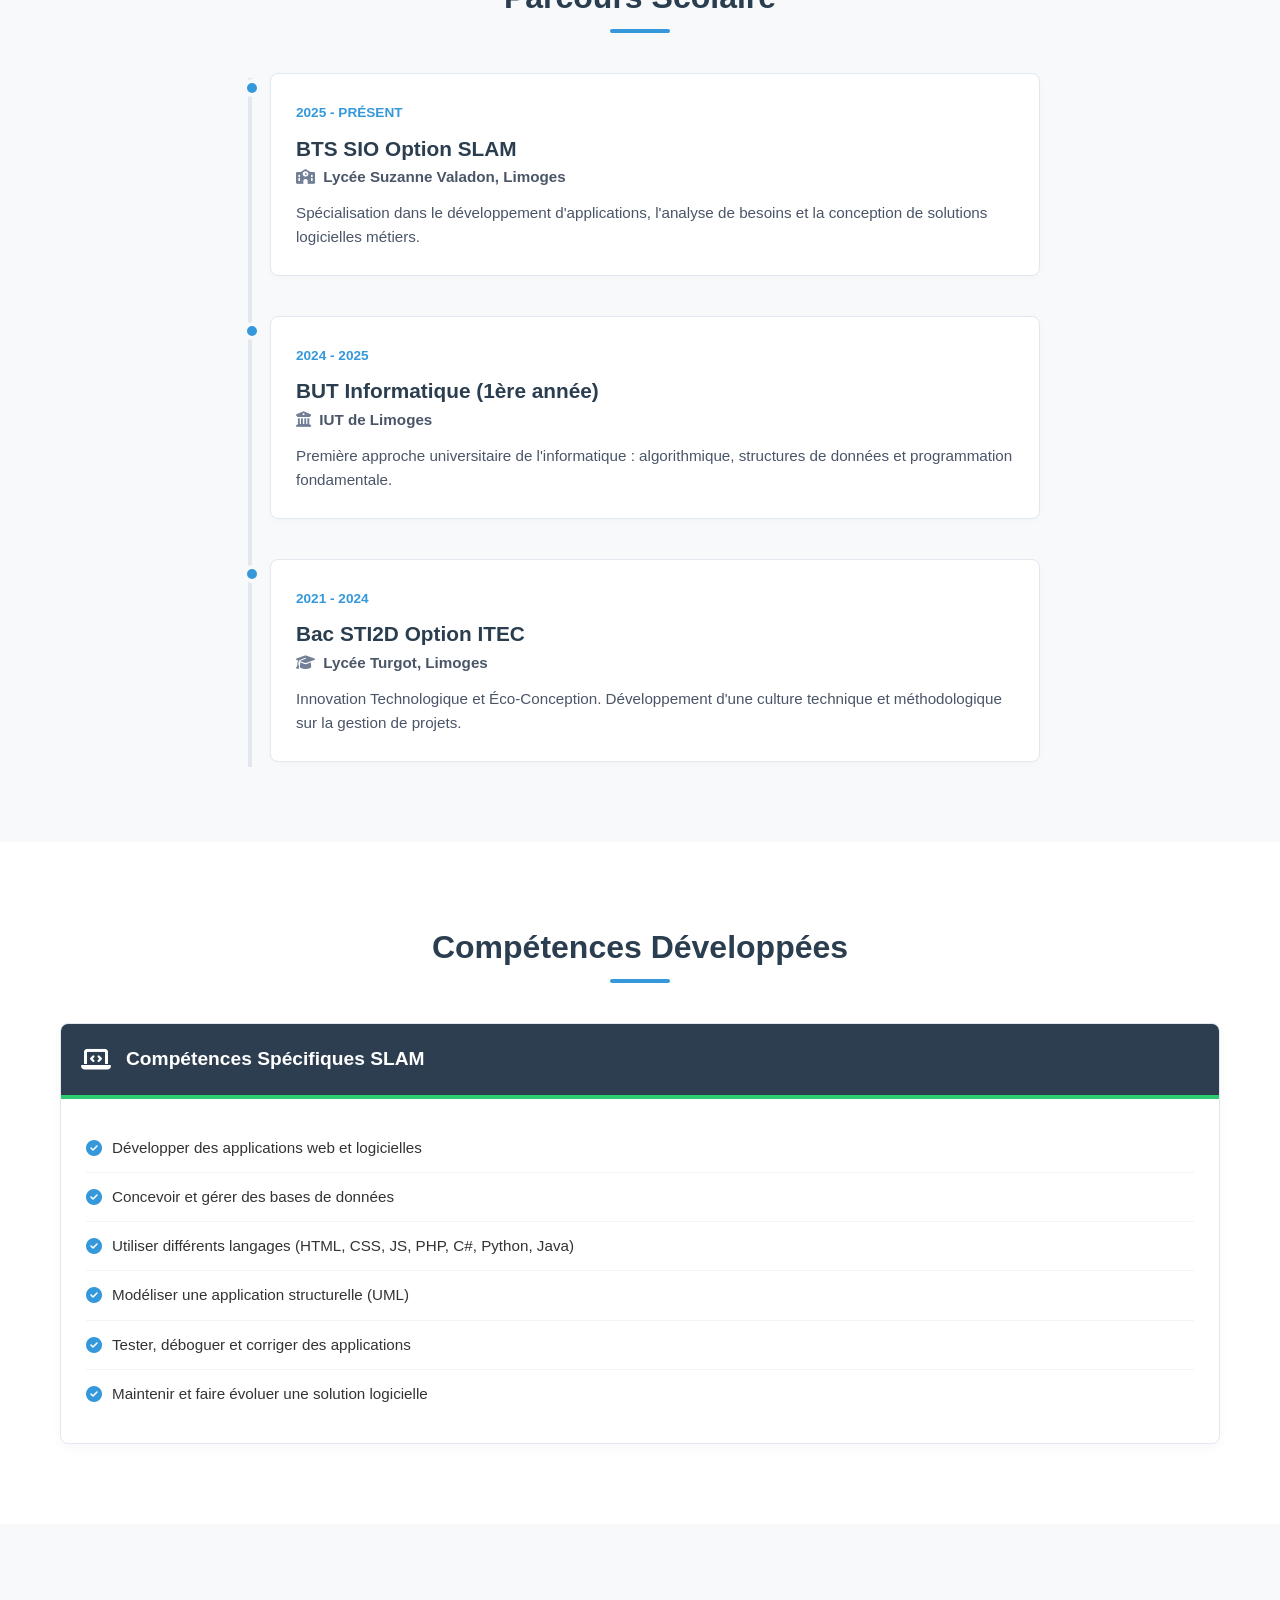
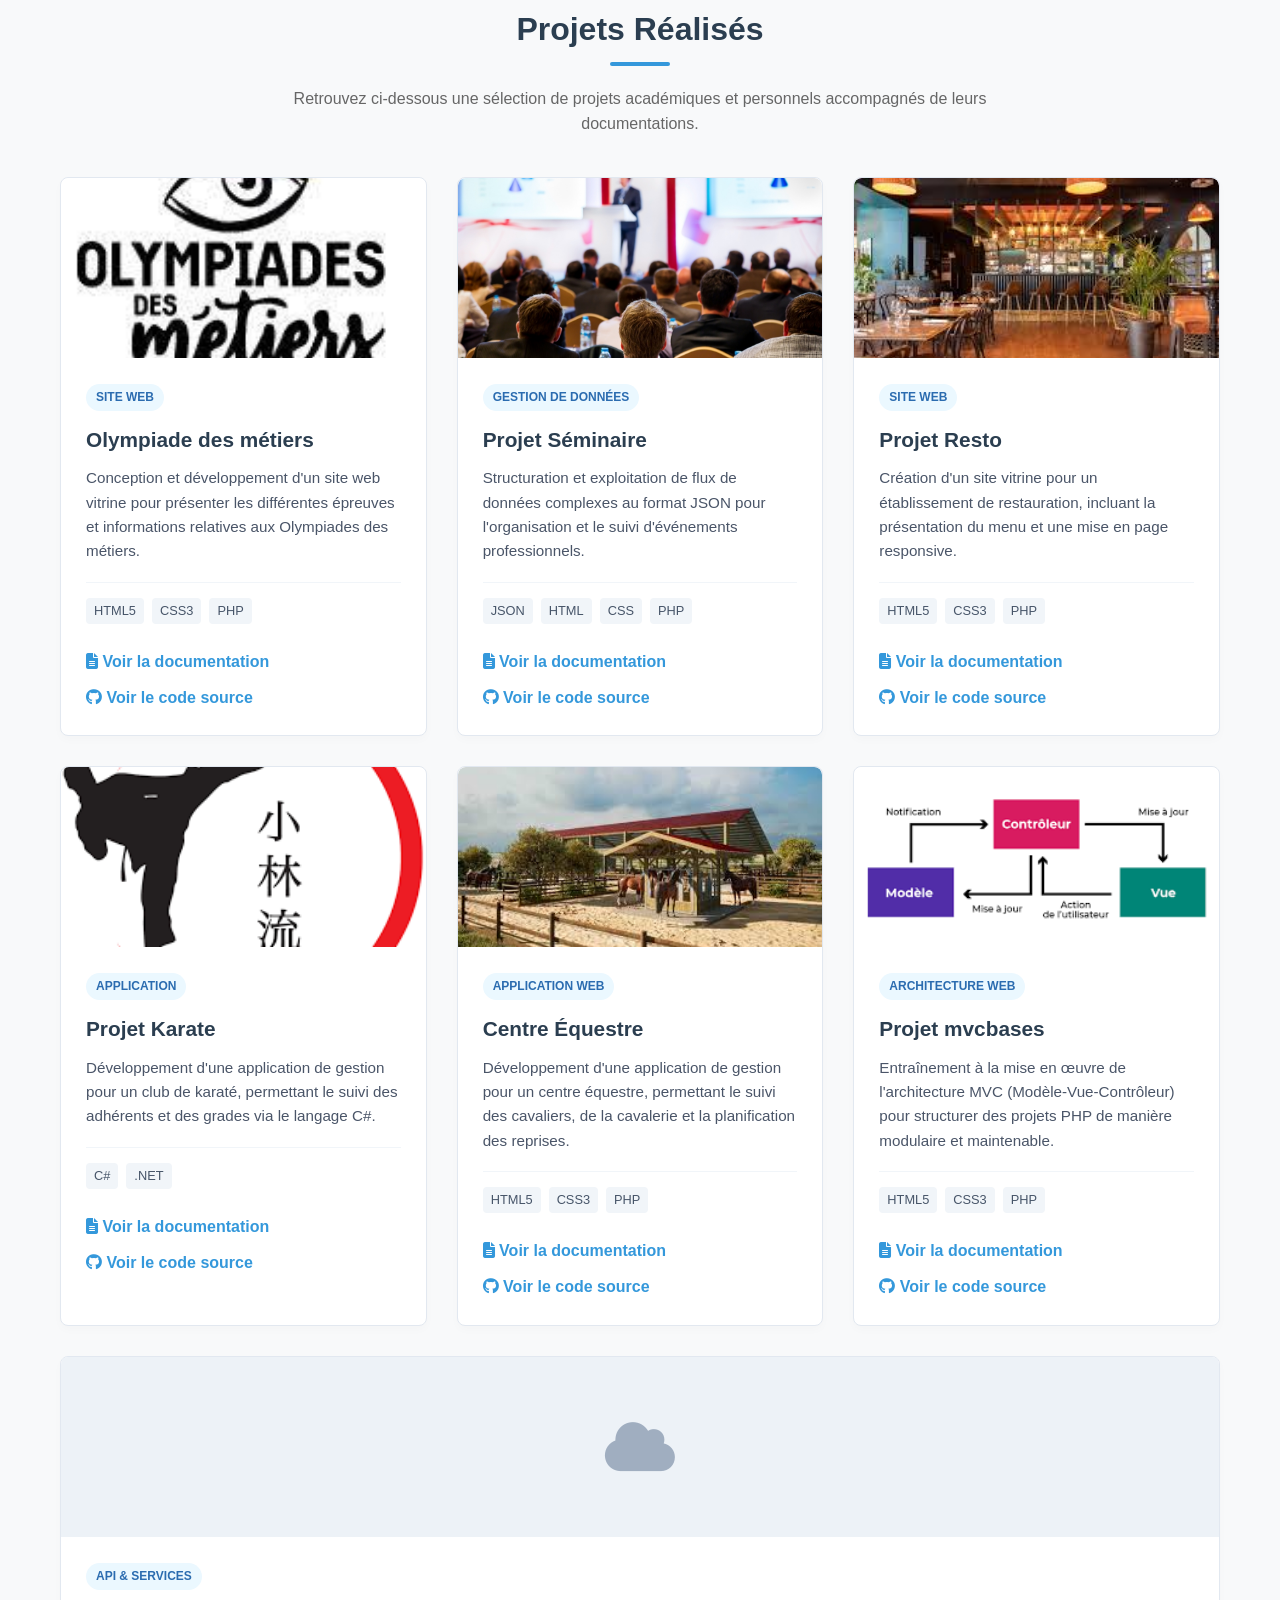
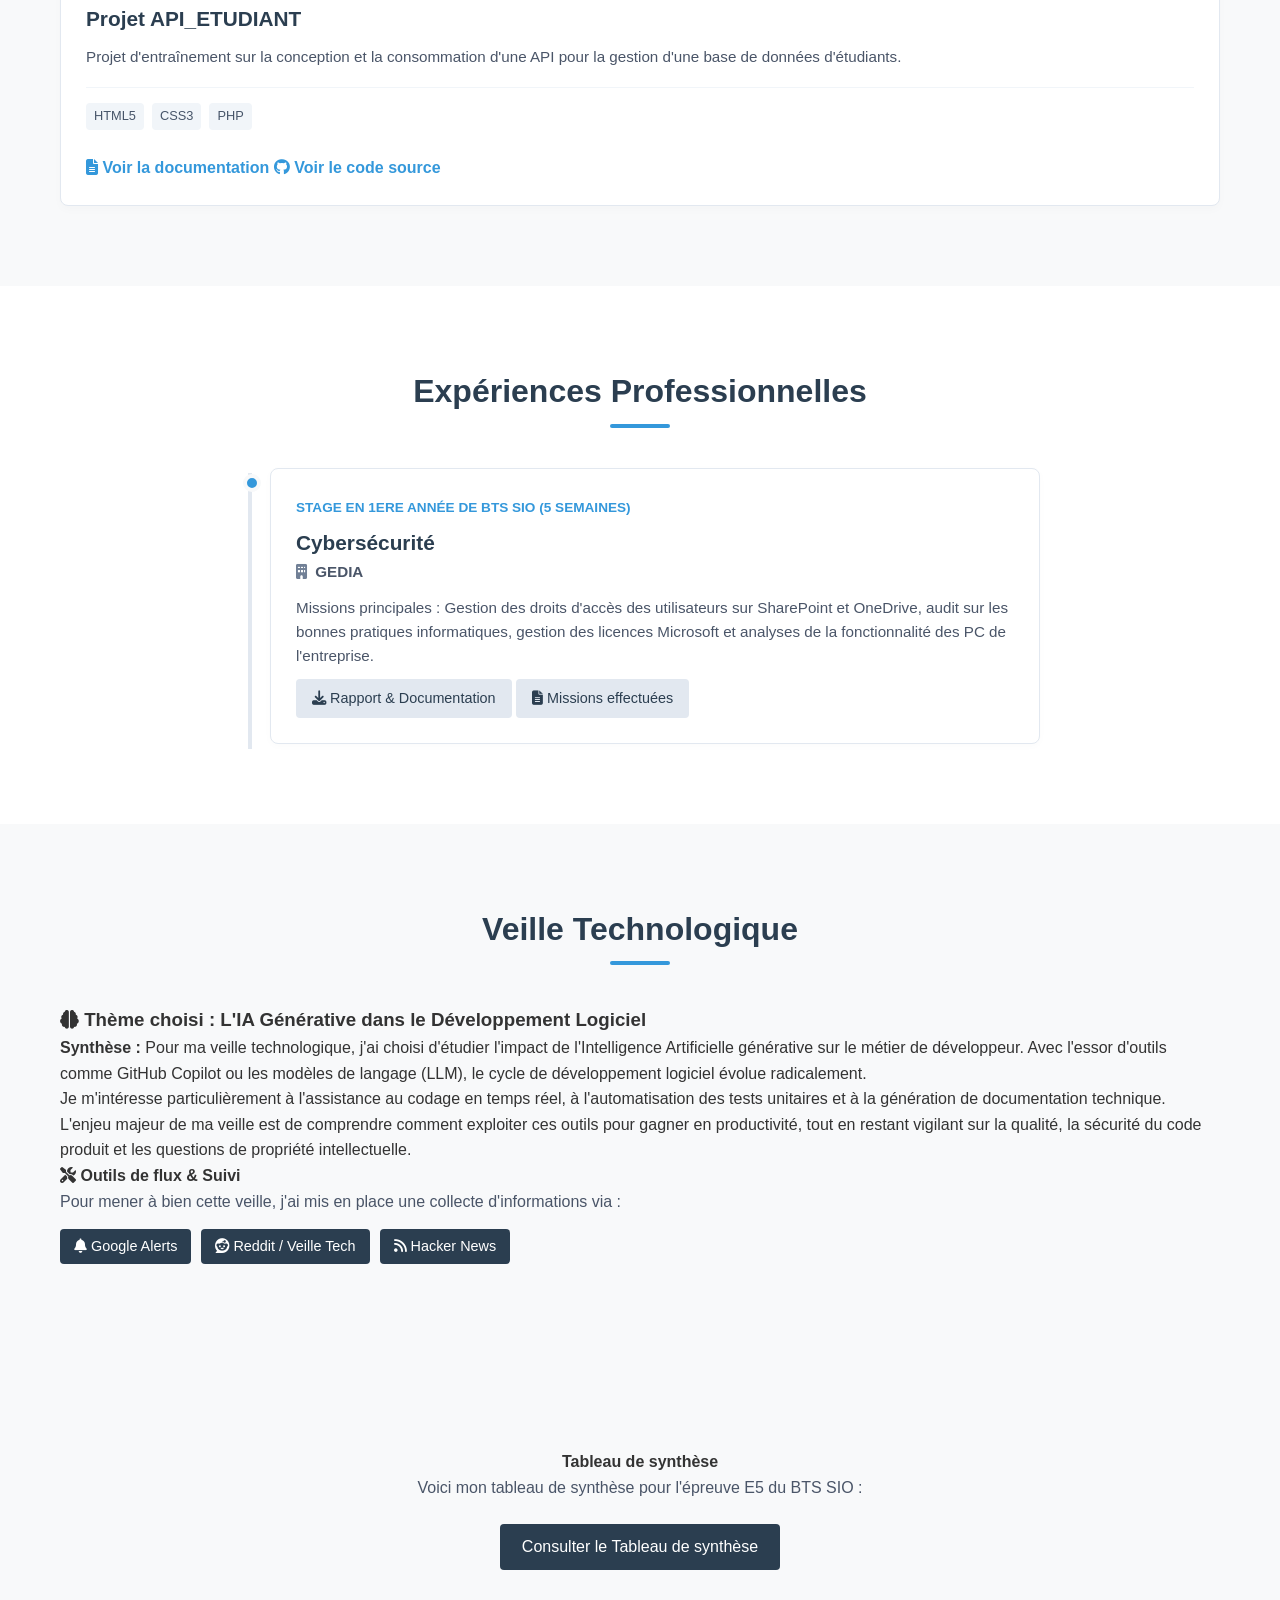
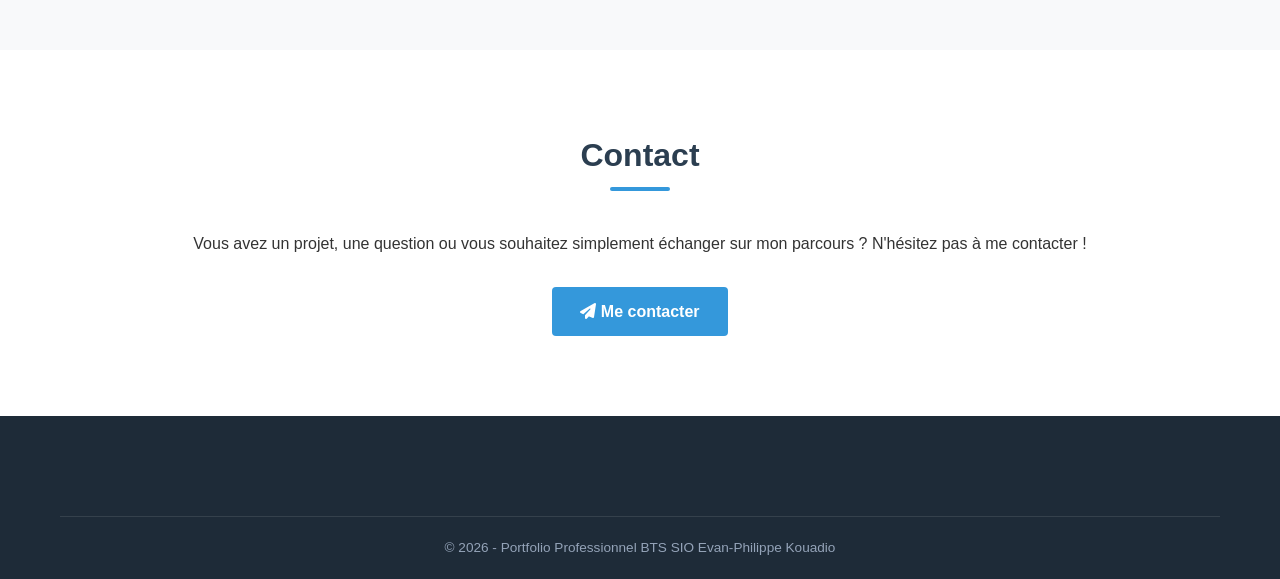
==== commit e82dd44c: "maj tab de synthèse" ====
--- a/index.html
+++ b/index.html
@@ -171,7 +171,7 @@
                             <span>HTML5</span><span>CSS3</span><span>PHP</span>
                         </div>
                         <a href="#" class="btn-text"><i class="fas fa-file-alt"></i> Voir la documentation</a>
-                        <a href="https://github.com/KOUADIOEvan/siteolympiades.git" class="btn-text" style="margin-left: 15px;"><i class="fab fa-github"></i> Voir le code source</a>
+                        <a href="https://github.com/KOUADIOEvan/siteolympiades.git" class="btn-text ml-15"><i class="fab fa-github"></i> Voir le code source</a>
                     </div>
                 </div>
                 <!-- Projet 3 -->
@@ -187,7 +187,7 @@
                             <span>JSON</span><span>HTML</span><span>CSS</span><span>PHP</span>
                         </div>
                         <a href="#" class="btn-text"><i class="fas fa-file-alt"></i> Voir la documentation</a>
-                        <a href="https://github.com/KOUADIOEvan/seminaire.git" class="btn-text" style="margin-left: 15px;"><i class="fab fa-github"></i> Voir le code source</a>
+                        <a href="https://github.com/KOUADIOEvan/seminaire.git" class="btn-text ml-15"><i class="fab fa-github"></i> Voir le code source</a>
                     </div>
                 </div>
                 <!-- Projet 4 -->
@@ -203,7 +203,7 @@
                             <span>HTML5</span><span>CSS3</span><span>PHP</span>
                         </div>
                         <a href="#" class="btn-text"><i class="fas fa-file-alt"></i> Voir la documentation</a>
-                        <a href="https://github.com/KOUADIOEvan/resto.git" class="btn-text" style="margin-left: 15px;"><i class="fab fa-github"></i> Voir le code source</a>
+                        <a href="https://github.com/KOUADIOEvan/resto.git" class="btn-text ml-15"><i class="fab fa-github"></i> Voir le code source</a>
                     </div>
                 </div>
                 <!-- Projet 5 -->
@@ -219,7 +219,7 @@
                             <span>C#</span><span>.NET</span>
                         </div>
                         <a href="#" class="btn-text"><i class="fas fa-file-alt"></i> Voir la documentation</a>
-                        <a href="https://github.com/KOUADIOEvan/Karate.git" class="btn-text" style="margin-left: 15px;"><i class="fab fa-github"></i> Voir le code source</a>
+                        <a href="https://github.com/KOUADIOEvan/Karate.git" class="btn-text ml-15"><i class="fab fa-github"></i> Voir le code source</a>
                     </div>
                 </div>
                 <!-- Projet 6 -->
@@ -235,7 +235,7 @@
                             <span>HTML5</span><span>CSS3</span><span>PHP</span>
                         </div>
                         <a href="#" class="btn-text"><i class="fas fa-file-alt"></i> Voir la documentation</a>
-                        <a href="https://github.com/KOUADIOEvan/cheval.git" class="btn-text" style="margin-left: 15px;"><i class="fab fa-github"></i> Voir le code source</a>
+                        <a href="https://github.com/KOUADIOEvan/cheval.git" class="btn-text ml-15"><i class="fab fa-github"></i> Voir le code source</a>
                     </div>
                 </div>
                 <!-- Projet 7 -->
@@ -251,7 +251,7 @@
                             <span>HTML5</span><span>CSS3</span><span>PHP</span>
                         </div>
                         <a href="#" class="btn-text"><i class="fas fa-file-alt"></i> Voir la documentation</a>
-                        <a href="https://github.com/KOUADIOEvan/ArchiMVC.git" class="btn-text" style="margin-left: 15px;"><i class="fab fa-github"></i> Voir le code source</a>
+                        <a href="https://github.com/KOUADIOEvan/ArchiMVC.git" class="btn-text ml-15"><i class="fab fa-github"></i> Voir le code source</a>
                     </div>
                 </div>
                 <!-- Projet 8 -->
@@ -267,7 +267,7 @@
                             <span>HTML5</span><span>CSS3</span><span>PHP</span>
                         </div>
                         <a href="#" class="btn-text"><i class="fas fa-file-alt"></i> Voir la documentation</a>
-                        <a href="https://github.com/KOUADIOEvan/API.git" class="btn-text" style="margin-left: 15px;"><i class="fab fa-github"></i> Voir le code source</a>
+                        <a href="https://github.com/KOUADIOEvan/API.git" class="btn-text ml-15"><i class="fab fa-github"></i> Voir le code source</a>
                     </div>
                 </div>
             </div>
@@ -321,6 +321,18 @@
         </div>
     </section>
 
+    <section id="Document" class="section-padding bg-alt">
+        <div class="container text-center">
+            <div class="veille-methods no-border">
+                <h4>Tableau de synthèse</h4>
+                <p>Voici mon tableau de synthèse pour l'épreuve E5 du BTS SIO :</p>
+                <div class="flex-center mt-4">
+                    <a href="Tableau%20de%20synthèse.xlsx" class="btn-secondary" target="_blank" rel="noopener noreferrer">Consulter le Tableau de synthèse</a>
+                </div>
+            </div>
+        </div>
+    </section>
+
     <!-- Section Contact -->
     <section id="contact" class="section-padding">
         <div class="container text-center">
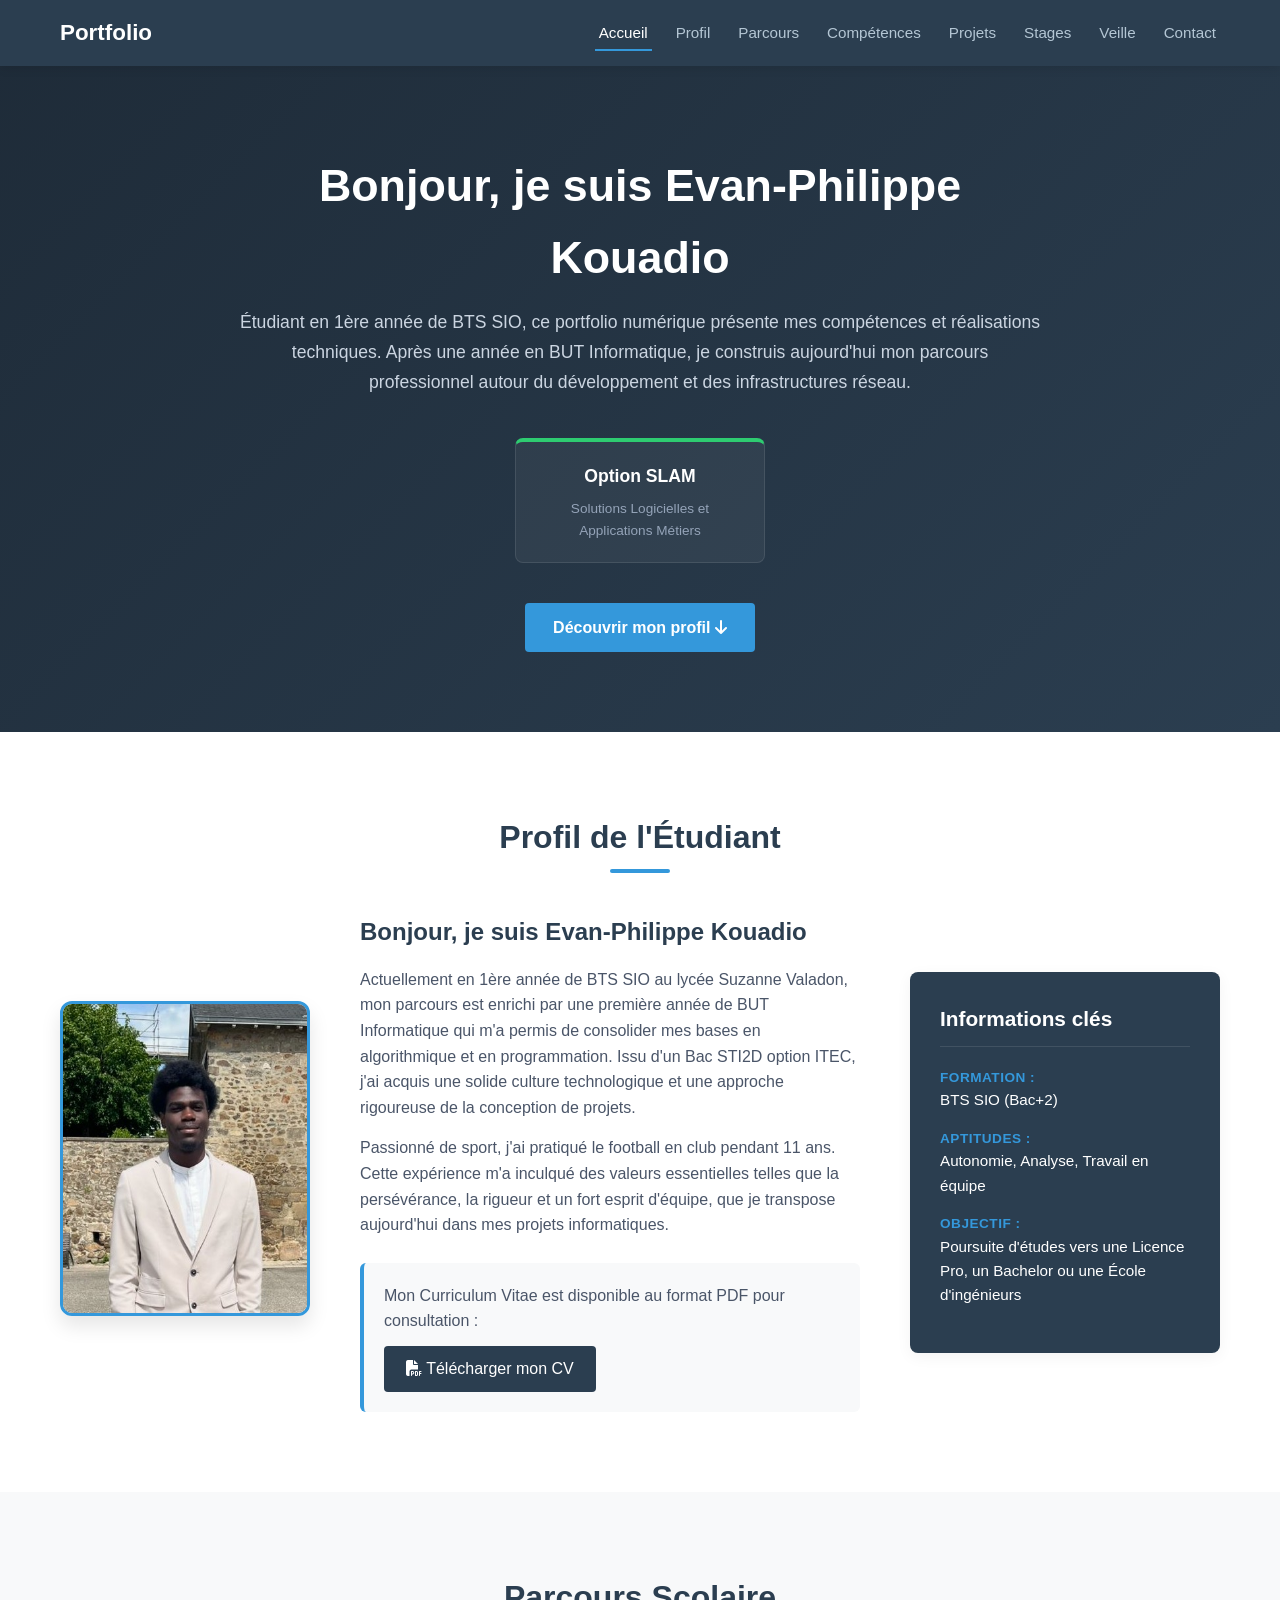
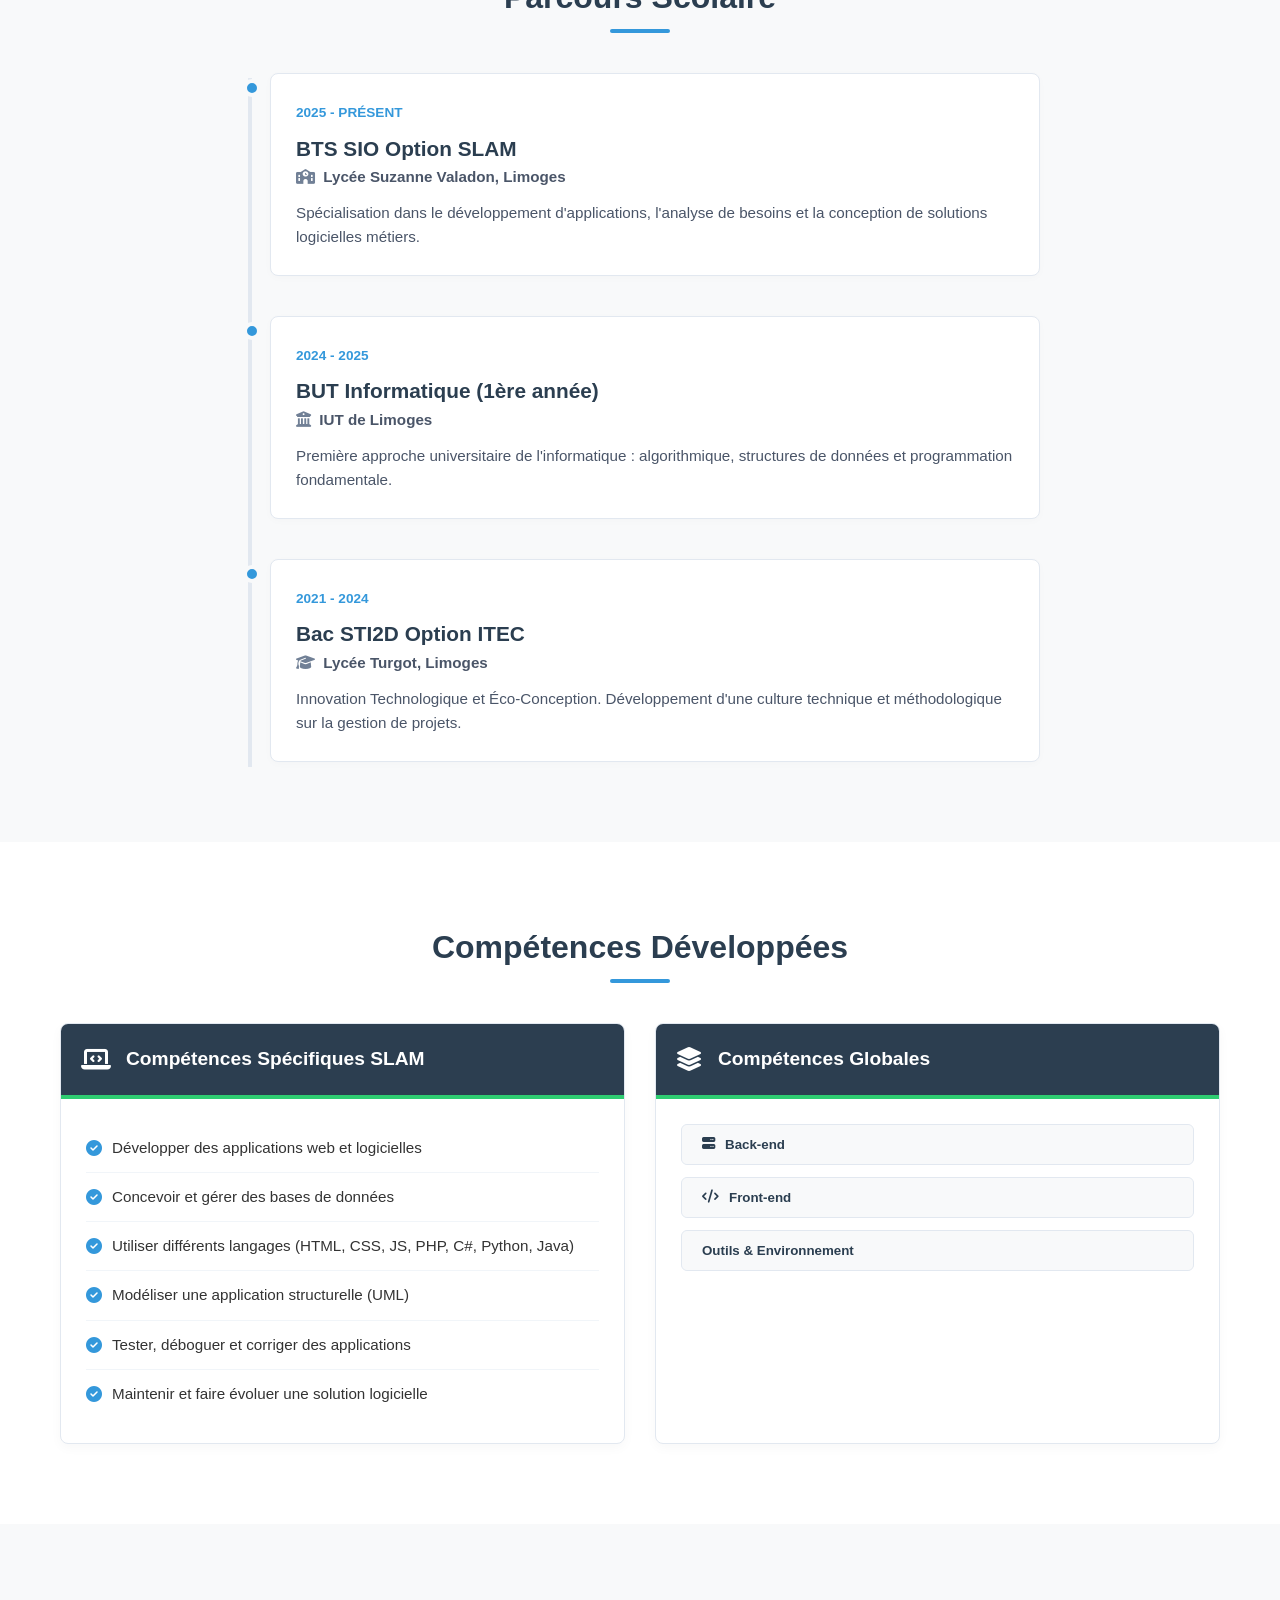
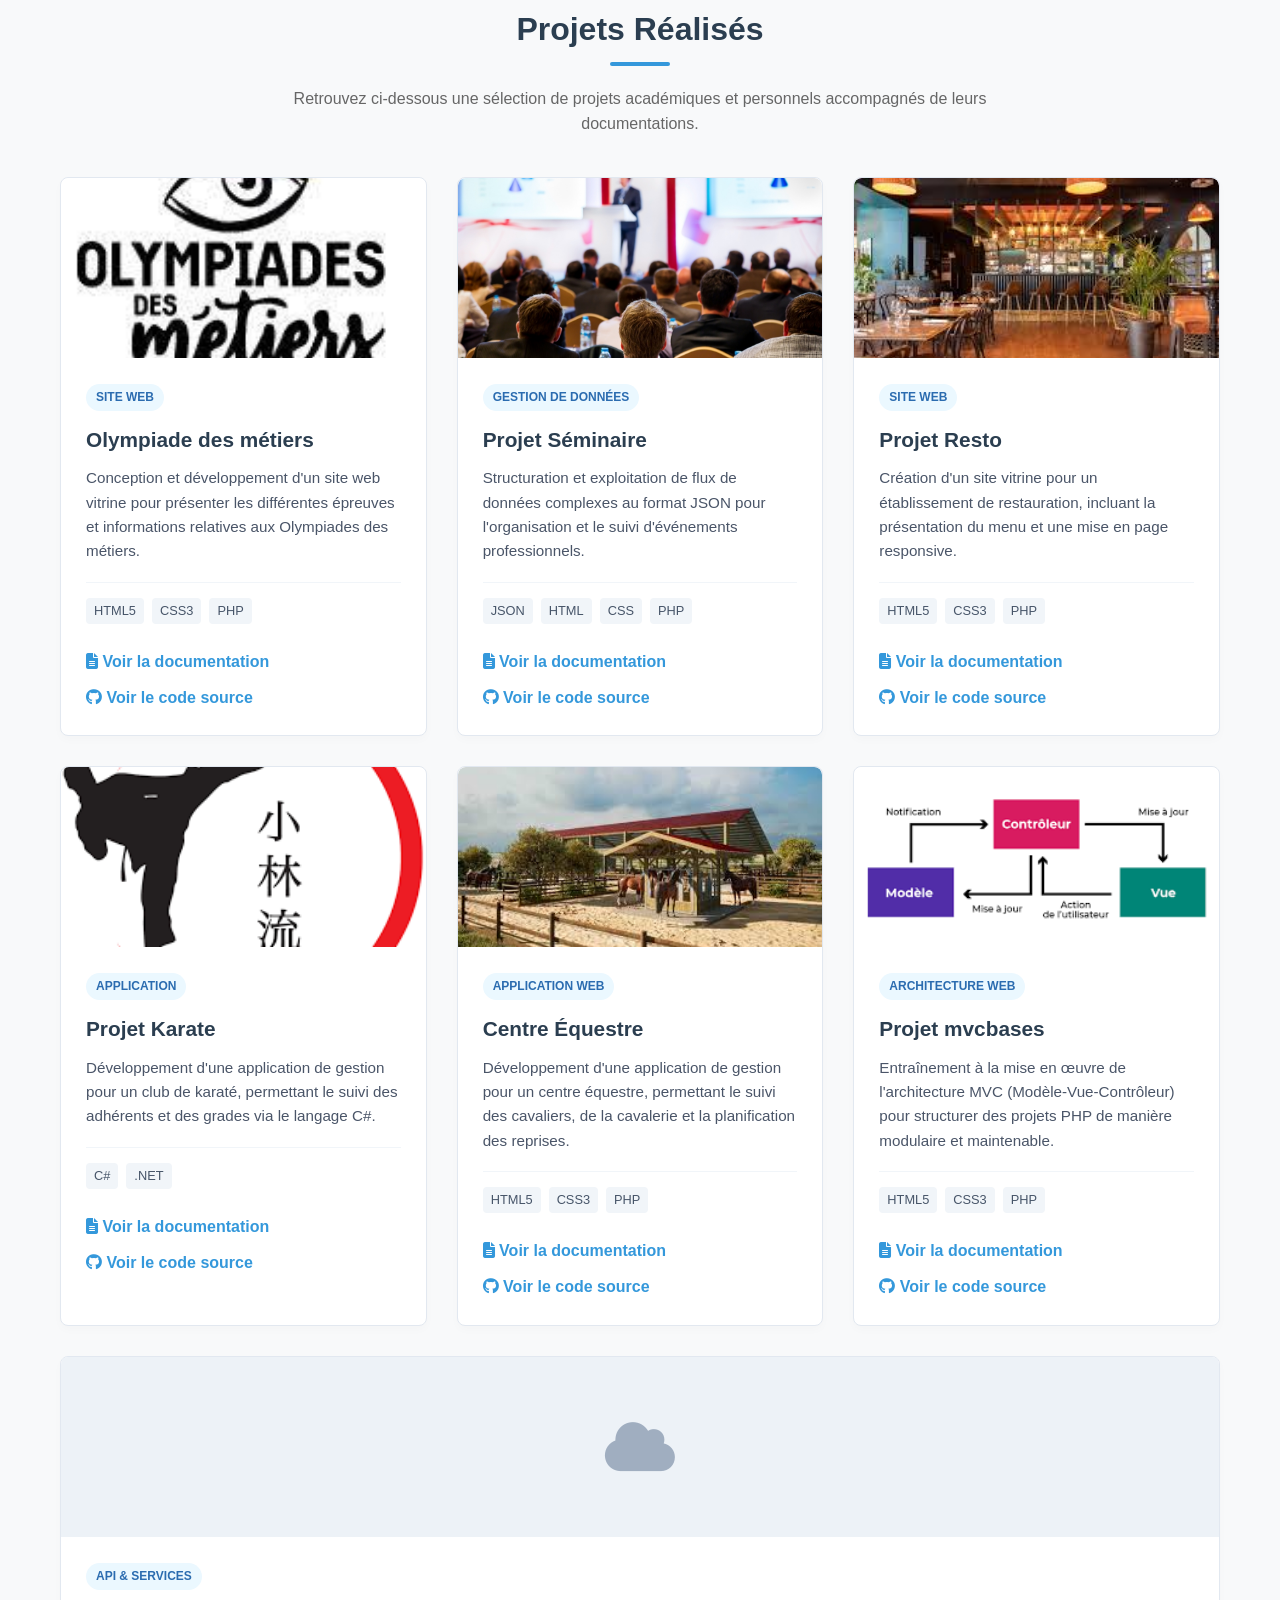
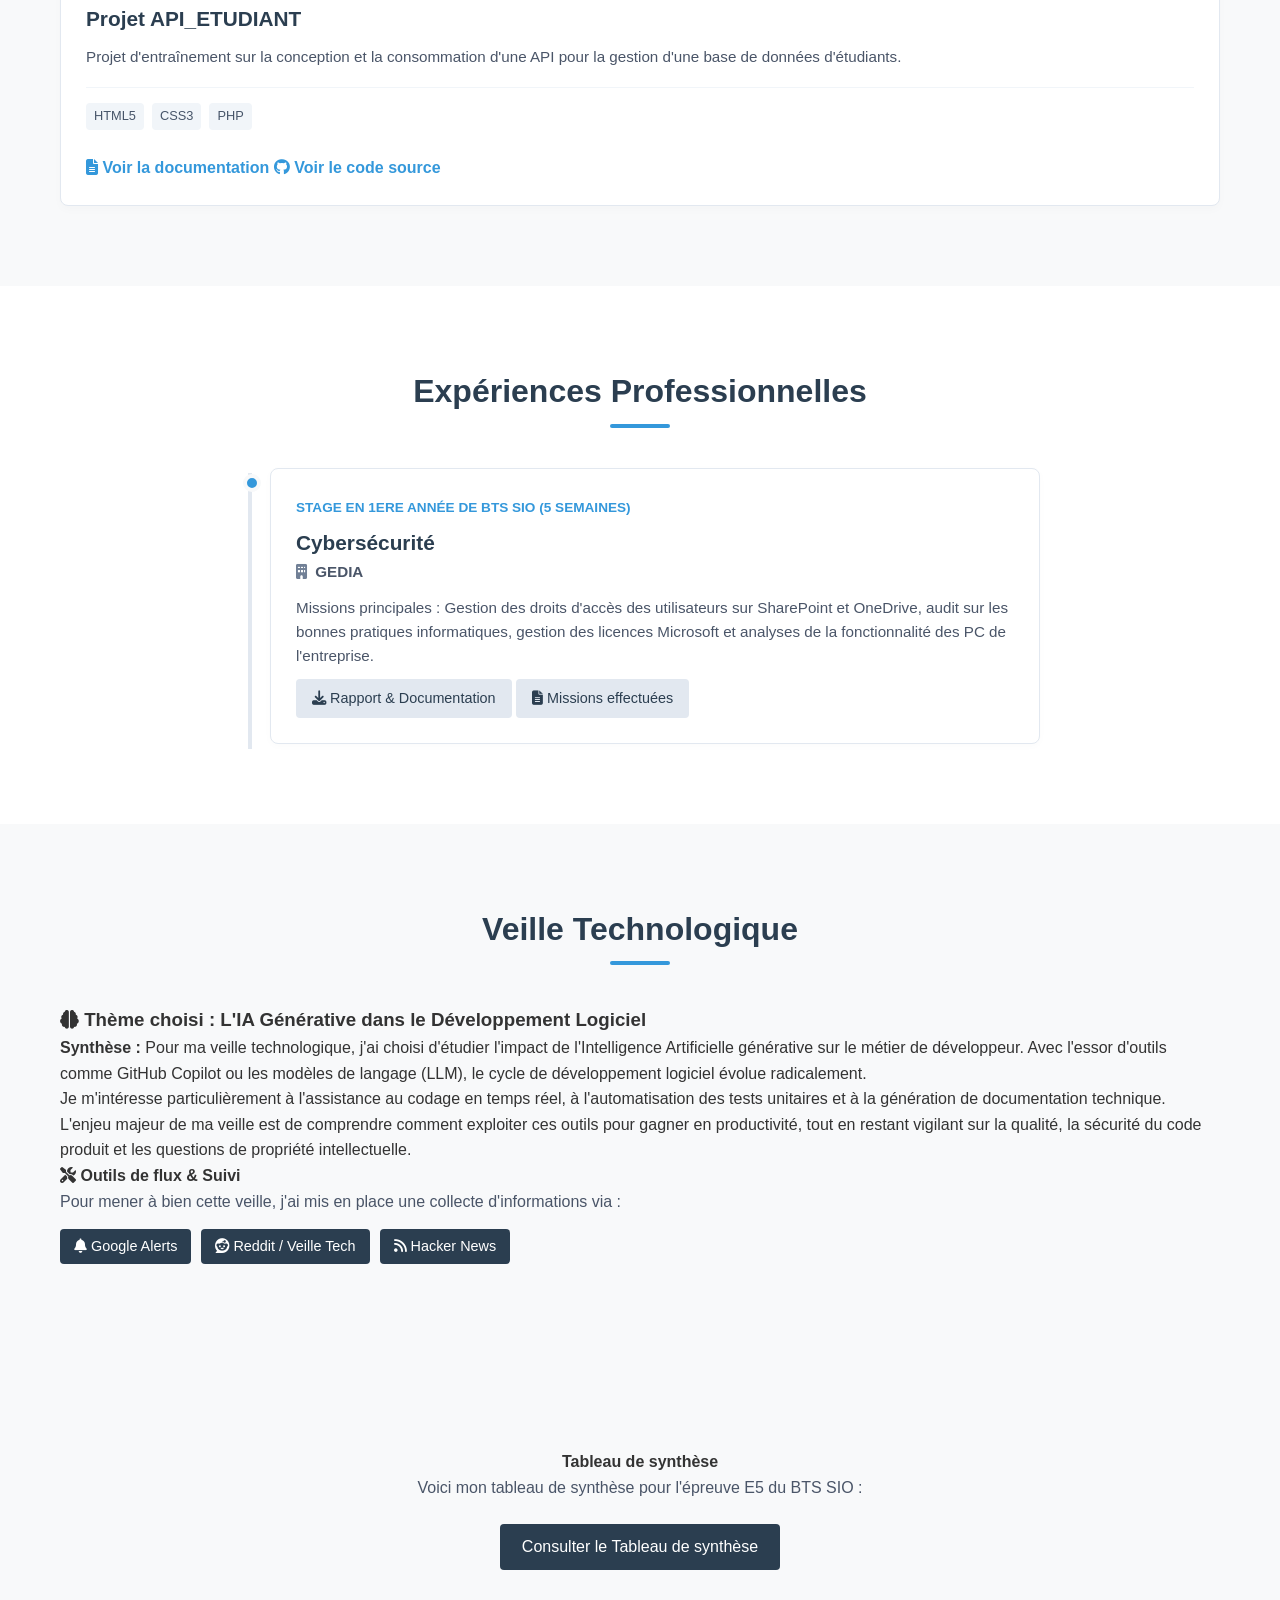
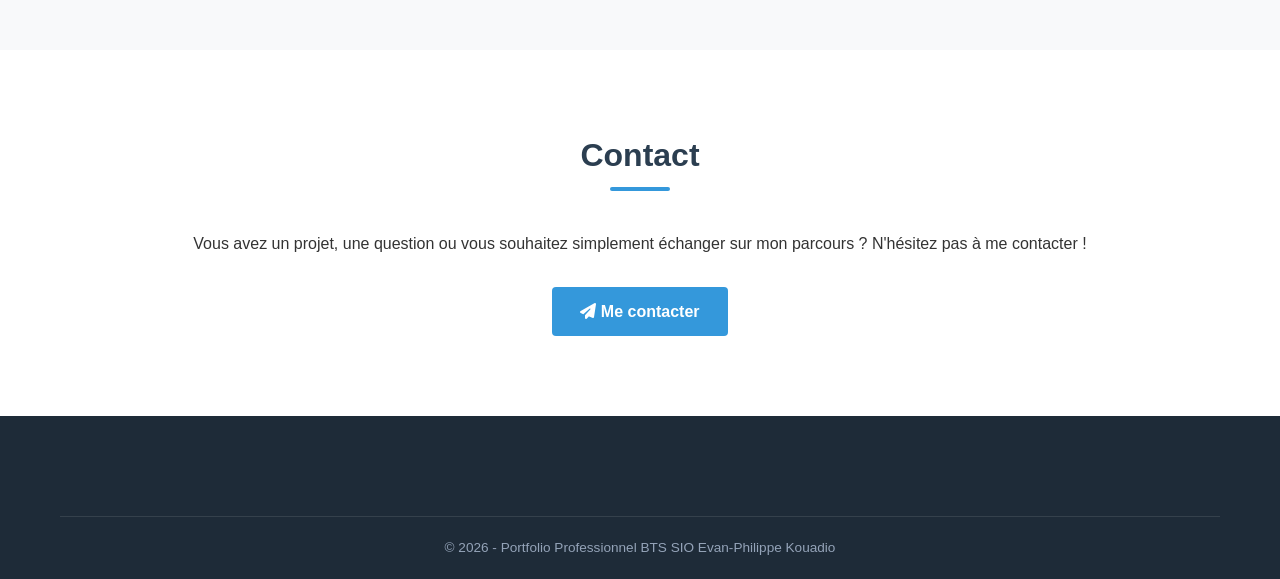
==== commit 5b925cb1: "Compétences" ====
--- a/index.html
+++ b/index.html
@@ -146,6 +146,18 @@
                         <li><i class="fas fa-check-circle"></i> Tester, déboguer et corriger des applications</li>
                         <li><i class="fas fa-check-circle"></i> Maintenir et faire évoluer une solution logicielle</li>
                     </ul>
+                </div>
+
+                 <div class="skills-block">
+                    <div class="block-header s-slam">
+                        <i class="fas fa-layer-group"></i>
+                        <h3>Compétences Globales</h3>
+                    </div>
+                    <div class="skills-list-btns">
+                        <button class="btn-skill" data-skill="backend"><i class="fas fa-server"></i> Back-end</button>
+                        <button class="btn-skill" data-skill="frontend"><i class="fas fa-code"></i> Front-end</button>
+                        <button class="btn-skill" data-skill="Outils">Outils & Environnement</button>
+                    </div>
                 </div>
             </div>
         </div>
@@ -357,6 +369,15 @@
         </div>
     </footer>
 
+    <!-- Modal pour les compétences -->
+    <div id="skills-modal" class="modal">
+        <div class="modal-content">
+            <span class="close-modal"><i class="fas fa-times"></i></span>
+            <h3 id="modal-title"></h3>
+            <div id="modal-body"></div>
+        </div>
+    </div>
+
     <!-- Fichier JavaScript Externe -->
     <script src="script.js"></script>
 </body>
--- a/style.css
+++ b/style.css
@@ -410,6 +410,96 @@
     font-size: 1rem;
 }
 
+/* Boutons de compétences */
+.skills-list-btns {
+    padding: 25px;
+    display: flex;
+    flex-direction: column;
+    gap: 12px;
+}
+
+.btn-skill {
+    background-color: var(--bg-light);
+    border: 1px solid var(--border-color);
+    padding: 12px 20px;
+    border-radius: 6px;
+    cursor: pointer;
+    font-weight: 600;
+    transition: var(--transition-fast);
+    display: flex;
+    align-items: center;
+    gap: 10px;
+    color: var(--primary-color);
+    font-family: inherit;
+    text-align: left;
+}
+
+.btn-skill:hover {
+    background-color: var(--accent-color);
+    color: white;
+    border-color: var(--accent-color);
+    transform: translateX(5px);
+}
+
+/* Modal (Mini-page) */
+.modal {
+    display: none;
+    position: fixed;
+    z-index: 2000;
+    left: 0;
+    top: 0;
+    width: 100%;
+    height: 100%;
+    background-color: rgba(0, 0, 0, 0.7);
+    backdrop-filter: blur(4px);
+    align-items: center;
+    justify-content: center;
+}
+
+.modal-content {
+    background-color: var(--bg-white);
+    padding: 40px;
+    border-radius: 12px;
+    max-width: 500px;
+    width: 90%;
+    position: relative;
+    box-shadow: 0 10px 30px rgba(0, 0, 0, 0.3);
+    animation: modalFadeIn 0.3s ease;
+}
+
+@keyframes modalFadeIn {
+    from { opacity: 0; transform: translateY(-20px); }
+    to { opacity: 1; transform: translateY(0); }
+}
+
+.close-modal {
+    position: absolute;
+    right: 20px;
+    top: 15px;
+    font-size: 1.2rem;
+    cursor: pointer;
+    color: #666;
+}
+
+#modal-title {
+    color: var(--primary-color);
+    margin-bottom: 20px;
+    border-bottom: 2px solid var(--accent-color);
+    padding-bottom: 10px;
+}
+
+.modal-skill-list {
+    list-style: none;
+}
+
+.modal-skill-list li {
+    padding: 10px 0;
+    display: flex;
+    align-items: center;
+    gap: 10px;
+    border-bottom: 1px solid #eee;
+}
+
 .projects-grid {
     display: flex;
     gap: 30px;
